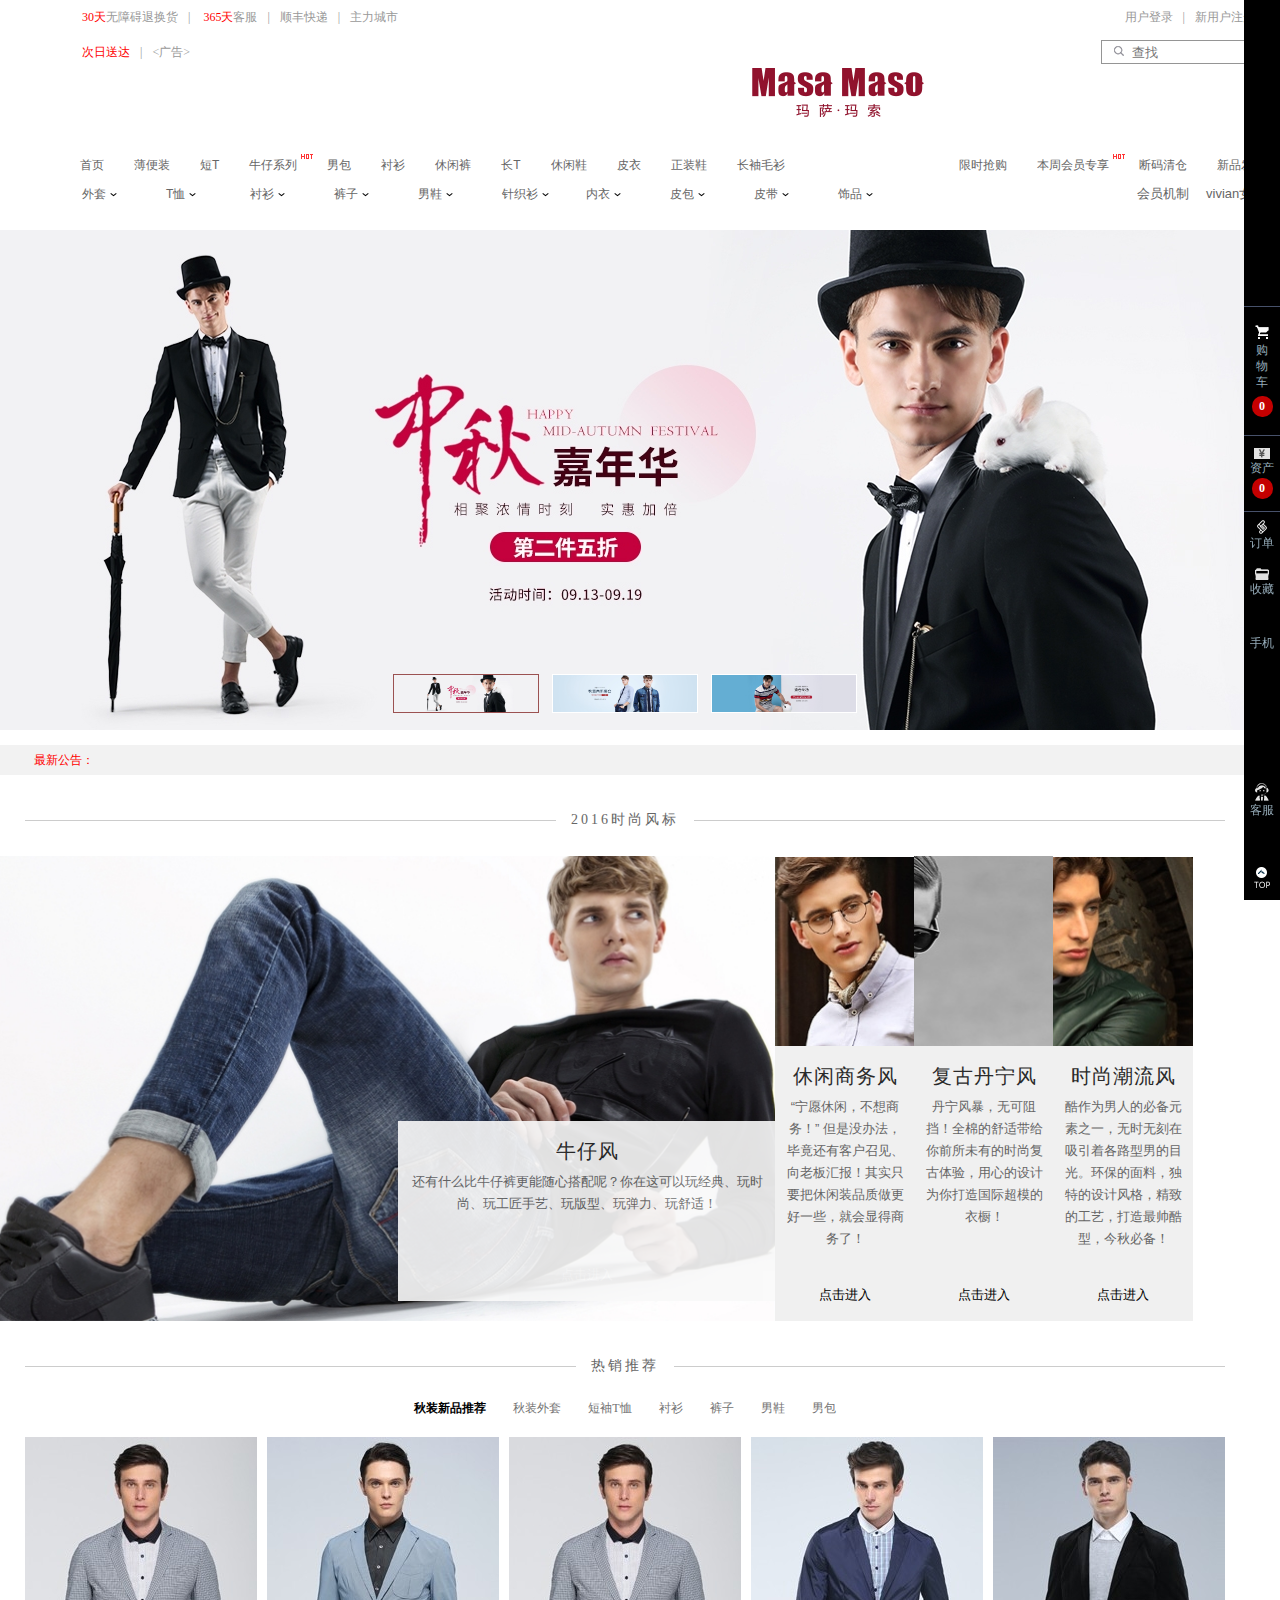
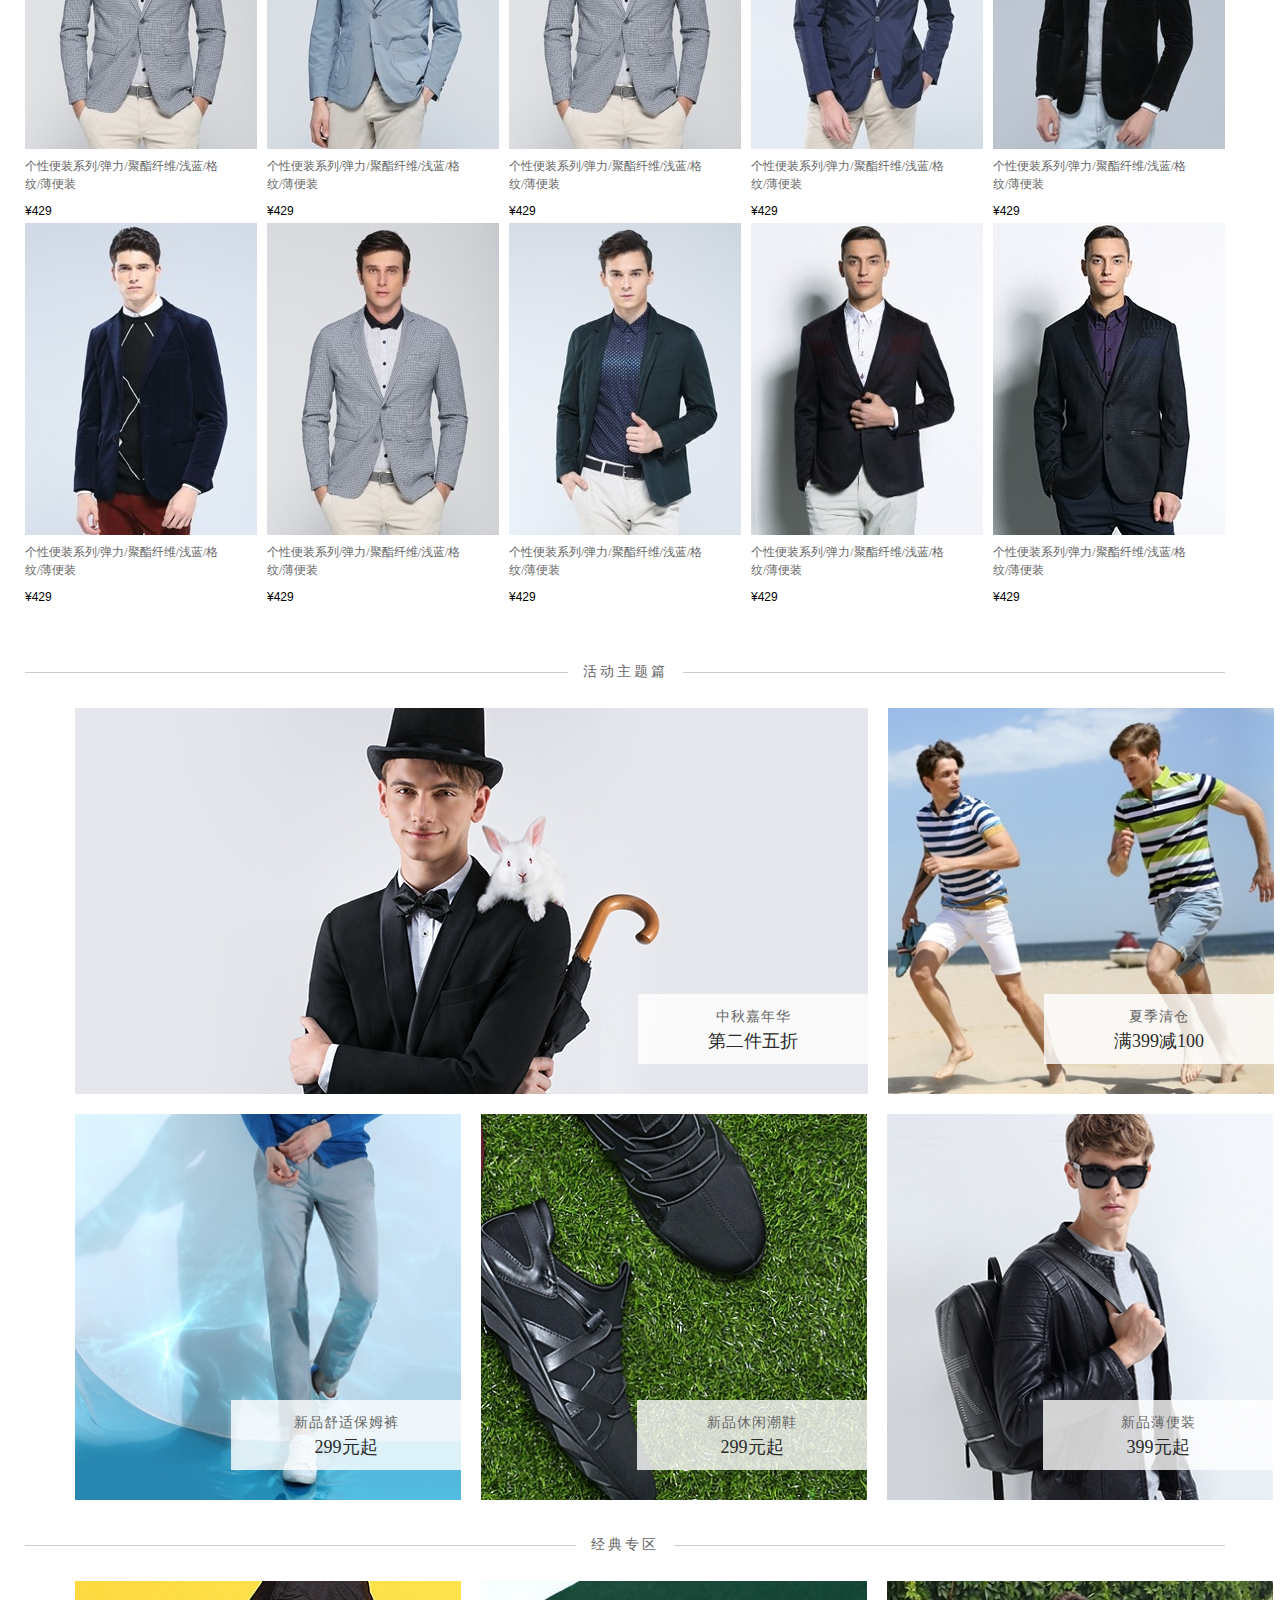
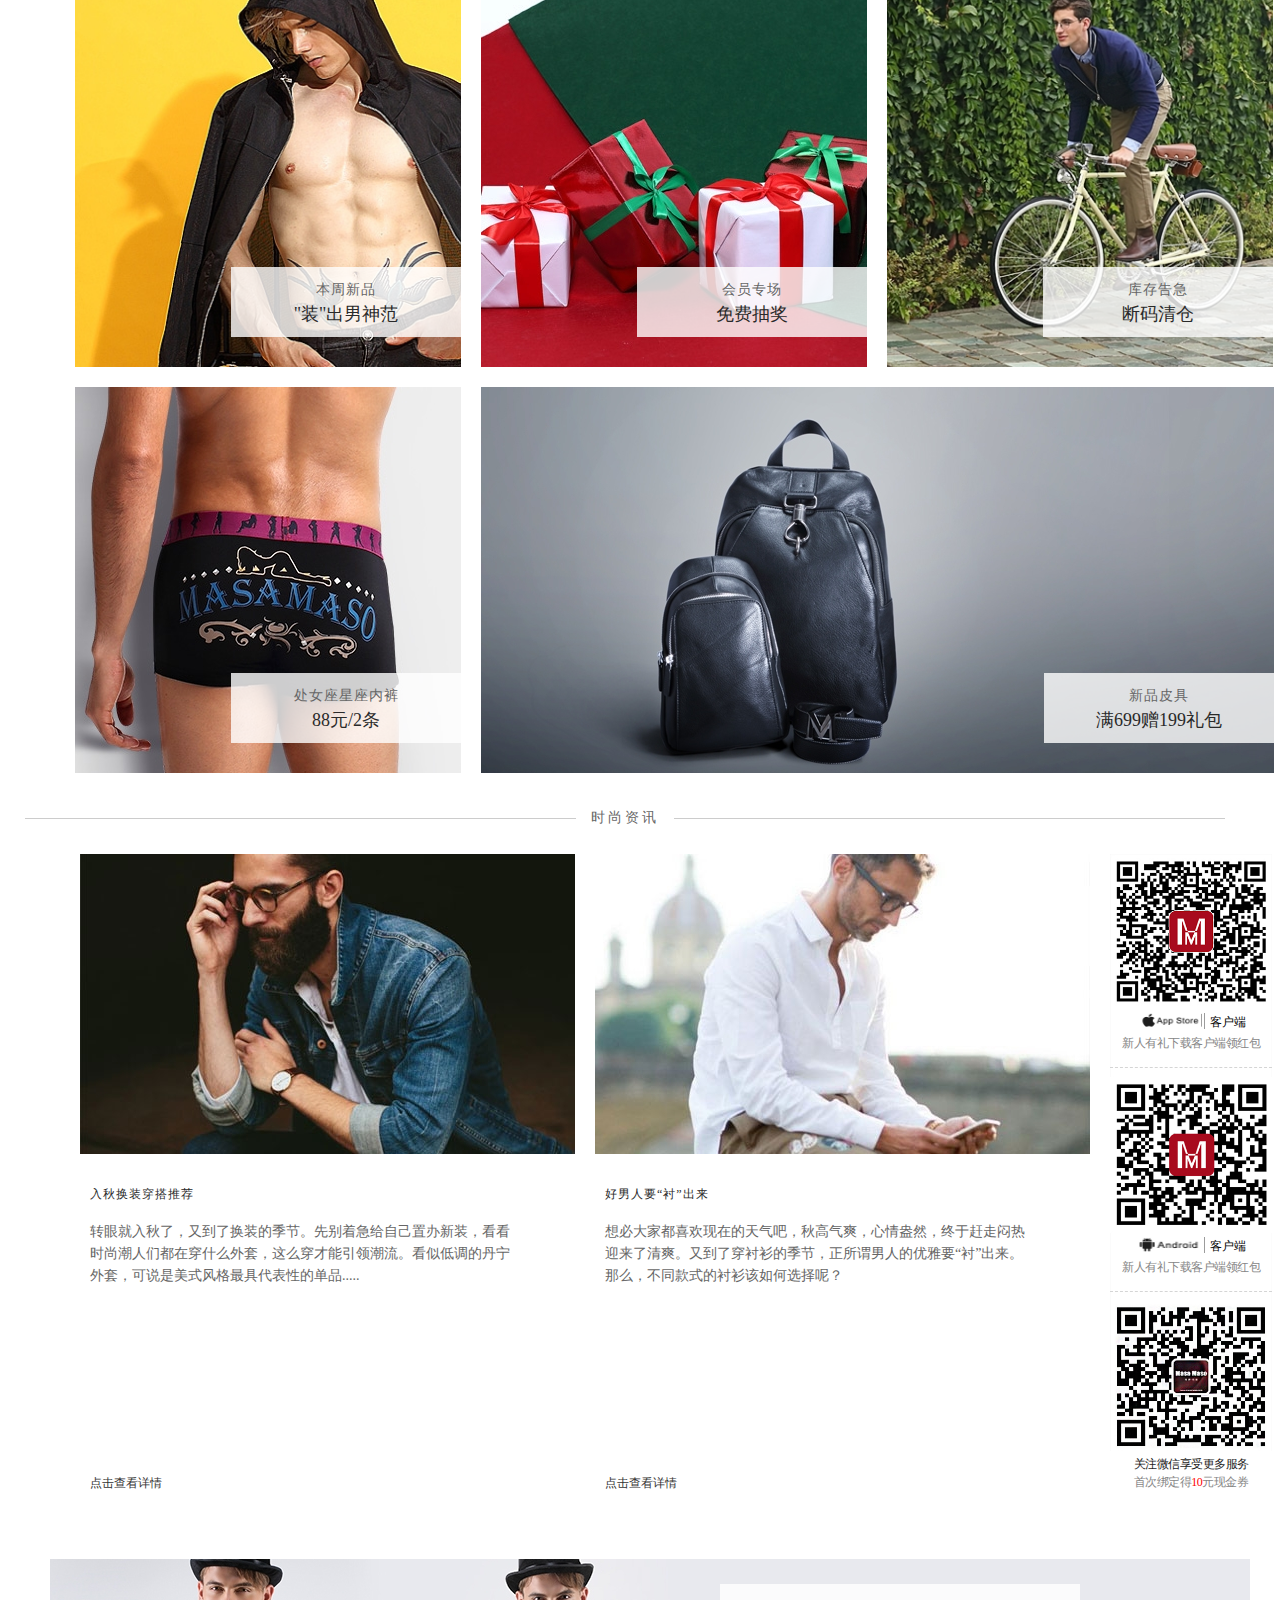
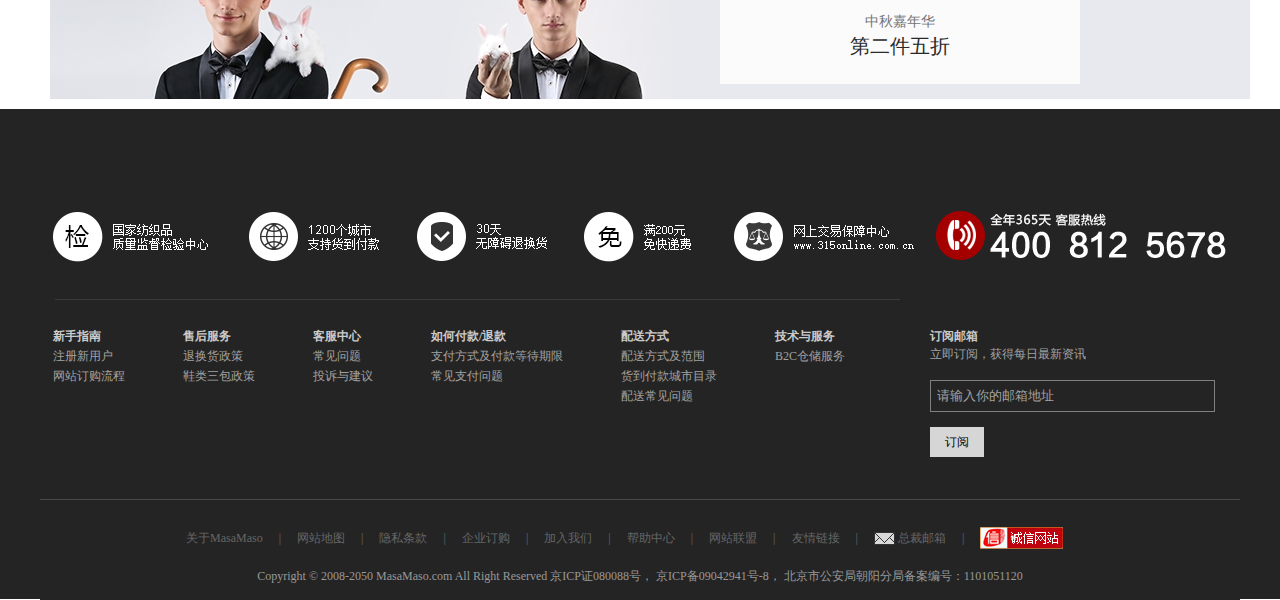
==== src/html/index.html @ 9f65f4f8 "““商品列表页的json文件完成”" ====
<!DOCTYPE html>
<html>
	<head>
		<meta charset="UTF-8">
		<title>首页</title>
		<link rel="stylesheet" href="../css/reset.css" />
		<link rel="stylesheet" href="../css/index.css" />
		<link rel="stylesheet" href="../css/common.css" />
		<link rel="stylesheet" href="../css/right.css" />

		<script src="../assets/jquery-1.12.0.js"></script>
		<script src="../js/index.js"></script>
		<script src="../js/common.js"></script>
	<script>
		
	</script>
	</head>
	<body>
	<div class="container">
		<!--首页顶部固定导航栏-->
		<div id="btns_bar1">
           <div class="header-nav"> 
              <div class="fl">                 
			   <a href="" title="首页" class="act">首页</a> 			 
			   <a href="" title="薄便装" class="act">薄便装</a> 			 
			   <a href="" title="短T" class="act">短T</a> 		 
			   <a href="" title="牛仔系列" class="act">牛仔系列
					<i class="new-nav"><img src="../css/img/hot.gif"></i>
				</a> 			 
			   <a href="" title="男包" class="act">男包</a> 			 
			   <a href="" title="衬衫" class="act">衬衫</a> 			 
			   <a href="" title="休闲裤" class="act">休闲裤</a> 			 
			   <a href="" title="长T" class="act">长T</a> 			 
			   <a href="" title="休闲鞋" class="act">休闲鞋</a> 			 
			   <a href="" title="皮衣" class="act">皮衣</a> 			 
			   <a href="" title="正装鞋" class="act">正装鞋</a> 		 
			   <a href="" title="长袖毛衫" class="act">长袖毛衫</a> 			 
              </div>
              <div class="fr">              	  
				<a href="" title="本周会员专享" class="act">本周会员专享
					<i class="hot-nav"><img src="../css/img/hot.gif"></i>
				</a>   		      
				<a href="" title="断码清仓" class="act">断码清仓</a>   		      
				<a href="" title="新品发布" class="act">新品发布</a>   		     
              </div>
              <p class="cl"></p>
          </div>
      </div>
		<!--首页顶部固定导航栏end-->
		
		<!--banner轮播图-->	   
      	<div class="index_wrap">
          <div class="index_banner">
              <div class="fullSlide">
                  <div class="bd">
                      <ul style="position: relative; width: 1349px; height: 500px;">
                          <li style="position: absolute; width: 1349px; height: 500px; left: 0px; top: 0px; display: block; background: url(../img/banner1.png) 50% 0px no-repeat;">
                              <ahref=""></a>
                          </li>
                          <li style="position: absolute; width: 1349px; height: 500px; left: 0px; top: 0px; display: none; background: url(../img/banner2.png) 50% 0px no-repeat;">
                              <a href=""></a>
                          </li>
                          <li style="position: absolute; width: 1349px; height: 500px; left: 0px; top: 0px; display: none; background: url(../img/banner3.png) 50% 0px no-repeat;">
                              <a href=""></a>
                          </li>                        		
                      </ul>
                  </div>
                  <div class="hd">
                    <span class="on"><img src="../css/img/banner1.jpg" width="144"></span>
                    <span class=""><img src="../css/img/banner2.jpg" width="144"></span>
                    <span class=""><img src="../css/img/banner3.jpg" width="144"></span>                     	 
                  </div>
              </div>             
          </div>
      </div>
	<!--banner轮播图 end-->
	
	<!--公告-->
	    <div class="new-notice">
	    	<i class="red fl">最新公告： </i>
		    <div class="notice-wr">		    	
		        <div class="notice-poab" style="width: 4124px; left: -819px;">
		        	<marquee behavior="scroll" direction="left" contenteditable="true" scrollamount="3"
					onstart="this.firstChild.innerHTML+=this.firstChild.innerHTML;" width="2500">
		        	<a href=""></a>
		            <a href="" class="red">中秋嘉年华第2件5折   </a> 
		            <a href=""   >新品长T169元起   </a> 
		            <a href="" class="red">会员免费抽奖   </a> 
		            <a href=""   >新品满399送围巾   </a> 
		            <a href="" class="red">超柔纱商务牛仔裤299元   </a> 
		            <a href=""   >夏季清仓满399减100   </a> 
		            <a href="" class="red">新品潮鞋329元起   </a> 
		            <a href=""   >亚麻牛津纺衬衫专题   </a> 
		            <a href="" class="red">新品薄便装399元起   </a> 
		            <a href=""   >新品皮具预售满699赠礼包   </a> 
		            <a href="" class="red">处女座内裤2条88元   </a> 
		            <a href=""   >中秋嘉年华第2件5折   </a>
		            <a href="" class="red">新品长T169元起   </a>
		            <a href=""   >会员免费抽奖   </a>
		            <a href="" class="red">新品满399送围巾   </a>
		            <a href=""   >超柔纱商务牛仔裤299元   </a>
		            <a href="" class="red">夏季清仓满399减100   </a>
		            <a href=""   >新品潮鞋329元起   </a>
		            <a href="" class="red">亚麻牛津纺衬衫专题   </a>
		            <a href=""   >新品薄便装399元起   </a>
		            <a href="" class="red">新品皮具预售满699赠礼包   </a>
		            <a href=""   >处女座内裤2条88元   </a>
		            </marquee>
		        </div>
		    </div>
	</div>
   	<!-- 公告end  -->                
	<!--时尚风标--手风琴效果-->
	<div class="line-title">
		<span>2016时尚风标</span>
	</div>
	<div class="masapic">
      <div class="masapic_item_index" href="" index="0" 
      	style="cursor: pointer; width: 780px; overflow: hidden; background: url(../css/img/f1.png) 50% 50% no-repeat;">        
        <div class="text active">
            <div class="title">牛仔风</div>
            <div class="content"> 
             	  还有什么比牛仔裤更能随心搭配呢？你在这可以玩经典、玩时尚、玩工匠手艺、玩版型、玩弹力、玩舒适！
            </div>
            <div class="link">点击进入 </div>
        </div>
    	</div> 
      	<div class="masapic_item_index" href="" index="1" on="1" 
      		style="cursor: pointer; width: 140px; overflow: hidden; background: url(../css/img/f2.png) 50% 50% no-repeat;">        
        <div class="text text-moren">
            <div class="title">休闲商务风</div>
            <div class="content"> 
               “宁愿休闲，不想商务！”  但是没办法，毕竟还有客户召见、向老板汇报！其实只要把休闲装品质做更好一些，就会显得商务了！
            </div>
            <div class="link">点击进入 </div>
        </div>
    	</div> 
      	<div class="masapic_item_index" href="" index="2" on="0" 
      		style="cursor: pointer; width: 140px; overflow: hidden; background: url(../css/img/f3.png) 50% 50% no-repeat;"> 
        <div class="text text-moren">
            <div class="title">复古丹宁风</div>
            <div class="content"> 
              	 丹宁风暴，无可阻挡！全棉的舒适带给你前所未有的时尚复古体验，用心的设计为你打造国际超模的衣橱！
            </div>
            <div class="link">点击进入 </div>
        </div>
    	</div> 
     	<div class="masapic_item_index" href="" index="3" on="0" 
     		style="cursor: pointer; width: 140px; overflow: hidden; background: url(../css/img/f4.png) 50% 50% no-repeat;"> 
        <div class="text text-moren">
            <div class="title">时尚潮流风</div>
            <div class="content"> 
              	 酷作为男人的必备元素之一，无时无刻在吸引着各路型男的目光。环保的面料，独特的设计风格，精致的工艺，打造最帅酷型，今秋必备！
            </div>
            <div class="link">点击进入 </div>
        </div>
    	</div>     
	</div>
	<!--时尚风标end--> 
	
	<!--热销推荐-->
	<div class="line-title">
		<span>热销推荐</span>
	</div>
	<div class="recomment-wr slideTxtBox">
        <div class="recomment hd">
	        <li class="on"> 秋装新品推荐  </li> 
	        <li class=""> 秋装外套  </li> 
	        <li class=""> 短袖T恤  </li> 
	        <li class=""> 衬衫  </li> 
	        <li class=""> 裤子  </li> 
	        <li class=""> 男鞋  </li> 
	        <li class=""> 男包  </li> 
	    </div>
		<!--商品列表-->							
		<div class="tab-bd clearfix" >
			<div class="in_masa">
			<ul>
				<li>
					<div class="in_masa_up"> 									 				  
						<a class="in_pic" href=""><img class="lazyload_bk" src="../css/img/1.jpg"></a> 
					</div>
					<div class="in_masa_info">					
						<a class="gray" href="">个性便装系列/弹力/聚酯纤维/浅蓝/格纹/薄便装</a>
						
						<div class="in_price">							
							<em><span class="yuan">¥</span><span>429</span></em> 
						</div>
					</div>
				</li>   
				<li>
					<div class="in_masa_up"> 									 				  
						<a class="in_pic" href=""><img class="lazyload_bk" src="../css/img/2.jpg"></a> 
					</div>
					<div class="in_masa_info">					
						<a class="gray" href="">个性便装系列/弹力/聚酯纤维/浅蓝/格纹/薄便装</a>
						 
						<div class="in_price">							
							<em><span class="yuan">¥</span><span>429</span></em> 
						</div>
					</div>
				</li>
				<li>
					<div class="in_masa_up"> 									 				  
						<a class="in_pic" href=""><img class="lazyload_bk" src="../css/img/1.jpg"></a> 
					</div>
					<div class="in_masa_info">					
						<a class="gray" href="">个性便装系列/弹力/聚酯纤维/浅蓝/格纹/薄便装</a>
						
						<div class="in_price">							
							<em><span class="yuan">¥</span><span>429</span></em> 
						</div>
					</div>
				</li>   
				<li>
					<div class="in_masa_up"> 									 				  
						<a class="in_pic" href=""><img class="lazyload_bk" src="../css/img/3.jpg"></a> 
					</div>
					<div class="in_masa_info">					
						<a class="gray" href="">个性便装系列/弹力/聚酯纤维/浅蓝/格纹/薄便装</a>
						 
						<div class="in_price">							
							<em><span class="yuan">¥</span><span>429</span></em> 
						</div>
					</div>
				</li>   
				<li class="no-right">
					<div class="in_masa_up"> 								 				  
						<a class="in_pic" href=""><img class="lazyload_bk" src="../css/img/4.jpg"></a> 
					</div>
					<div class="in_masa_info">					
						<a class="gray" href="">个性便装系列/弹力/聚酯纤维/浅蓝/格纹/薄便装</a>
						 
						<div class="in_price">							
							<em><span class="yuan">¥</span><span>429</span></em> 
						</div>
					</div>
				</li>   
				<li>
					<div class="in_masa_up"> 									 				  
						<a class="in_pic" href=""><img class="lazyload_bk" src="../css/img/5.jpg"></a> 
					</div>
					<div class="in_masa_info">					
						<a class="gray" href="">个性便装系列/弹力/聚酯纤维/浅蓝/格纹/薄便装</a>
						 
						<div class="in_price">							
							<em><span class="yuan">¥</span><span>429</span></em> 
						</div>
					</div>
				</li> 
				<li>
					<div class="in_masa_up"> 									 				  
						<a class="in_pic" href=""><img class="lazyload_bk" src="../css/img/1.jpg"></a> 
					</div>
					<div class="in_masa_info">					
						<a class="gray" href="">个性便装系列/弹力/聚酯纤维/浅蓝/格纹/薄便装</a>
						
						<div class="in_price">							
							<em><span class="yuan">¥</span><span>429</span></em> 
						</div>
					</div>
				</li>   
				<li>
					<div class="in_masa_up"> 									 				  
						<a class="in_pic" href=""><img class="lazyload_bk" src="../css/img/6.jpg"></a> 
					</div>
					<div class="in_masa_info">					
						<a class="gray" href="">个性便装系列/弹力/聚酯纤维/浅蓝/格纹/薄便装</a>
						 
						<div class="in_price">							
							<em><span class="yuan">¥</span><span>429</span></em> 
						</div>
					</div>
				</li>   
				<li>
					<div class="in_masa_up"> 									 				  
						<a class="in_pic" href=""><img class="lazyload_bk" src="../css/img/7.jpg"></a> 
					</div>
					<div class="in_masa_info">					
						<a class="gray" href="">个性便装系列/弹力/聚酯纤维/浅蓝/格纹/薄便装</a>
						 
						<div class="in_price">							
							<em><span class="yuan">¥</span><span>429</span></em> 
						</div>
					</div>
				</li>   
				<li class="no-right">
					<div class="in_masa_up"> 									 				  
						<a class="in_pic" href=""><img class="lazyload_bk" src="../css/img/8.jpg"></a> 
					</div>
					<div class="in_masa_info">					
						<a class="gray" href="">个性便装系列/弹力/聚酯纤维/浅蓝/格纹/薄便装</a>
						 
						<div class="in_price">							
							<em><span class="yuan">¥</span><span>429</span></em> 
						</div>
					</div>
				</li>
				<p class="clearfix"></p>
			</ul>
		</div> 
	</div>			
	<!--热销推荐end-->
	
	<!--活动主题篇-->
	<div class="line-title mt"> 
		<span>活动主题篇</span>
	</div>
	<div class="hot-active hot">
	    <ul> 
	        <li class="act-big">
	            <a href=""  >
	            	<img src="../css/img/a1.jpg" >
	                <div class="text">
	                    <p class="hottexttitle"  >中秋嘉年华</p>
	                    <p class="hottextcontent"  >第二件五折</p>
	                </div>
	            </a>
	        </li>
	        <li class=" maso_transclass">
	            <a href=""  >
	            	<img src="../css/img/a6.jpg" >
	                <div class="text" >
	                    <p class="hottexttitle"  >夏季清仓</p>
	                    <p class="hottextcontent"   >满399减100</p>
	                </div>
	            </a>
	        </li>
	        <li class=" maso_transclass">
	            <a href=""  >
	            	<img src="../css/img/a2.jpg" >
	                <div class="text" >
	                    <p class="hottexttitle"  >新品舒适保姆裤</p>
	                    <p class="hottextcontent"   >299元起</p>
	                </div>
	            </a>
	        </li>
	        <li class=" maso_transclass">
	            <a href=""  >
	            	<img src="../css/img/a3.jpg" >
	                <div class="text" >
	                    <p class="hottexttitle"  >新品休闲潮鞋</p>
	                    <p class="hottextcontent"    >299元起</p>
	                </div>
	            </a>
	        </li>
	        <li class=" maso_transclass">
	            <a href=""  >
	            	<img src="../css/img/a5.jpg"  >
	                <div class="text" >
	                    <p class="hottexttitle"   >新品薄便装</p>
	                    <p class="hottextcontent"   >399元起</p>
	                </div>
	            </a>
	        </li>
	       	<!-- 清除浮动-->
	        <p class="clearfix"></p>
	    </ul>  
	</div>
	<!--活动主题篇end-->
	
	<!--经典专区-->
	<div class="line-title mt"> 
		<span>经典专区</span>
	</div>
	<div class="hot-active hot">
	    <ul> 
	        <li class=" maso_transclass">
	            <a href="">
	            	<img src="../css/img/c1.jpg">
	                <div class="text hottext" >
	                    <p class="hottexttitle"  >本周新品</p>
	                    <p class="hottextcontent"  >"装"出男神范</p>
	                </div>
	            </a>
	        </li>
	        <li class=" maso_transclass">
	            <a href="">
	            	<img src="../css/img/c2.jpg">
	                <div class="text hottext">
	                    <p class="hottexttitle"  >会员专场</p>
	                    <p class="hottextcontent"  >免费抽奖</p>
	                </div>
	            </a>
	        </li>
	        <li class=" maso_transclass">
	            <a href="">
	            	<img src="../css/img/c3.jpg">
	                <div class="text hottext">
	                    <p class="hottexttitle"  >库存告急</p>
	                    <p class="hottextcontent"  >断码清仓</p>
	                </div>
	            </a>
	        </li>
	        <li class=" maso_transclass">
	            <a href="">
	            	<img src="../css/img/c4.jpg">
	                <div class="text hottext">
	                    <p class="hottexttitle"  >处女座星座内裤</p>
	                    <p class="hottextcontent"  >88元/2条</p>
	                </div>
	            </a>
	        </li>
	        <li class="act-big maso_transclass">
	            <a href="">
	            	<img src="../css/img/c5.jpg">
	                <div class="text hottext">
	                    <p class="hottexttitle"  >新品皮具</p>
	                    <p class="hottextcontent"  >满699赠199礼包</p>
	                </div>
	            </a>
	        </li>
	        <p class="clearfix"></p>
	    </ul>  
	</div>
	<!--经典专区end-->
	
	<!--时尚资讯-->
	<div class="line-title">
    	<span>时尚资讯</span>
	</div>
	<div class="new-info">
	    <ul>
	        <li>
	            <a href=""><img src="../css/img/ff1.jpg"></a>
	            <p class="p1"><a href="">入秋换装穿搭推荐</a></p>
	            <p class="p2">转眼就入秋了，又到了换装的季节。先别着急给自己置办新装，看看时尚潮人们都在穿什么外套，这么穿才能引领潮流。看似低调的丹宁外套，可说是美式风格最具代表性的单品.....</p>
	            <p class="p3"><a href="">点击查看详情</a></p>
	        </li>
	        <li>
	            <a href=""><img src="../css/img/ff2.jpg"></a>
	            <p class="p1"><a href="">好男人要“衬”出来</a></p>
	            <p class="p2">想必大家都喜欢现在的天气吧，秋高气爽，心情盎然，终于赶走闷热迎来了清爽。又到了穿衬衫的季节，正所谓男人的优雅要“衬”出来。那么，不同款式的衬衫该如何选择呢？</p>
	            <p class="p3"><a href="">点击查看详情</a></p>
	        </li>
	               
	        <li class="info-little">
	            <img src="../css/img/m.png"> 
	            <div class="info-ltext">
	                <p class="pimg pimg1"><img src="../css/img/apple.png"><span>客户端</span></p>
	                <p class="p4">新人有礼下载客户端领红包</p>
	                <p class="pimg pimg2"><img src="../css/img/andriod.png"><span>客户端</span></p>
	                <p class="p5">新人有礼下载客户端领红包</p>
	                <p class="p6">关注微信享受更多服务</p>
	                <p class="p7">首次绑定得<font color="red">10</font>元现金券</p>
	            </div>
	        </li>
	    </ul>
	</div>
	<!--时尚资讯end-->
	<!--中秋嘉年华-->	
	<div class="foot_add maso_transclass" >
		<ul>
			<li>
		    	<a class="add_03" href=""><img src="../css/img/bottom.jpg">
				    <div class="text">
				       <p class="hottexttitle">中秋嘉年华</p>
				       <p class="hottextcontent">第二件五折</p>
				    </div>
		    	</a>
			   <p class="clearfix"></p>
		   </li>
	  </ul>
	</div>
	<!--中秋嘉年华end-->
    </div>
	</body>
</html>
---- src/css/index.css ----
.container{width:1250px;}
/*首页顶部固定导航栏*/
#btns_bar1{width: 100%; position: fixed; top: 0px; z-index: 1300; background-color:#1e1e1e; display: none;}
#btns_bar1 .header-nav{
    width:1200px;margin:0 auto;height:30px;line-height: 30px;font-size:14px;position: relative;
    font-family: "Helvetica Neue",Helvetica,Arial,"Microsoft Yahei","Hiragino Sans GB","Heiti SC","WenQuanYi Micro Hei",sans-serif;
}
.header-nav a{display: inline-block;float:left;position: relative;margin:0 15px;color:#666;}
.header-nav a:hover{text-decoration: none;color:#000;}
.header-nav a.act{color:#fff;margin:0;padding:0 15px;}
.header-nav a.act:hover{color:#fff;background-color: #900;}
.header-nav .fr a{text-align: center;}
.new-nav,.hot-nav{display: inline-block;width:15px;height:5px;position: absolute;right:-18px;top:5px;text-align: left;}
.header-nav a.act .new-nav,.header-nav a.act .hot-nav{right:-4px;}
.nav-meau{position: relative;margin-top:-3px;z-index: 2000;}
.index_nav_title a { color:#363636; font-weight:bold; text-decoration:none;}
.index_nav_title a:hover { color:#FFF; text-decoration:none;}


/*APP红包扫描*/
.eleven_l {display: none;position: fixed;left: 10px; top: 50%; z-index: 999;
    margin: -142px 0 0 0; width: 96px;height: 285px;/*background: url("../css/img/app.png") no-repeat 0 0;*/}
.get_buy {width: 52px;position: fixed;bottom: 50px;right: 14px;z-index: 999;_position: absolute;
	_bottom: auto;display: none;
	_top: expression(eval(document.documentElement.scrollTop+document.documentElement.clientHeight-this.offsetHeight-(parseInt(this.currentStyle.marginTop,10)||0)-(parseInt(this.currentStyle.marginBottom,100)||100)));}

/*轮播图*/
/*-- banner --*/
.index_wrap { position:relative; height:500px;}
.index_banner { position:absolute; left:0; top:0; width:100%; height:500px; overflow:hidden;}
.fullSlide{ min-width:1000px; position:relative;  height:500px; overflow:hidden;  }
.fullSlide .bd{ position:relative; z-index:0;  }
.fullSlide .bd ul{ width:100% !important;  }
.fullSlide .bd li{ width:100% !important;  height:500px; overflow:hidden; text-align:center;  }
.fullSlide .bd li a{ display:block; height:500px; }
 
 
.fullSlide .hd{ width:100%; bottom:15px; position:absolute; z-index:1; overflow:hidden; text-align:center  }
.fullSlide .hd span{ display:inline-block; margin:0 5px;  cursor:pointer; }
.fullSlide .hd img{ width:144px; line-height:41px; display:inline-block; border:1px solid #fff;  }
.fullSlide .hd span.on img{ border-color:#9b5251;  }
.fullSlide .hd span.banner-qua{display: inline-block; width:75px;height:20px;background-color: #a1a1a0;margin:0 10px;}
.fullSlide .hd span.banner-qua.on{background-color: #333;}
.fullSlide .hd span.bannersnow .hd{width:100%;position: absolute;bottom:10px;left:0;text-align: center;} 
/*焦点图2*/
.hot_banner { width:392px;}  
.hot_banner .fullSlide2{ width:392px;  position:relative;  overflow:hidden;}
.hot_banner .fullSlide2 .bd{ margin:0 auto;  z-index:0; overflow:hidden;  }
.hot_banner .fullSlide2 .bd li{  overflow:hidden; text-align:center; }
.hot_banner .fullSlide2 .bd li a{ display:block; height:600px; }


.hot_banner .fullSlide2 .next{  display:block;  position:absolute; z-index:1; top:50%; margin-top:24px; left:15%;  z-index:1; width:54px; height:32px; background:url(http://image.masamaso.com/2015/shoe/elater_l1.png) no-repeat;  cursor:pointer;   }
.hot_banner .fullSlide2 .next{ left:auto; right:78px; background:url(http://image.masamaso.com/2015/home/maso_arrows_r820.png) no-repeat;}

/*最新公告*/
.new-notice{width:100%;margin:0 auto;height:30px;line-height: 30px; background-color: #f2f2f2;
	font-size: 13px; margin:15px 0; position:relative;}
.new-notice *{display: inline-block;}
.new-notice i{padding-left: 34px;color:#f00; position:absolute; top:0px; left:0px;}
.new-notice a{margin-left:0;padding:0; margin-right:65px;float: left;color:#666;cursor: pointer;}
.notice-wr{width:1050px;overflow: hidden;  margin-left: 120px;height:35px;position: relative;
  *display: inline;*zoom:1;}
.notice-poab{width:auto;position: absolute;top:0;left:0;height:35px;}
.notice-poab .red{color:#f00;}

/*时尚风标标题*/
.line-title{margin:30px auto 35px;height:15px;width:1200px;border-bottom: 1px solid #ccc;
	position: relative;text-align: center;}
.line-title span{ display: inline-block;height:30px;line-height: 30px;padding:0 15px;background-color: #fff;
	font-size: 14px;color:#666;letter-spacing: 3px;}
.line-title.mt{ margin-top:10px;margin-bottom: 15px;}

/*时尚风标内容*/
.masapic_item_index{ display: inline-block !important;*display: inline !important; *zoom:1 !important;
   text-align: left;height: 100%;overflow: hidden;background-size: cover !important;
   background-position: center center; position: relative;text-decoration:none;margin-left:-4px;}
 .masapic_item{ display: inline-block !important; float: none !important;text-align: left;
   height: 100%;padding-top: 1rem;padding-bottom: 1rem; overflow: hidden;background-size: cover !important;
   background-position: center center;position: relative;text-decoration:none;}
.masapic_item div{text-overflow: ellipsis; text-align:center;}
.masapic_item:hover{text-decoration:none;}

.masapic{ width:1250px;overflow:hidden;height:465px;margin:0 auto;}
.masapic_item_index .text {padding-top:20px;position:absolute;bottom:0px;width:140px; height:255px;background:#f9f9f9;white-space:none;right:0px;font-family:"Helvetica Neue",Helvetica,Arial,"Microsoft Yahei","Hiragino Sans GB","Heiti SC","WenQuanYi Micro Hei",sans-serif;}
.masapic_item_index .text .title {font-size:20px;color:#2a2a2a;text-align:center;width:100%; letter-spacing: 1px; }
.masapic_item_index .text .content {color:#666;text-align:center;width:auto;font-size:13px;font-family:"Helvetica Neue",Helvetica,Arial,"Microsoft Yahei","Hiragino Sans GB","Heiti SC","WenQuanYi Micro Hei",sans-serif;line-height:22px; padding:10px;}
.masapic_item_index .text .link {width:100%;text-align:center;padding-top:10px;font-size:13px;position:absolute;bottom:20px}
.masapic_item_index .text .link a {color:#2a2a2a;}
.masapic_item_index .pic {position:absolute}
.masapic_item_index .pic img{width:140px;height:190px;}

.bannersnow {position:relative;}
.bannersnow canvas{position:absolute;top:0;left:0;width:100%;display:block;}
.masapic_item_index .text-moren {overflow: hidden; opacity: 1; width: 140px; height: 255px; bottom: 0px; right: 0px; background:#f0f0f0;}
/*鼠标滑过时添加*/
.masapic_item_index .active {opacity: 0.9; width: 378px; height: 160px; bottom: 20px;}

/*热标题销推荐*/
.recomment{color:#737373;line-height:18px;margin-top:-3px;text-align: center; padding-bottom:20px;}
.recomment li{ display: inline-block;padding:0 12px;font-size: 12px;cursor: pointer;
    *display: inline;*zoom: 1;transition: all 100ms;}
.recomment li:hover,.recomment li.on{color:#000;font-weight: bold;text-decoration: none;}
.recomment li.red:hover,.recomment li .red{color:red;}

/*商品列表*/
.tab-bd {height: 810px;overflow: hidden; position: relative; width:1200px; margin:0 auto;}
.in_masa{position: absolute; width: 1250px;  display:inline-block;}
.in_masa li{width:232px; float: left; margin-right: 10px;}
.in_masa .no-right{margin-right:0;}
.in_masa_up {position: relative; height: 320px;z-index: 5;overflow: hidden;zoom: 1;}
.in_masa_info .gray {color: #666666;height: 40px;overflow: hidden;zoom: 1;display: block; width: 202px; line-height: 18px;}
.in_price em {font: 18px/24px Verdana, Geneva, sans-serif; color:#000;}
.seven_btn { width: 482px;height: 40px;font: 18px/40px Microsoft Yahei;color: #fc2a2a;text-align: center;
margin: 0 auto;display: block; text-decoration: none;background: url("../css/img/more.png") no-repeat center;}

/*活动主题篇，经典专区*/
.line-title.mt {margin-top: 10px;margin-bottom: 15px;}
.hot-active{width:1220px;font-size: 14px; margin-left:75px;}
.hot-active li{float: left;height:386px;width:386px;margin-right: 20px;margin-top: 20px;
    position: relative;cursor: default;overflow: hidden;}
.hot-active li a{display: block;height:386px;width:386px;position:absolute;top: 0; left: 0;}
.hot-active li img{height:386px;width:386px;}
.hot-active li.act-big{width:793px;height: 386px;}
.hot-active li.act-big img{width:793px;height: 386px;}
.hot-active li.act-big a{display: block;height:386px;width:793px;position:absolute;top: 0; left: 0;}
.hot-active li .text{min-width:210px;height:50px;background-color: #fff\9;background-color: rgba(255,255,255,0.8);padding:5px 0;
    bottom:30px;right:0;position: absolute;color:#737373; text-align: center;line-height: 25px; padding:10px;}
.hot-active li .text .hottexttitle{ font-size: 14px;letter-spacing: 1px;color:  #666666;}
.hot-active li .text .hottextcontent{color:#2a2a2a;font-size:18px;font-weight: normal;}
.hot-active li:hover .text p{color:#fff;}
.hot-active li:hover div{background:#990000;color:#fff;}
.hot-active+.line-title.mt{ margin-top:30px;}

/*时尚资讯*/
.new-info{height:645px;margin-bottom: 30px; margin-left:80px;width:1200px;}
.new-info li{position: relative;float: left;width:495px;height:645px;}
.new-info li img{ width:495px;height:300px;}
.new-info li.info-little{width:162px;position: relative;}
.new-info li.info-little img{ width:162px;height:641px;}
.new-info li.info-little .info-ltext{position: absolute;width:100%;height:100%;top:0;left:0;}
.new-info .info-ltext p{color:#868686;letter-spacing: -0.5px;text-align: center;line-height: 18px;padding:0;padding:0 6px;}
.new-info .info-ltext .p6{ color:#1e1e1e;margin-top:163px;}
.new-info .info-ltext .p4{padding:5px 6px 15px;border-bottom: 1px dashed #d5d5d5;}
.new-info .info-ltext .p5{padding:5px 6px 15px;border-bottom: 1px dashed #d5d5d5;}
.new-info .info-ltext .pimg{height:16px;padding-top:5px;letter-spacing: 0;}
.new-info .info-ltext .pimg1{margin-top:154px;}
.new-info .info-ltext .pimg2{margin-top:164px;}
.new-info .info-ltext .pimg img{width:65px;height:16px;margin-right:2px;    vertical-align: text-bottom;}
.new-info .info-ltext .pimg span{color:#030303;display: inline-block;height:16px;padding-left: 5px;border-left: 1px solid #9c9c9c;}
.new-info li+li{ margin-left:20px;}
.new-info li p{ padding:10px;}
.new-info li .p1{font-size:20px;color:#2a2a2a;padding-top:25px;letter-spacing: 1px;}
.new-info li .p1 a{color:#2a2a2a;}
.new-info li .p2{font-size:14px;color:#666;line-height: 22px;padding-right:60px;}
.new-info li .p3{font-size:12px;position: absolute;bottom:0;left:0;}
.new-info li .p3 a{color:#333;}

/*中秋嘉年华*/
.foot_add {position:relative;padding-bottom:30px;width:100%;height:150px;}
.foot_add a.add_01 { float:left; width:898px;}
.foot_add a.add_02 { float:right; width:293px;}
.foot_add a.add_03 { float:left; margin-top:10px;}
.foot_add ul{width:1200px;height:150px; float:right;}
.foot_add li{float: left;width:1200px;height:150px;margin-right: 20px;margin-top: 20px;
    position: relative;cursor: default;overflow: hidden;}
.foot_add li img{width:1200px;height:150px;}
.foot_add li a{position: absolute;top:0;left:0;width:1200px;height:150px;}
.foot_add .text{width:360px;height:50px;background-color: #fff\9; background-color: rgba(255,255,255,0.8);padding:25px 0;
   right:170px;position: absolute; top:25px;color:#737373; text-align: center;line-height: 25px;}
.foot_add .text *{font-size: 14px;}
.foot_add .text .hottextcontent{color:#2a2a2a;font-size: 20px;font-weight: normal;}
.foot_add .text:hover p{color:#fff;}
.foot_add .text:hover{background:#990000;}
.hot-active li:hover .text p{color:#fff;}
.hot-active li:hover div{background:#990000;color:#fff;}
---- src/css/common.css ----
.head-top{ width:1200px; height:230px; margin:0 auto;}
/*头部*/
.head {min-width: 1250px;  height:180px;background-color: #fff;}
.header_top { height:35px; line-height:35px;background-color: #fff}
.header_top .top_box {  width:1200px; margin:0 auto;font-size: 12px;color:#999;}
.header_top .top_box a{color:#999;}
.header_box {  width:100%;}
.header .logo_box { float:right; }
.menu_box { background:#000; border-top:1px solid #333;}
i,u{font-style: normal;}

/*logo*/
.top_box i{ display: inline-block;margin:0 10px;}
.top_left_box{margin-left: 17px;}
.top_right_box {text-align: right;}
.top_right_box a{display: inline-block;padding-left:10px;color:#999;}
.top_right_box a:hover{color:#444;text-decoration: none;}
.top_box i+a{padding-left:0;}
.top_box i+a.marker-bag{display: inline-block;height: 35px;padding-left:22px;
	background: url() no-repeat left 8px;
	*background-position-y: 9px;}
span.icon-basket.mark {color: #c73333;}
/*用户登录*/
.top_left_box { width:320px; float:left; font-family:}
.top_right_box { float:right; font-family:"SimSun"; line-height:44px; margin-right:4px;}
.top_right_box a{ color:#fff; height:44px; line-height:44px; display:block;}
.top_right_box a:hover { color:#f0f0f0; text-decoration:none}
.top_right_box .index_login { float:left;}
.top_right_box .cart strong{ font-weight:300;}
.top_right_box .cart_btn { float:left; padding-left: 15px;}
.index_login li{ float:left; padding:0 5px; color:#959595}
.web_title .title_hzhb { background-color:#fff; width:210px; height:35px; padding-left:10px; font-weight:bold; color:#0d3655; font-size:14px; font-family:Microsoft YaHei; }
.web_title .title_hzhb { background-color:#fff; width:210px; height:35px; padding-left:10px; font-weight:bold; color:#0d3655; font-size:14px; font-family:Microsoft YaHei; }
.top_right_ctl {padding-right: 10px;}

/*查找框*/
.header{height:115px; width:1200px;margin:0 auto;text-align: center; position: relative;color:#333333;}
.header .logo-img{ width:192px;height:49px;display: inline-block;margin:33px auto 0;}
.header-seach{padding:5px 10px 0 0;text-align: right; position: absolute;top:0;right:0;width:500px;}
.header-seach input[type=text]{ display: inline-block;width:120px;height:20px;border:1px solid #959595;
    padding-left: 30px;text-align: left;line-height: normal;line-height: 20px\9;}
.header-seach input[type=submit]{ display: block;width: 30px;height: 22px;
	background: url(../css/img/seach.png) no-repeat 10px center;
	position: absolute;top:5px;right: 131px;border: none; cursor: pointer;outline:none;}
.hot-seach{ padding:10px 0 0 0;color:#b4b4b4;}
.hot-seach i{display: inline-block;padding:0 5px;}
.hot-seach a{ color:#b4b4b4;padding-left: 12px;}

/*上部导航菜单*/
.header-nav{ width:1200px;margin:0 auto;height:30px;line-height: 30px;font-size:14px;position: relative;
    font-family: "Helvetica Neue",Helvetica,Arial,"Microsoft Yahei","Hiragino Sans GB","Heiti SC","WenQuanYi Micro Hei",sans-serif;}
.header-nav .fl{float:left;}
.header-nav a{ display: inline-block;float:left;position: relative;margin:0 15px;color:#666;}
.header-nav a:hover{text-decoration: none;color:#000;}
.header-nav a.act{color:#fff;margin:0;padding:0 15px;}
.header-nav a.act:hover{color:#fff;background-color: #900;}
.fr {float: right;}
.fr a{text-align: right;}
.fr .no-mr{margin-right:0;}
.new-nav,.hot-nav{display: inline-block;width:15px;height:5px;position: absolute;right:-18px;top:-10px;text-align: left;}
.header-nav a.act .new-nav,.header-nav a.act .hot-nav{right:-4px;}
.nav-meau{position: relative;margin-top:-3px;z-index: 2000;}

/*menu2*/
.menu2 { position:absolute; z-index:2;  width:1200px; height:29px;}
.menu2 li{float:left; position:relative; z-index:1;}
.menu2 ul.second_menu{float:right; height:29px;width:160px;}
.menu2 ul li a {display:block; float:left; color:#fff; text-decoration: none;z-index: 5;}
.menu2 ul li a{color:#666; font:13px/28px "Helvetica Neue",Helvetica,Arial,"Microsoft Yahei","Hiragino Sans GB","Heiti SC","WenQuanYi Micro Hei",sans-serif; padding-left:17px;}
.menu2 ul li a.act{ color:#fff;}
.menu2 ul li a.c_red { color:#91152e}

/*下部导航菜单*/
.menu_box_nav{width:100%; position: absolute; margin:0 auto;}
.menu2{ height:30px;  width:1200px; position: relative; margin:0 auto;}
.menu2 .menu_box_list{ float:left; height:28px;}
.menu2 .menu_box_list li{ padding-right:30px; width:69px; margin-left:-15px;}
.menu2 .menu_box_list li a {color:#666666; width:66px; text-align:left;}
.menu2 .menu_box_list li a.act{color:#fff}
.menu2 .menu_box_list li a.act:hover{background-color: #333333;}
.menu2 .menu_box_list li i.arr{display: inline-block;width:10px;height:9px;vertical-align: top;margin-top:10px;*margin-top:3px;
    background: url(../css/img/meau-arr.png) no-repeat center 0;margin-left: -2px;}

.active{width:100%;color:#fff;background-color: #000;}
.menu2 .menu_box_list li:hover{background-color: #333333;}
.menu2 .menu_box_list li i.art{display: inline-block;width:10px;height:9px;vertical-align: top;margin-top:10px;*margin-top:3px;
    background: url(../css/img/meau-arr.png) no-repeat center -12px;margin-left: -2px;}

.menu_box .menu_box_hot li a{ color:#e4e4e4; font-family:"Microsoft YaHei"; position:relative;}
.menu_bg {background:#fff;height:28px;line-height: 28px; }
.menu_box_nav_bg { background-color:#fff;position:absolute; left:0; top:22px; z-index:1;  height:254px;  width:1200px;opacity: 0;}

/*弹出菜单*/
.maso_nav {  width:1200px; height:254px; margin:0 auto;display: none;}
.maso_nav .masa_nav_ali{float:right;}
/*.maso_nav { position:absolute; left:0; top:0;  width:1200px; height:254px; z-index:2;background-color: #fff;display: none;}*/
.maso_nav ul { float:left; width:66px; padding-left:17px; margin-top:20px; height:212px;
	 border-right:1px solid #f7f7f7; border-left:1px solid #f7f7f7;; margin-left:-1px;}
 :root .maso_nav ul{filter:none;}
.maso_nav .dlhover { background:#e4e4e7; margin-top:0; padding:20px 0 22px 10px; border-right:1px solid #e2e2e2; border-left:1px solid #dddddf;}
.maso_nav ul li a { font:12px/24px "Helvetica Neue",Helvetica,Arial,"Microsoft Yahei","Hiragino Sans GB","Heiti SC","WenQuanYi Micro Hei",sans-serif; color:#666666;} 
.maso_nav ul li a:hover{ color:#000;text-decoration: underline;}
.maso_nav_bg { color:red;background:#f7f7f9; position:absolute; left:0; top:0;  width:1200px; height:254px; z-index:1;}
.masa_nav_add { float:right;}
.meau-red{color:#91152e;}

.maso_nav ul li a:hover,.maso_nav dl a:hover { color:#666}
.maso_nav ul:hover{background:#ebebec; margin-top:0; padding:20px 0 22px 16px; border-right:1px solid #e4e4e5; border-left:1px solid #e4e4e5;}


/*底部*/
.footer { background:#242424; text-align: center; font-weight:normal; width:100%; height:490px;}
.wechat { overflow:hidden; position:relative; margin-top:56px;}
.wechat .wechat_img img { position:relative; left:50%; margin-left:-960px; float:left; display:block;}
.wechat_wrap {  width:1200px; margin:auto; position:relative;}
.wechat_wrap .wechat_info { position:absolute; left:220px; top:115px; *top:-455px; text-align:center; z-index:99}
.wechat_wrap .wechat_info .wechat_txt_tit { font:35px/36px 'LeituraNews-Roman'; color:#fff}
.wechat_wrap .wechat_info .wechat_txt { font:14px/48px Tahoma, Geneva, sans-serif; color:#fff;}

.ft_nav { background:#000;}
.ft_nav ul {  width:1200px; margin:auto; height:150px; overflow:hidden; zoom:1;}
.ft_nav ul li { float:left; width:108px; text-align:center; margin-top:56px;}
.ft_nav ul li a { color:#fff; font:18px/24px "Microsoft YaHei",Arial; display:block;}
.ft_nav ul li a:hover { text-decoration:none;}
.ft_nav ul li a span { font-size:8px;}
.footer_logo { background: #fff; text-align: center; clear:both; border-top:1px solid #ccc;}
.footer_box { padding-top:90px;}
footer_promise{ width: 1250px; margin: 0 auto;}
.help_link_list{  width:1200px; margin:0 auto; padding-top:12px; overflow:hidden;text-align:left; height:185px;}
ul.help_link {float:left;display:block; overflow:hidden;padding:12px 45px 0 13px;text-align:left;}
ul.help_link p{ color:#cbcbcb;font-weight:bold;line-height:20px;}
ul.help_link li{clear:both;line-height:20px; color:#ccc;}
ul.help_link li a {color:#a2a2a2; text-decoration:none;}
ul.help_link li a:hover{color:#ccc; text-decoration:underline;}
.footer_nav_box{ background:#242424; height:100px;  width:1200px; margin:auto; border-top:1px solid #494949}
.footer_nav_box .footer_nav { height:26px; line-height:26px; overflow:hidden; padding-top:25px;}
.footer_nav ul { width:908px; margin:auto;}
.footer_nav ul li { float:left; padding:0px 0 10px}
.footer_nav ul li.pe{ background:url(../css/img/em_icon.jpg) 16px 31% no-repeat; padding-left:40px; margin-left:-16px;}
.footer_nav ul li.integrity{ padding-top:2px;}
.footer_nav ul li.integrity img{width:83px; height:22px;}
.footer_nav ul li a{color:#666; text-decoration:none; float:left;}
.footer_nav ul li a:hover{color:#fff; text-decoration:underline;}
.footer_nav ul li span { float:left; margin:0 16px; color:#666;}
.copyright{clear:both;padding:0px 0; margin:0 auto;line-height:20px;text-align:center; margin-top:15px; color:#999;}

/*底部邮箱订阅*/
.maso_email { float:left; width:300px; color:#a2a2a2; margin:10px 0 0 40px;}
.maso_email_top h3 { font:12px/24px Tahoma, Geneva, sans-serif; color:#cbcbcb; font-weight:700;}
.maso_email_int { margin:20px 0 15px;}
.maso_email_int input { border:1px solid #808080; background:#242424; color:#a2a2a2; width:275px; height:28px; line-height:28px; padding-left:6px;}
.maso_email_btn { background:#d6d6d6; width:54px; height:30px; line-height:30px; text-align:center; color:#000; display:inline-block;}
---- src/css/right.css ----
/*右侧导航栏*/
.tabs li { position:relative;}
.top { position:absolute; top:200px; width:36px;padding-top:300px;}
.mui_outer { background:#000; position:fixed; top:0; right:0; bottom:0; width:36px; z-index:9999;}
.tabs a { color:#95abb8; text-decoration:none;}

.tabs a:hover { color:#fff}
.tab_cart { text-align:center; border:1px solid #47516a; border-width:1px 0; padding:18px 0; overflow:hidden; zoom:1;}

.tab_logo_cart { background:url(../css/img/nav_icon.png) no-repeat 0 0; width:14px; height:14px; margin:0 0 3px 11px; float:left;}
.tab_txt { width:20px; height:50px; line-height:16px; padding:0; margin:0 auto; clear:both;}
.tab_sup_bd { font:700 12px/21px Microsoft YaHei; border-radius:10px; background:#c40000; color:#fff; width:21px; height:21px; text-align:center; margin:4px auto 0;}

.tab_asset { text-align:center;  border-bottom:1px solid #47516a; padding:12px 0}
.tab_logo_asset { background:url(../css/img/nav_icon.png) no-repeat -1px -42px; width:16px; height:11px; margin:0 auto 3px;}
.tab_ord,.tab_favor,.tab_weixin,.tab_top,.tab_ques { height:32px; text-align:center; padding:8px 0}
.tab_logo_ord { background:url(../css/img/nav_icon.png) no-repeat 0 -83px; width:10px; height:14px; margin:0 auto 3px;}
.tab_favor,.tab_weixin,.tab_top { height:30px;}
.tab_logo_favor { background:url(../css/img/nav_icon.png) no-repeat -1px -118px; width:14px; height:12px; margin:0 auto 3px;}
.tab_logo_weixin { background:url(../css/img/nav_icon.png) no-repeat -1px -161px; width:18px; height:14px; margin:0 auto 3px;}
.tab_logo_weixin { background:url(../css/img/weixin2_icon.png) no-repeat 0 0; width:11px; height:20px; margin:0 auto 3px;}

.bottom { bottom:20px; position:absolute; width:36px; padding-top:120px;}
.tab_serv { height:48px; padding:8px 0; text-align:center;}
.tab_logo_serv { background:url(../css/img/nav_icon.png) no-repeat -1px -210px; width:14px; height:18px; margin:0 auto 3px;}
.tab_logo_top { background:url(../css/img/nav_icon.png) no-repeat 0px -265px; width:16px; height:21px; margin:auto}

.tabs li .tab_cart:hover,
.tabs li .tab_asset:hover,
.tabs li .tab_ord:hover,
.tabs li .tab_favor:hover,
.tabs li .tab_weixin:hover,
.tabs li .tab_ques:hover,
.tabs li .tab_serv:hover,
.tabs li .tab_top:hover { background:#900}
.tabs li .tab_cart:hover .tab_sup_bd,.tabs li .tab_asset:hover .tab_sup_bd { background:#fff; color:#002841}

/*三角形*/
.tip { display:none; z-index:1000; position:absolute; top:8px; left:-130px;width:123px; height:33px; 
color:#fff; font-size:14px; line-height:33px;text-align:center; background:#900; *top:22px;
font-family:tahoma,arial,'Hiragino Sans GB',simsun,sans-serif; }
.arrow {position:absolute; right:-4px; top:0; color:#900;}
.arrow2 { right:-4px;} 

.bg { position:fixed; top:0; left:0; right:36px; height:100%; width:100%; background:#000; filter:alpha(opacity=40); opacity:0.4; z-index:9998; display:none;}

/*-- 我的购物车 --*/
.close,.close2 { background:url(../css/img/nav_icon.png) no-repeat 0 -318px; width:13px; height:13px; display:block; position:absolute; top:10px; right:13px;}
.plugin_cart,.plugin_assets,.plugin_favor { width:296px; position:fixed; top:0; bottom:0;z-index:99999; background:#fff;
-webkit-box-shadow:-10px 0 50px #333 ; -moz-box-shadow:-10px 0 50px #333; box-shadow:-10px 0 50px #333; }
.plugin_top,.assets_top,.favor_top  { background:url(../css/img/nav_icon.png) no-repeat; width:267px; height:37px; margin:45px auto 0;}
.mcList { width:267px; margin:21px auto 0;}
.mcBundleList { border:1px solid #dbdbdb; margin-top:-1px; overflow:hidden; display:none;}
.list_mcPic { float:left;}
.list_txt { float:left; margin:10px 0 0 8px; color:#666; width:105px; overflow:hidden;}
.txt_mcSku { height:30px; overflow:hidden;}
.txt_numb { margin-top:18px; color:#000;}
.mcPrice { float:left; margin:10px 0 0 20px; width:70px; overflow:hidden;}
.price_txt { color:#ff3333; font:12px/22px Microsoft YaHei; text-align:right;} 
.mcPrice a { margin-top:26px; color:#999; float:right; text-decoration:none}
.shop_btn { float:right; margin-top:15px; background:url(../css/img/nav_icon.png) repeat-x; height:42px; line-height:42px; text-align:center; width:152px; color:#fff; text-decoration:none; font-size:14px;}
a.shop_btn:hover { color:#fff;}
.plugin_cart .toolbar_item_arrow { color:#fff; top:115px;}

/*-- 我的收藏 --*/
.favor_top { background:url(../css/img/nav_icon.png) no-repeat;}
.plugin_favor .toolbar_item_arrow { color:#fff; top:334px;}
.mbarp_favor_item_list { width:240px; margin:auto;}
.mbarp_favor_item_list ul { overflow:hidden;}
.mbarp_favor_item_list ul li { float:left; margin-left:7px; border:1px solid #d6d4d5; margin-bottom:18px;}
.mui_price_font { height:30px; font:18px/30px "黑体",  Arial, Helvetica, sans-serif; color:#e1002e; padding-left:10px;}
.mui_price_font span { font:14px/30px Microsoft YaHei;}

/*-- 微信 --*/
.maso_weixin { position:fixed;  right:36px; top:40%; z-index:99999; display:none;}
.maso_weixin .toolbar_item_arrow { color:#fff; top:10px;}
.mcproducts,.asset_coupon_item,.mbarp_favor_item_list{overflow:hidden;}
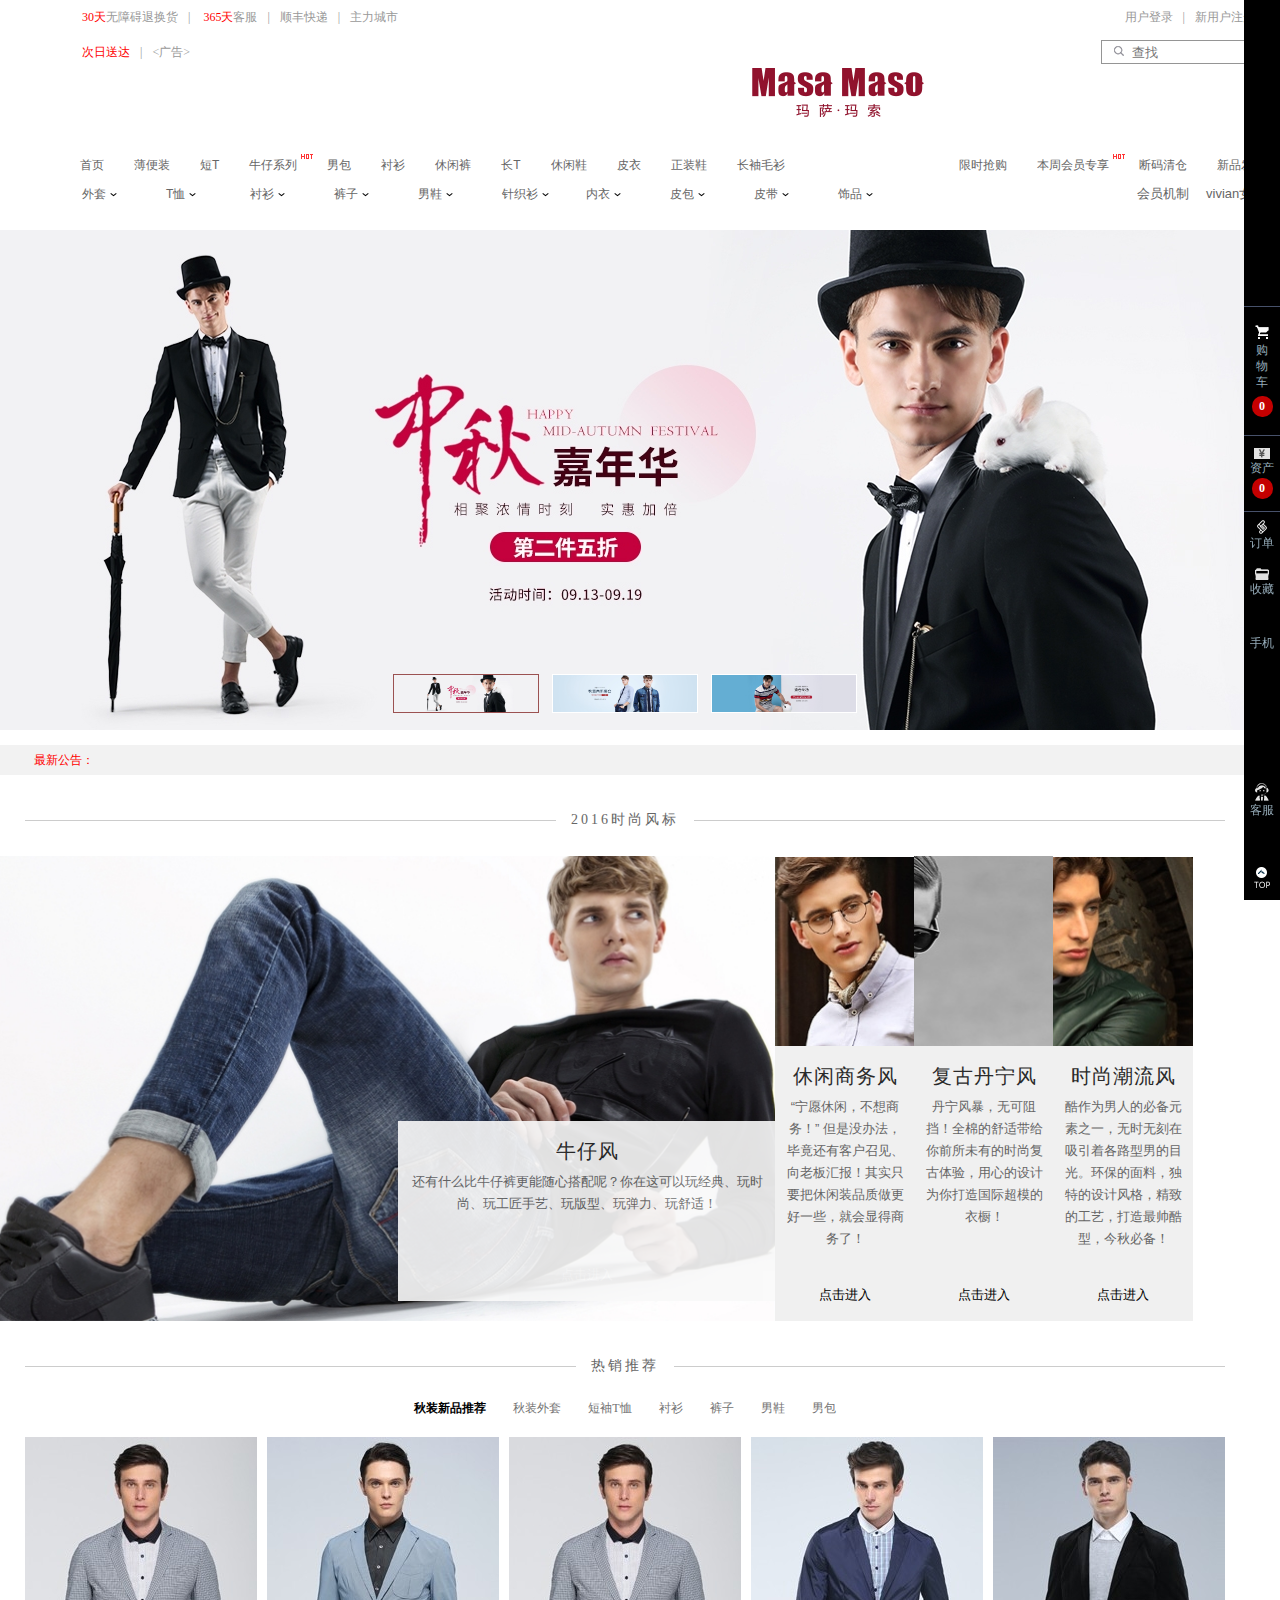
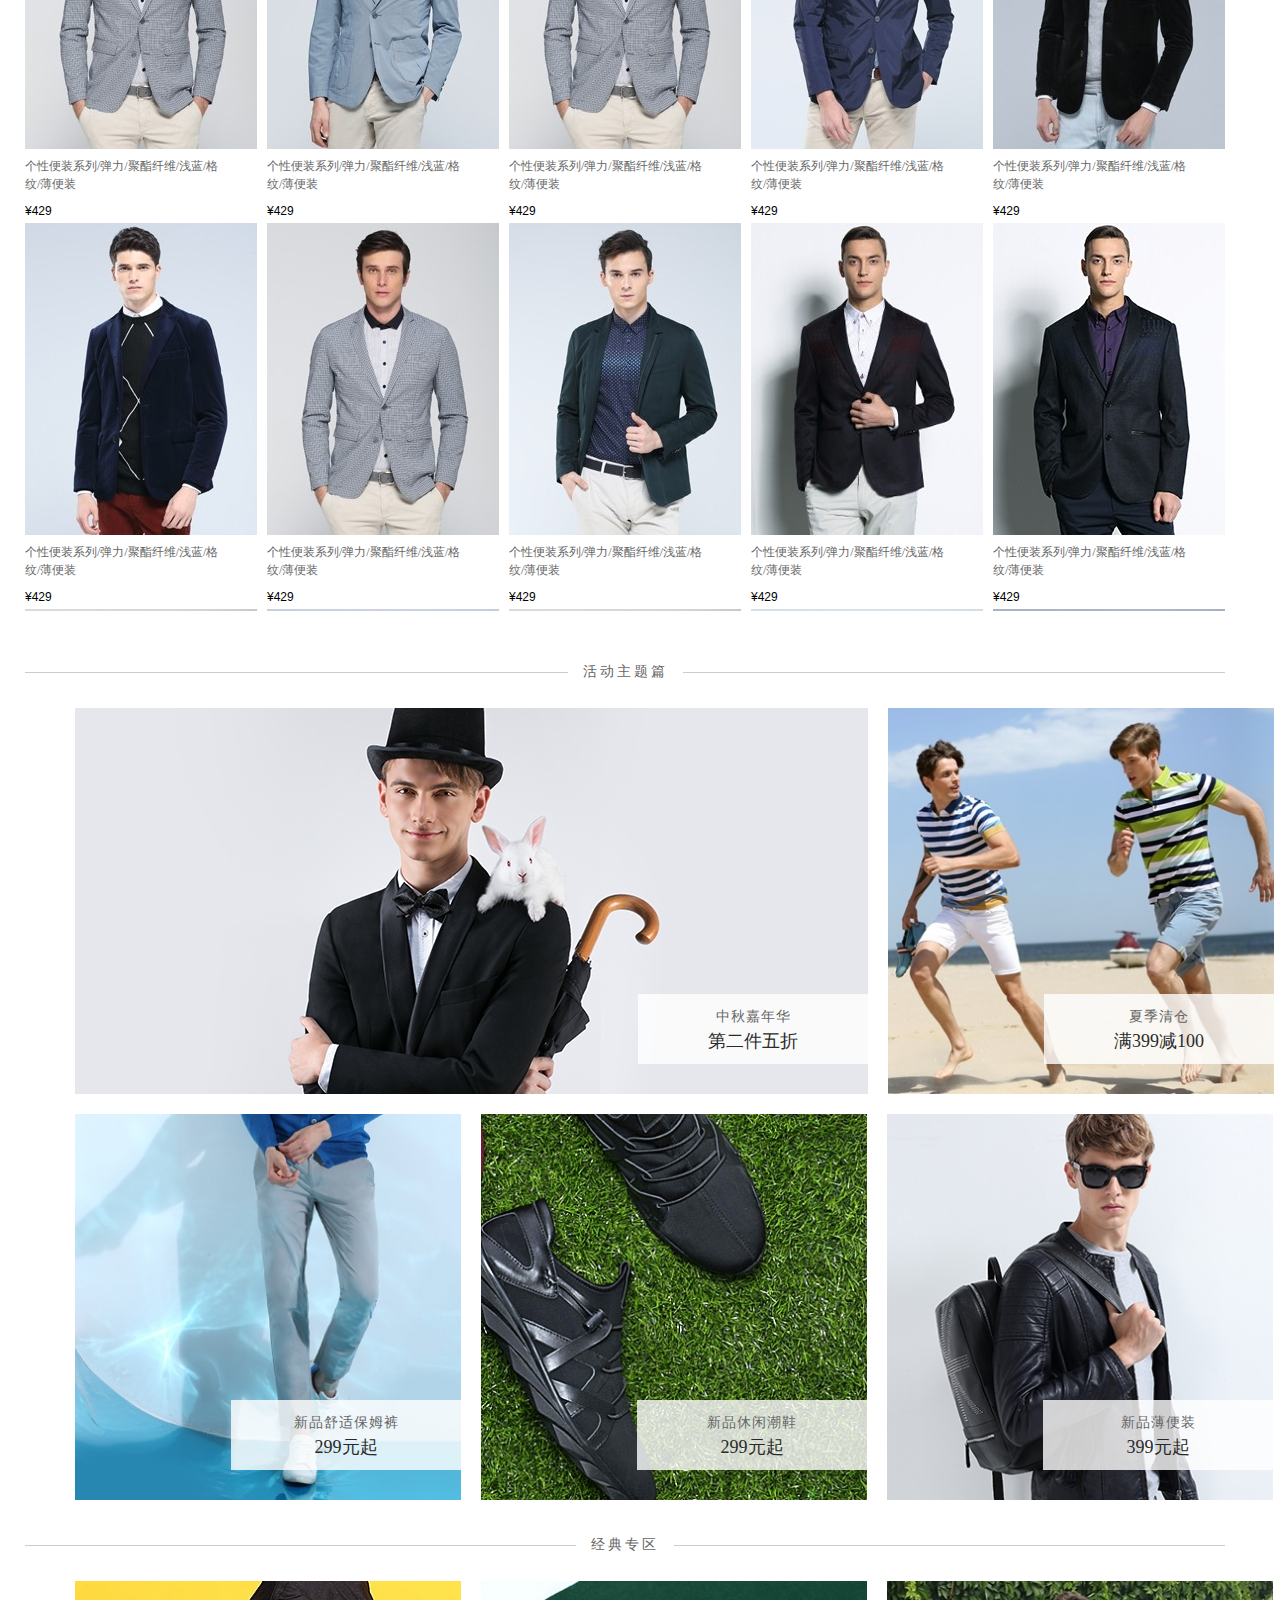
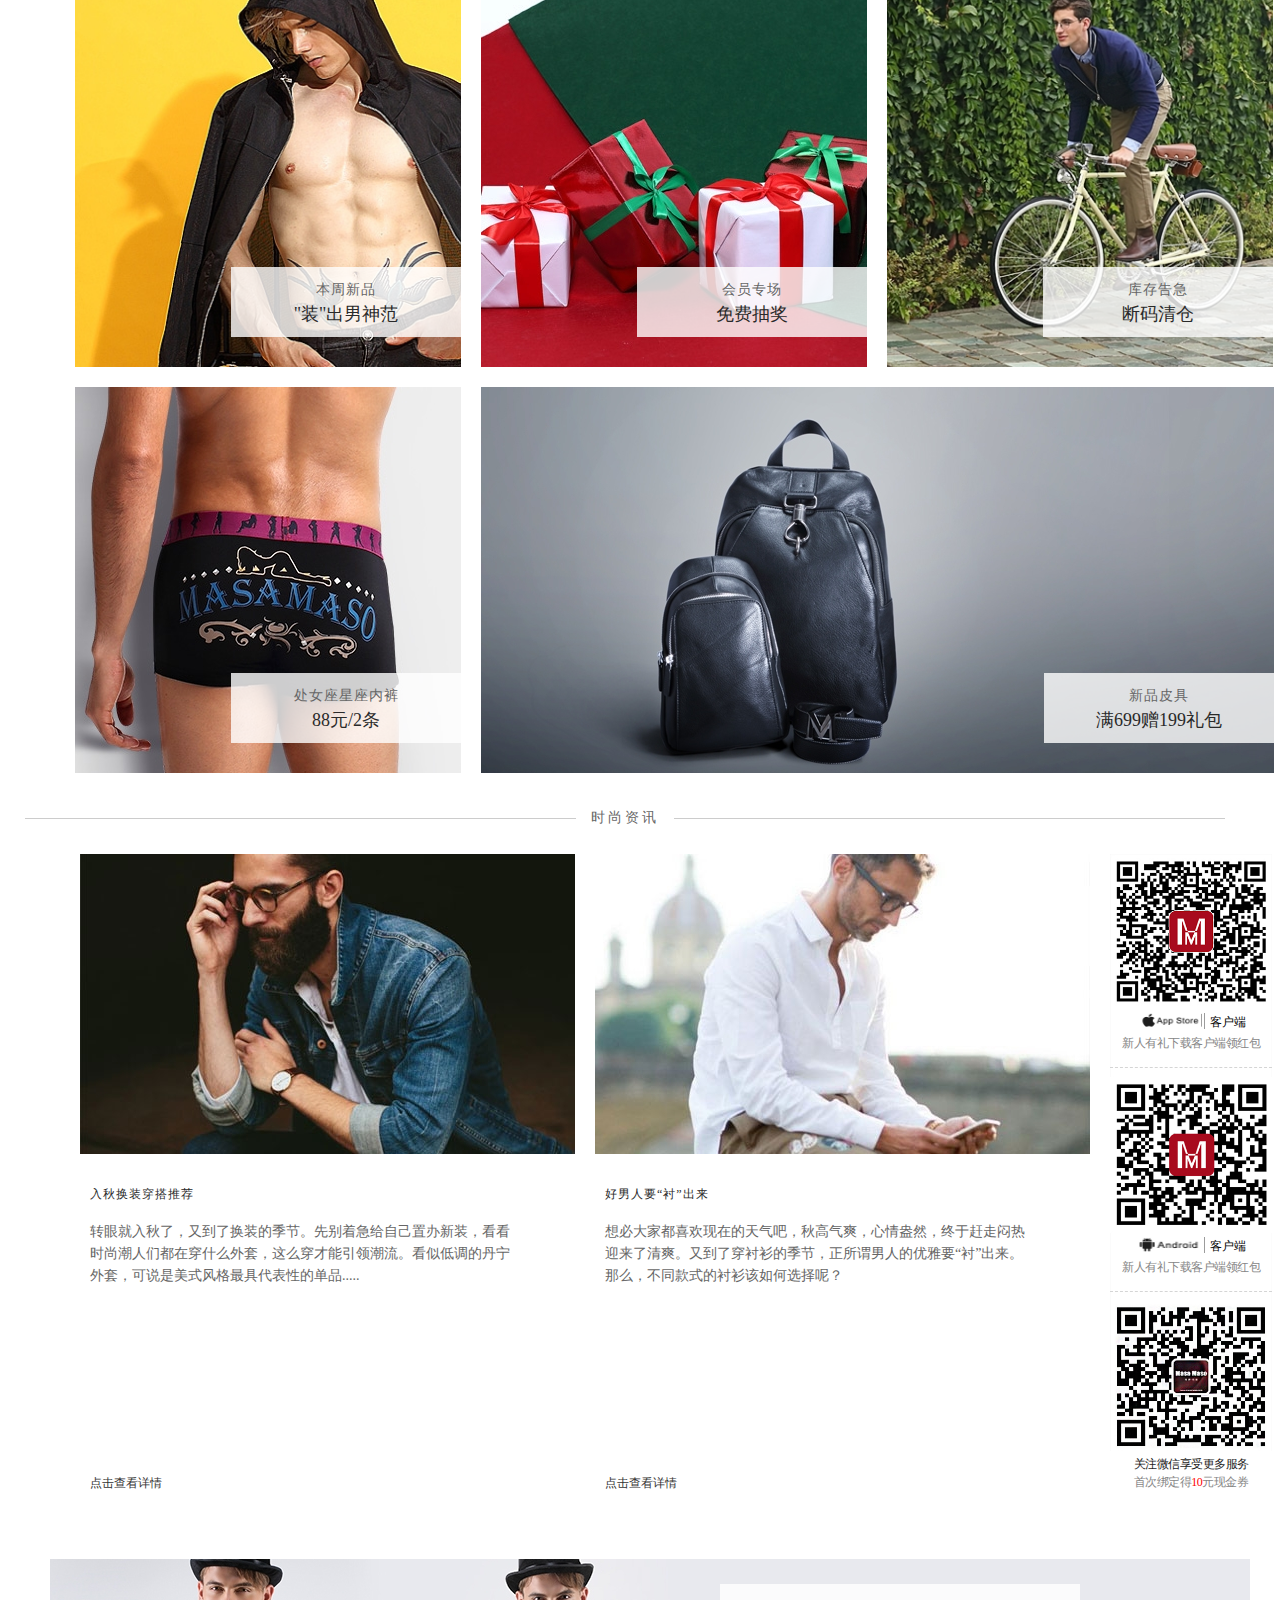
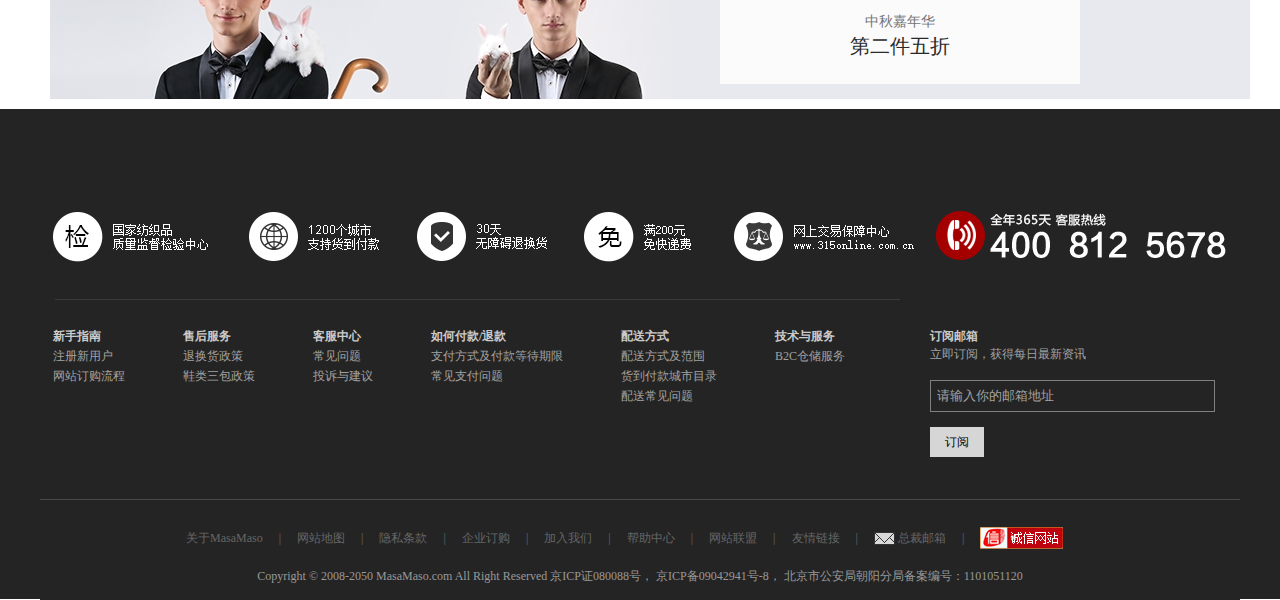
==== commit 5c5a5bc0: "“完成页面跳转”" ====
--- a/src/html/index.html
+++ b/src/html/index.html
@@ -67,8 +67,8 @@
                   </div>
                   <div class="hd">
                     <span class="on"><img src="../css/img/banner1.jpg" width="144"></span>
-                    <span class=""><img src="../css/img/banner2.jpg" width="144"></span>
-                    <span class=""><img src="../css/img/banner3.jpg" width="144"></span>                     	 
+                    <span ><img src="../css/img/banner2.jpg" width="144"></span>
+                    <span ><img src="../css/img/banner3.jpg" width="144"></span>                     	 
                   </div>
               </div>             
           </div>
@@ -165,141 +165,510 @@
 	<div class="recomment-wr slideTxtBox">
         <div class="recomment hd">
 	        <li class="on"> 秋装新品推荐  </li> 
-	        <li class=""> 秋装外套  </li> 
-	        <li class=""> 短袖T恤  </li> 
-	        <li class=""> 衬衫  </li> 
-	        <li class=""> 裤子  </li> 
-	        <li class=""> 男鞋  </li> 
-	        <li class=""> 男包  </li> 
+	        <li > 秋装外套  </li> 
+	        <li > 短袖T恤  </li> 
+	        <li > 衬衫  </li> 
+	        <li > 裤子  </li> 
+	        <li > 男鞋  </li> 
+	        <li > 男包  </li> 
 	    </div>
 		<!--商品列表-->							
 		<div class="tab-bd clearfix" >
-			<div class="in_masa">
-			<ul>
-				<li>
-					<div class="in_masa_up"> 									 				  
-						<a class="in_pic" href=""><img class="lazyload_bk" src="../css/img/1.jpg"></a> 
-					</div>
-					<div class="in_masa_info">					
-						<a class="gray" href="">个性便装系列/弹力/聚酯纤维/浅蓝/格纹/薄便装</a>
-						
-						<div class="in_price">							
-							<em><span class="yuan">¥</span><span>429</span></em> 
-						</div>
-					</div>
-				</li>   
-				<li>
-					<div class="in_masa_up"> 									 				  
-						<a class="in_pic" href=""><img class="lazyload_bk" src="../css/img/2.jpg"></a> 
-					</div>
-					<div class="in_masa_info">					
-						<a class="gray" href="">个性便装系列/弹力/聚酯纤维/浅蓝/格纹/薄便装</a>
-						 
-						<div class="in_price">							
-							<em><span class="yuan">¥</span><span>429</span></em> 
-						</div>
-					</div>
-				</li>
-				<li>
-					<div class="in_masa_up"> 									 				  
-						<a class="in_pic" href=""><img class="lazyload_bk" src="../css/img/1.jpg"></a> 
-					</div>
-					<div class="in_masa_info">					
-						<a class="gray" href="">个性便装系列/弹力/聚酯纤维/浅蓝/格纹/薄便装</a>
-						
-						<div class="in_price">							
-							<em><span class="yuan">¥</span><span>429</span></em> 
-						</div>
-					</div>
-				</li>   
-				<li>
-					<div class="in_masa_up"> 									 				  
-						<a class="in_pic" href=""><img class="lazyload_bk" src="../css/img/3.jpg"></a> 
-					</div>
-					<div class="in_masa_info">					
-						<a class="gray" href="">个性便装系列/弹力/聚酯纤维/浅蓝/格纹/薄便装</a>
-						 
-						<div class="in_price">							
-							<em><span class="yuan">¥</span><span>429</span></em> 
-						</div>
-					</div>
-				</li>   
-				<li class="no-right">
-					<div class="in_masa_up"> 								 				  
-						<a class="in_pic" href=""><img class="lazyload_bk" src="../css/img/4.jpg"></a> 
-					</div>
-					<div class="in_masa_info">					
-						<a class="gray" href="">个性便装系列/弹力/聚酯纤维/浅蓝/格纹/薄便装</a>
-						 
-						<div class="in_price">							
-							<em><span class="yuan">¥</span><span>429</span></em> 
-						</div>
-					</div>
-				</li>   
-				<li>
-					<div class="in_masa_up"> 									 				  
-						<a class="in_pic" href=""><img class="lazyload_bk" src="../css/img/5.jpg"></a> 
-					</div>
-					<div class="in_masa_info">					
-						<a class="gray" href="">个性便装系列/弹力/聚酯纤维/浅蓝/格纹/薄便装</a>
-						 
-						<div class="in_price">							
-							<em><span class="yuan">¥</span><span>429</span></em> 
-						</div>
-					</div>
-				</li> 
-				<li>
-					<div class="in_masa_up"> 									 				  
-						<a class="in_pic" href=""><img class="lazyload_bk" src="../css/img/1.jpg"></a> 
-					</div>
-					<div class="in_masa_info">					
-						<a class="gray" href="">个性便装系列/弹力/聚酯纤维/浅蓝/格纹/薄便装</a>
-						
-						<div class="in_price">							
-							<em><span class="yuan">¥</span><span>429</span></em> 
-						</div>
-					</div>
-				</li>   
-				<li>
-					<div class="in_masa_up"> 									 				  
-						<a class="in_pic" href=""><img class="lazyload_bk" src="../css/img/6.jpg"></a> 
-					</div>
-					<div class="in_masa_info">					
-						<a class="gray" href="">个性便装系列/弹力/聚酯纤维/浅蓝/格纹/薄便装</a>
-						 
-						<div class="in_price">							
-							<em><span class="yuan">¥</span><span>429</span></em> 
-						</div>
-					</div>
-				</li>   
-				<li>
-					<div class="in_masa_up"> 									 				  
-						<a class="in_pic" href=""><img class="lazyload_bk" src="../css/img/7.jpg"></a> 
-					</div>
-					<div class="in_masa_info">					
-						<a class="gray" href="">个性便装系列/弹力/聚酯纤维/浅蓝/格纹/薄便装</a>
-						 
-						<div class="in_price">							
-							<em><span class="yuan">¥</span><span>429</span></em> 
-						</div>
-					</div>
-				</li>   
-				<li class="no-right">
-					<div class="in_masa_up"> 									 				  
-						<a class="in_pic" href=""><img class="lazyload_bk" src="../css/img/8.jpg"></a> 
-					</div>
-					<div class="in_masa_info">					
-						<a class="gray" href="">个性便装系列/弹力/聚酯纤维/浅蓝/格纹/薄便装</a>
-						 
-						<div class="in_price">							
-							<em><span class="yuan">¥</span><span>429</span></em> 
-						</div>
-					</div>
-				</li>
-				<p class="clearfix"></p>
-			</ul>
-		</div> 
-	</div>			
+			<div class="in_masa" style="overflow: hidden;width:1250px;height:774px;">
+				<ul>
+					<li>
+						<div class="in_masa_up"> 									 				  
+							<a class="in_pic" href=""><img  src="../css/img/1.jpg"></a> 
+						</div>
+						<div class="in_masa_info">					
+							<a class="gray" href="">个性便装系列/弹力/聚酯纤维/浅蓝/格纹/薄便装</a>
+							
+							<div class="in_price">							
+								<em><span class="yuan">¥</span><span>429</span></em> 
+							</div>
+						</div>
+					</li>   
+					<li>
+						<div class="in_masa_up"> 									 				  
+							<a class="in_pic" href=""><img  src="../css/img/2.jpg"></a> 
+						</div>
+						<div class="in_masa_info">					
+							<a class="gray" href="">个性便装系列/弹力/聚酯纤维/浅蓝/格纹/薄便装</a>
+							 
+							<div class="in_price">							
+								<em><span class="yuan">¥</span><span>429</span></em> 
+							</div>
+						</div>
+					</li>
+					<li>
+						<div class="in_masa_up"> 									 				  
+							<a class="in_pic" href=""><img  src="../css/img/1.jpg"></a> 
+						</div>
+						<div class="in_masa_info">					
+							<a class="gray" href="">个性便装系列/弹力/聚酯纤维/浅蓝/格纹/薄便装</a>
+							
+							<div class="in_price">							
+								<em><span class="yuan">¥</span><span>429</span></em> 
+							</div>
+						</div>
+					</li>   
+					<li>
+						<div class="in_masa_up"> 									 				  
+							<a class="in_pic" href=""><img  src="../css/img/3.jpg"></a> 
+						</div>
+						<div class="in_masa_info">					
+							<a class="gray" href="">个性便装系列/弹力/聚酯纤维/浅蓝/格纹/薄便装</a>
+							 
+							<div class="in_price">							
+								<em><span class="yuan">¥</span><span>429</span></em> 
+							</div>
+						</div>
+					</li>   
+					<li class="no-right">
+						<div class="in_masa_up"> 								 				  
+							<a class="in_pic" href=""><img  src="../css/img/4.jpg"></a> 
+						</div>
+						<div class="in_masa_info">					
+							<a class="gray" href="">个性便装系列/弹力/聚酯纤维/浅蓝/格纹/薄便装</a>
+							 
+							<div class="in_price">							
+								<em><span class="yuan">¥</span><span>429</span></em> 
+							</div>
+						</div>
+					</li>   
+					<li>
+						<div class="in_masa_up"> 									 				  
+							<a class="in_pic" href=""><img  src="../css/img/5.jpg"></a> 
+						</div>
+						<div class="in_masa_info">					
+							<a class="gray" href="">个性便装系列/弹力/聚酯纤维/浅蓝/格纹/薄便装</a>
+							 
+							<div class="in_price">							
+								<em><span class="yuan">¥</span><span>429</span></em> 
+							</div>
+						</div>
+					</li> 
+					<li>
+						<div class="in_masa_up"> 									 				  
+							<a class="in_pic" href=""><img  src="../css/img/1.jpg"></a> 
+						</div>
+						<div class="in_masa_info">					
+							<a class="gray" href="">个性便装系列/弹力/聚酯纤维/浅蓝/格纹/薄便装</a>
+							
+							<div class="in_price">							
+								<em><span class="yuan">¥</span><span>429</span></em> 
+							</div>
+						</div>
+					</li>   
+					<li>
+						<div class="in_masa_up"> 									 				  
+							<a class="in_pic" href=""><img  src="../css/img/6.jpg"></a> 
+						</div>
+						<div class="in_masa_info">					
+							<a class="gray" href="">个性便装系列/弹力/聚酯纤维/浅蓝/格纹/薄便装</a>
+							 
+							<div class="in_price">							
+								<em><span class="yuan">¥</span><span>429</span></em> 
+							</div>
+						</div>
+					</li>   
+					<li>
+						<div class="in_masa_up"> 									 				  
+							<a class="in_pic" href=""><img  src="../css/img/7.jpg"></a> 
+						</div>
+						<div class="in_masa_info">					
+							<a class="gray" href="">个性便装系列/弹力/聚酯纤维/浅蓝/格纹/薄便装</a>
+							 
+							<div class="in_price">							
+								<em><span class="yuan">¥</span><span>429</span></em> 
+							</div>
+						</div>
+					</li>   
+					<li class="no-right">
+						<div class="in_masa_up"> 									 				  
+							<a class="in_pic" href=""><img  src="../css/img/8.jpg"></a> 
+						</div>
+						<div class="in_masa_info">					
+							<a class="gray" href="">个性便装系列/弹力/聚酯纤维/浅蓝/格纹/薄便装</a>
+							 
+							<div class="in_price">							
+								<em><span class="yuan">¥</span><span>429</span></em> 
+							</div>
+						</div>
+					</li>
+					<p class="clearfix"></p>
+				</ul>
+				<ul>
+					<li>
+						<div class="in_masa_up"> 									 				  
+							<a class="in_pic" href=""><img  src="../css/img/1.jpg"></a> 
+						</div>
+						<div class="in_masa_info">					
+							<a class="gray" href="">个性便装系列/弹力/聚酯纤维/浅蓝/格纹/薄便装</a>
+							
+							<div class="in_price">							
+								<em><span class="yuan">¥</span><span>429</span></em> 
+							</div>
+						</div>
+					</li>   
+					<li>
+						<div class="in_masa_up"> 									 				  
+							<a class="in_pic" href=""><img  src="../css/img/2.jpg"></a> 
+						</div>
+						<div class="in_masa_info">					
+							<a class="gray" href="">个性便装系列/弹力/聚酯纤维/浅蓝/格纹/薄便装</a>
+							 
+							<div class="in_price">							
+								<em><span class="yuan">¥</span><span>429</span></em> 
+							</div>
+						</div>
+					</li>
+					<li>
+						<div class="in_masa_up"> 									 				  
+							<a class="in_pic" href=""><img  src="../css/img/1.jpg"></a> 
+						</div>
+						<div class="in_masa_info">					
+							<a class="gray" href="">个性便装系列/弹力/聚酯纤维/浅蓝/格纹/薄便装</a>
+							
+							<div class="in_price">							
+								<em><span class="yuan">¥</span><span>429</span></em> 
+							</div>
+						</div>
+					</li>   
+					<li>
+						<div class="in_masa_up"> 									 				  
+							<a class="in_pic" href=""><img  src="../css/img/3.jpg"></a> 
+						</div>
+						<div class="in_masa_info">					
+							<a class="gray" href="">个性便装系列/弹力/聚酯纤维/浅蓝/格纹/薄便装</a>
+							 
+							<div class="in_price">							
+								<em><span class="yuan">¥</span><span>429</span></em> 
+							</div>
+						</div>
+					</li>   
+					<li class="no-right">
+						<div class="in_masa_up"> 								 				  
+							<a class="in_pic" href=""><img  src="../css/img/4.jpg"></a> 
+						</div>
+						<div class="in_masa_info">					
+							<a class="gray" href="">个性便装系列/弹力/聚酯纤维/浅蓝/格纹/薄便装</a>
+							 
+							<div class="in_price">							
+								<em><span class="yuan">¥</span><span>429</span></em> 
+							</div>
+						</div>
+					</li>   
+					<li>
+						<div class="in_masa_up"> 									 				  
+							<a class="in_pic" href=""><img  src="../css/img/5.jpg"></a> 
+						</div>
+						<div class="in_masa_info">					
+							<a class="gray" href="">个性便装系列/弹力/聚酯纤维/浅蓝/格纹/薄便装</a>
+							 
+							<div class="in_price">							
+								<em><span class="yuan">¥</span><span>429</span></em> 
+							</div>
+						</div>
+					</li> 
+					<li>
+						<div class="in_masa_up"> 									 				  
+							<a class="in_pic" href=""><img  src="../css/img/1.jpg"></a> 
+						</div>
+						<div class="in_masa_info">					
+							<a class="gray" href="">个性便装系列/弹力/聚酯纤维/浅蓝/格纹/薄便装</a>
+							
+							<div class="in_price">							
+								<em><span class="yuan">¥</span><span>429</span></em> 
+							</div>
+						</div>
+					</li>   
+					<li>
+						<div class="in_masa_up"> 									 				  
+							<a class="in_pic" href=""><img  src="../css/img/6.jpg"></a> 
+						</div>
+						<div class="in_masa_info">					
+							<a class="gray" href="">个性便装系列/弹力/聚酯纤维/浅蓝/格纹/薄便装</a>
+							 
+							<div class="in_price">							
+								<em><span class="yuan">¥</span><span>429</span></em> 
+							</div>
+						</div>
+					</li>   
+					<li>
+						<div class="in_masa_up"> 									 				  
+							<a class="in_pic" href=""><img  src="../css/img/7.jpg"></a> 
+						</div>
+						<div class="in_masa_info">					
+							<a class="gray" href="">个性便装系列/弹力/聚酯纤维/浅蓝/格纹/薄便装</a>
+							 
+							<div class="in_price">							
+								<em><span class="yuan">¥</span><span>429</span></em> 
+							</div>
+						</div>
+					</li>   
+					<li class="no-right">
+						<div class="in_masa_up"> 									 				  
+							<a class="in_pic" href=""><img  src="../css/img/8.jpg"></a> 
+						</div>
+						<div class="in_masa_info">					
+							<a class="gray" href="">个性便装系列/弹力/聚酯纤维/浅蓝/格纹/薄便装</a>
+							 
+							<div class="in_price">							
+								<em><span class="yuan">¥</span><span>429</span></em> 
+							</div>
+						</div>
+					</li>
+					<p class="clearfix"></p>
+				</ul>
+				<ul>
+					<li>
+						<div class="in_masa_up"> 									 				  
+							<a class="in_pic" href=""><img  src="../css/img/1.jpg"></a> 
+						</div>
+						<div class="in_masa_info">					
+							<a class="gray" href="">个性便装系列/弹力/聚酯纤维/浅蓝/格纹/薄便装</a>
+							
+							<div class="in_price">							
+								<em><span class="yuan">¥</span><span>429</span></em> 
+							</div>
+						</div>
+					</li>   
+					<li>
+						<div class="in_masa_up"> 									 				  
+							<a class="in_pic" href=""><img  src="../css/img/2.jpg"></a> 
+						</div>
+						<div class="in_masa_info">					
+							<a class="gray" href="">个性便装系列/弹力/聚酯纤维/浅蓝/格纹/薄便装</a>
+							 
+							<div class="in_price">							
+								<em><span class="yuan">¥</span><span>429</span></em> 
+							</div>
+						</div>
+					</li>
+					<li>
+						<div class="in_masa_up"> 									 				  
+							<a class="in_pic" href=""><img  src="../css/img/1.jpg"></a> 
+						</div>
+						<div class="in_masa_info">					
+							<a class="gray" href="">个性便装系列/弹力/聚酯纤维/浅蓝/格纹/薄便装</a>
+							
+							<div class="in_price">							
+								<em><span class="yuan">¥</span><span>429</span></em> 
+							</div>
+						</div>
+					</li>   
+					<li>
+						<div class="in_masa_up"> 									 				  
+							<a class="in_pic" href=""><img  src="../css/img/3.jpg"></a> 
+						</div>
+						<div class="in_masa_info">					
+							<a class="gray" href="">个性便装系列/弹力/聚酯纤维/浅蓝/格纹/薄便装</a>
+							 
+							<div class="in_price">							
+								<em><span class="yuan">¥</span><span>429</span></em> 
+							</div>
+						</div>
+					</li>   
+					<li class="no-right">
+						<div class="in_masa_up"> 								 				  
+							<a class="in_pic" href=""><img  src="../css/img/4.jpg"></a> 
+						</div>
+						<div class="in_masa_info">					
+							<a class="gray" href="">个性便装系列/弹力/聚酯纤维/浅蓝/格纹/薄便装</a>
+							 
+							<div class="in_price">							
+								<em><span class="yuan">¥</span><span>429</span></em> 
+							</div>
+						</div>
+					</li>   
+					<li>
+						<div class="in_masa_up"> 									 				  
+							<a class="in_pic" href=""><img  src="../css/img/5.jpg"></a> 
+						</div>
+						<div class="in_masa_info">					
+							<a class="gray" href="">个性便装系列/弹力/聚酯纤维/浅蓝/格纹/薄便装</a>
+							 
+							<div class="in_price">							
+								<em><span class="yuan">¥</span><span>429</span></em> 
+							</div>
+						</div>
+					</li> 
+					<li>
+						<div class="in_masa_up"> 									 				  
+							<a class="in_pic" href=""><img  src="../css/img/1.jpg"></a> 
+						</div>
+						<div class="in_masa_info">					
+							<a class="gray" href="">个性便装系列/弹力/聚酯纤维/浅蓝/格纹/薄便装</a>
+							
+							<div class="in_price">							
+								<em><span class="yuan">¥</span><span>429</span></em> 
+							</div>
+						</div>
+					</li>   
+					<li>
+						<div class="in_masa_up"> 									 				  
+							<a class="in_pic" href=""><img  src="../css/img/6.jpg"></a> 
+						</div>
+						<div class="in_masa_info">					
+							<a class="gray" href="">个性便装系列/弹力/聚酯纤维/浅蓝/格纹/薄便装</a>
+							 
+							<div class="in_price">							
+								<em><span class="yuan">¥</span><span>429</span></em> 
+							</div>
+						</div>
+					</li>   
+					<li>
+						<div class="in_masa_up"> 									 				  
+							<a class="in_pic" href=""><img  src="../css/img/7.jpg"></a> 
+						</div>
+						<div class="in_masa_info">					
+							<a class="gray" href="">个性便装系列/弹力/聚酯纤维/浅蓝/格纹/薄便装</a>
+							 
+							<div class="in_price">							
+								<em><span class="yuan">¥</span><span>429</span></em> 
+							</div>
+						</div>
+					</li>   
+					<li class="no-right">
+						<div class="in_masa_up"> 									 				  
+							<a class="in_pic" href=""><img  src="../css/img/8.jpg"></a> 
+						</div>
+						<div class="in_masa_info">					
+							<a class="gray" href="">个性便装系列/弹力/聚酯纤维/浅蓝/格纹/薄便装</a>
+							 
+							<div class="in_price">							
+								<em><span class="yuan">¥</span><span>429</span></em> 
+							</div>
+						</div>
+					</li>
+					<p class="clearfix"></p>
+				</ul>
+				<ul>
+					<li>
+						<div class="in_masa_up"> 									 				  
+							<a class="in_pic" href=""><img  src="../css/img/1.jpg"></a> 
+						</div>
+						<div class="in_masa_info">					
+							<a class="gray" href="">个性便装系列/弹力/聚酯纤维/浅蓝/格纹/薄便装</a>
+							
+							<div class="in_price">							
+								<em><span class="yuan">¥</span><span>429</span></em> 
+							</div>
+						</div>
+					</li>   
+					<li>
+						<div class="in_masa_up"> 									 				  
+							<a class="in_pic" href=""><img  src="../css/img/2.jpg"></a> 
+						</div>
+						<div class="in_masa_info">					
+							<a class="gray" href="">个性便装系列/弹力/聚酯纤维/浅蓝/格纹/薄便装</a>
+							 
+							<div class="in_price">							
+								<em><span class="yuan">¥</span><span>429</span></em> 
+							</div>
+						</div>
+					</li>
+					<li>
+						<div class="in_masa_up"> 									 				  
+							<a class="in_pic" href=""><img  src="../css/img/1.jpg"></a> 
+						</div>
+						<div class="in_masa_info">					
+							<a class="gray" href="">个性便装系列/弹力/聚酯纤维/浅蓝/格纹/薄便装</a>
+							
+							<div class="in_price">							
+								<em><span class="yuan">¥</span><span>429</span></em> 
+							</div>
+						</div>
+					</li>   
+					<li>
+						<div class="in_masa_up"> 									 				  
+							<a class="in_pic" href=""><img  src="../css/img/3.jpg"></a> 
+						</div>
+						<div class="in_masa_info">					
+							<a class="gray" href="">个性便装系列/弹力/聚酯纤维/浅蓝/格纹/薄便装</a>
+							 
+							<div class="in_price">							
+								<em><span class="yuan">¥</span><span>429</span></em> 
+							</div>
+						</div>
+					</li>   
+					<li class="no-right">
+						<div class="in_masa_up"> 								 				  
+							<a class="in_pic" href=""><img  src="../css/img/4.jpg"></a> 
+						</div>
+						<div class="in_masa_info">					
+							<a class="gray" href="">个性便装系列/弹力/聚酯纤维/浅蓝/格纹/薄便装</a>
+							 
+							<div class="in_price">							
+								<em><span class="yuan">¥</span><span>429</span></em> 
+							</div>
+						</div>
+					</li>   
+					<li>
+						<div class="in_masa_up"> 									 				  
+							<a class="in_pic" href=""><img  src="../css/img/5.jpg"></a> 
+						</div>
+						<div class="in_masa_info">					
+							<a class="gray" href="">个性便装系列/弹力/聚酯纤维/浅蓝/格纹/薄便装</a>
+							 
+							<div class="in_price">							
+								<em><span class="yuan">¥</span><span>429</span></em> 
+							</div>
+						</div>
+					</li> 
+					<li>
+						<div class="in_masa_up"> 									 				  
+							<a class="in_pic" href=""><img  src="../css/img/1.jpg"></a> 
+						</div>
+						<div class="in_masa_info">					
+							<a class="gray" href="">个性便装系列/弹力/聚酯纤维/浅蓝/格纹/薄便装</a>
+							
+							<div class="in_price">							
+								<em><span class="yuan">¥</span><span>429</span></em> 
+							</div>
+						</div>
+					</li>   
+					<li>
+						<div class="in_masa_up"> 									 				  
+							<a class="in_pic" href=""><img  src="../css/img/6.jpg"></a> 
+						</div>
+						<div class="in_masa_info">					
+							<a class="gray" href="">个性便装系列/弹力/聚酯纤维/浅蓝/格纹/薄便装</a>
+							 
+							<div class="in_price">							
+								<em><span class="yuan">¥</span><span>429</span></em> 
+							</div>
+						</div>
+					</li>   
+					<li>
+						<div class="in_masa_up"> 									 				  
+							<a class="in_pic" href=""><img  src="../css/img/7.jpg"></a> 
+						</div>
+						<div class="in_masa_info">					
+							<a class="gray" href="">个性便装系列/弹力/聚酯纤维/浅蓝/格纹/薄便装</a>
+							 
+							<div class="in_price">							
+								<em><span class="yuan">¥</span><span>429</span></em> 
+							</div>
+						</div>
+					</li>   
+					<li class="no-right">
+						<div class="in_masa_up"> 									 				  
+							<a class="in_pic" href=""><img  src="../css/img/8.jpg"></a> 
+						</div>
+						<div class="in_masa_info">					
+							<a class="gray" href="">个性便装系列/弹力/聚酯纤维/浅蓝/格纹/薄便装</a>
+							 
+							<div class="in_price">							
+								<em><span class="yuan">¥</span><span>429</span></em> 
+							</div>
+						</div>
+					</li>
+					<p class="clearfix"></p>
+				</ul>
+			</div> 
+		</div>			
 	<!--热销推荐end-->
 	
 	<!--活动主题篇-->
--- a/src/css/common.css
+++ b/src/css/common.css
@@ -91,7 +91,7 @@
 .menu_box_nav_bg { background-color:#fff;position:absolute; left:0; top:22px; z-index:1;  height:254px;  width:1200px;opacity: 0;}
 
 /*弹出菜单*/
-.maso_nav {  width:1200px; height:254px; margin:0 auto;display: none;}
+.maso_nav {  width:1200px; height:254px; margin:0 auto;display: none;position:absolute;z-index:100;background-color:#fff;}
 .maso_nav .masa_nav_ali{float:right;}
 /*.maso_nav { position:absolute; left:0; top:0;  width:1200px; height:254px; z-index:2;background-color: #fff;display: none;}*/
 .maso_nav ul { float:left; width:66px; padding-left:17px; margin-top:20px; height:212px;
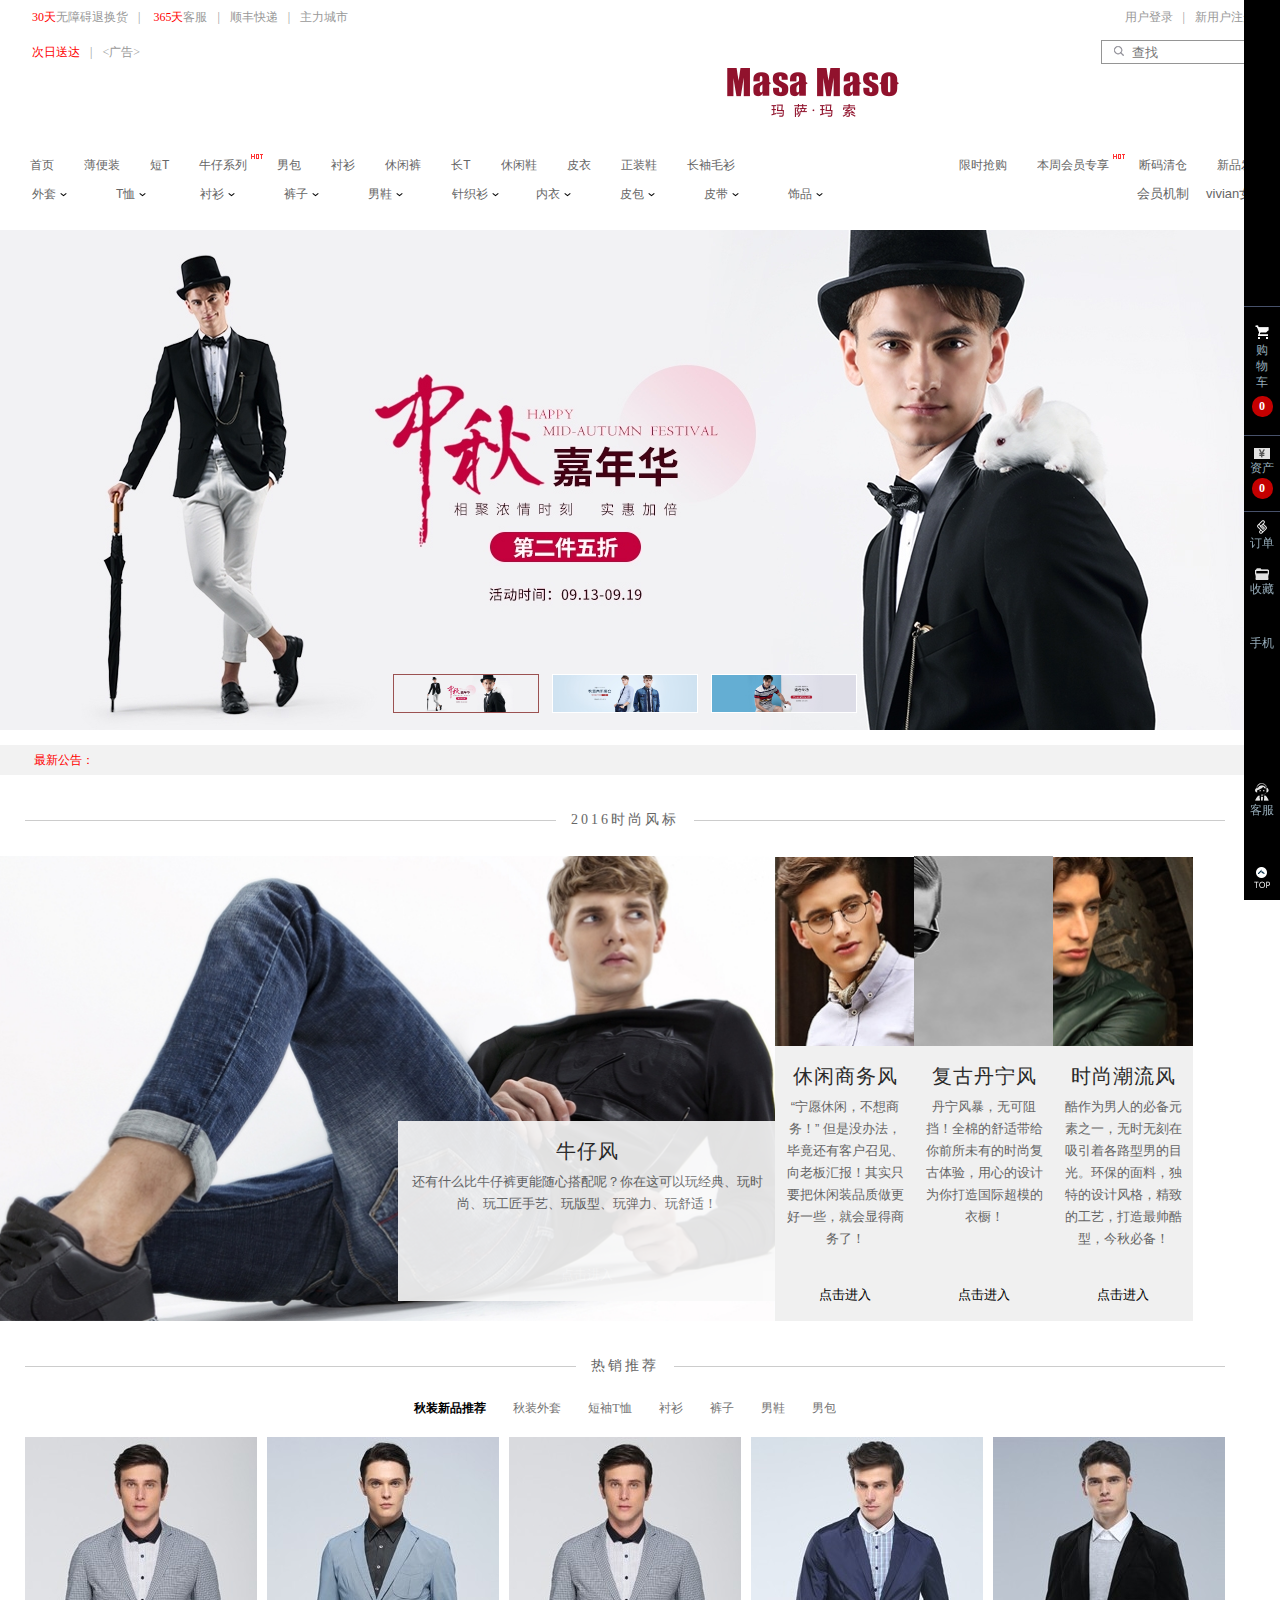
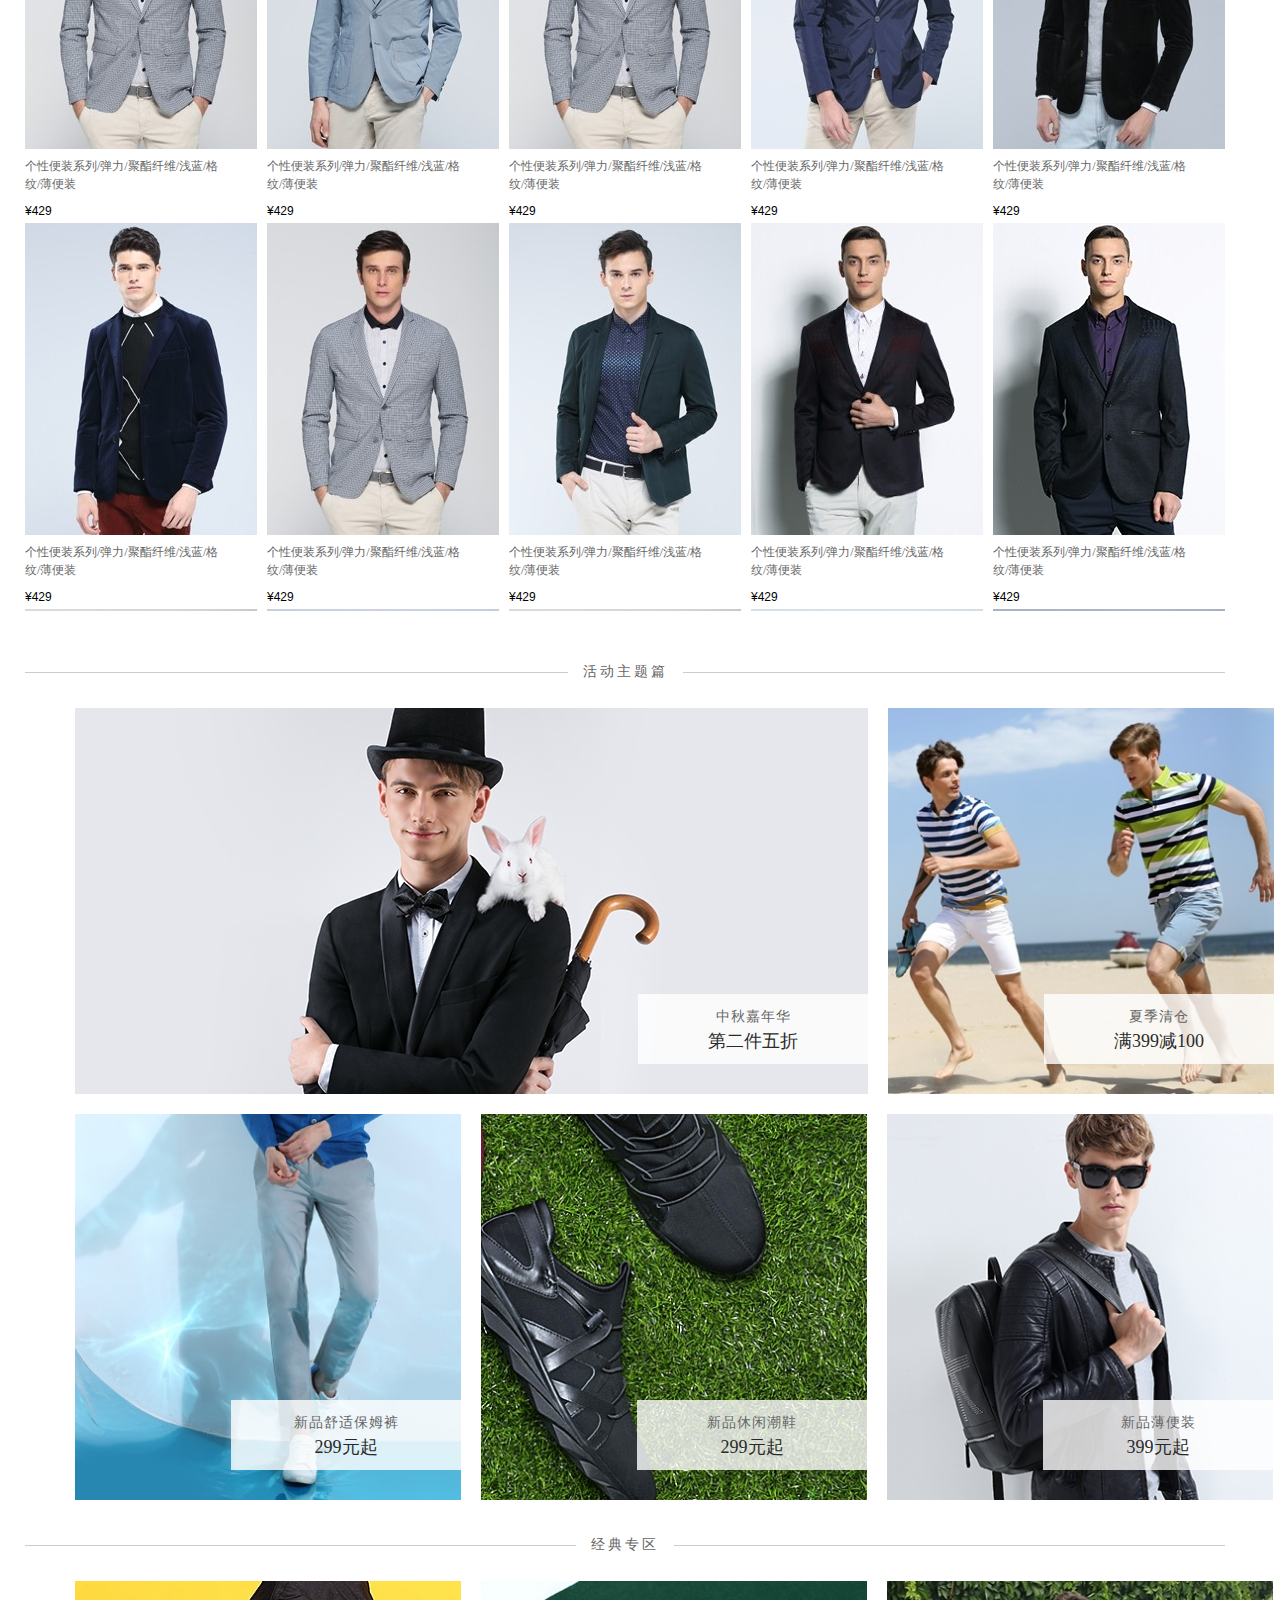
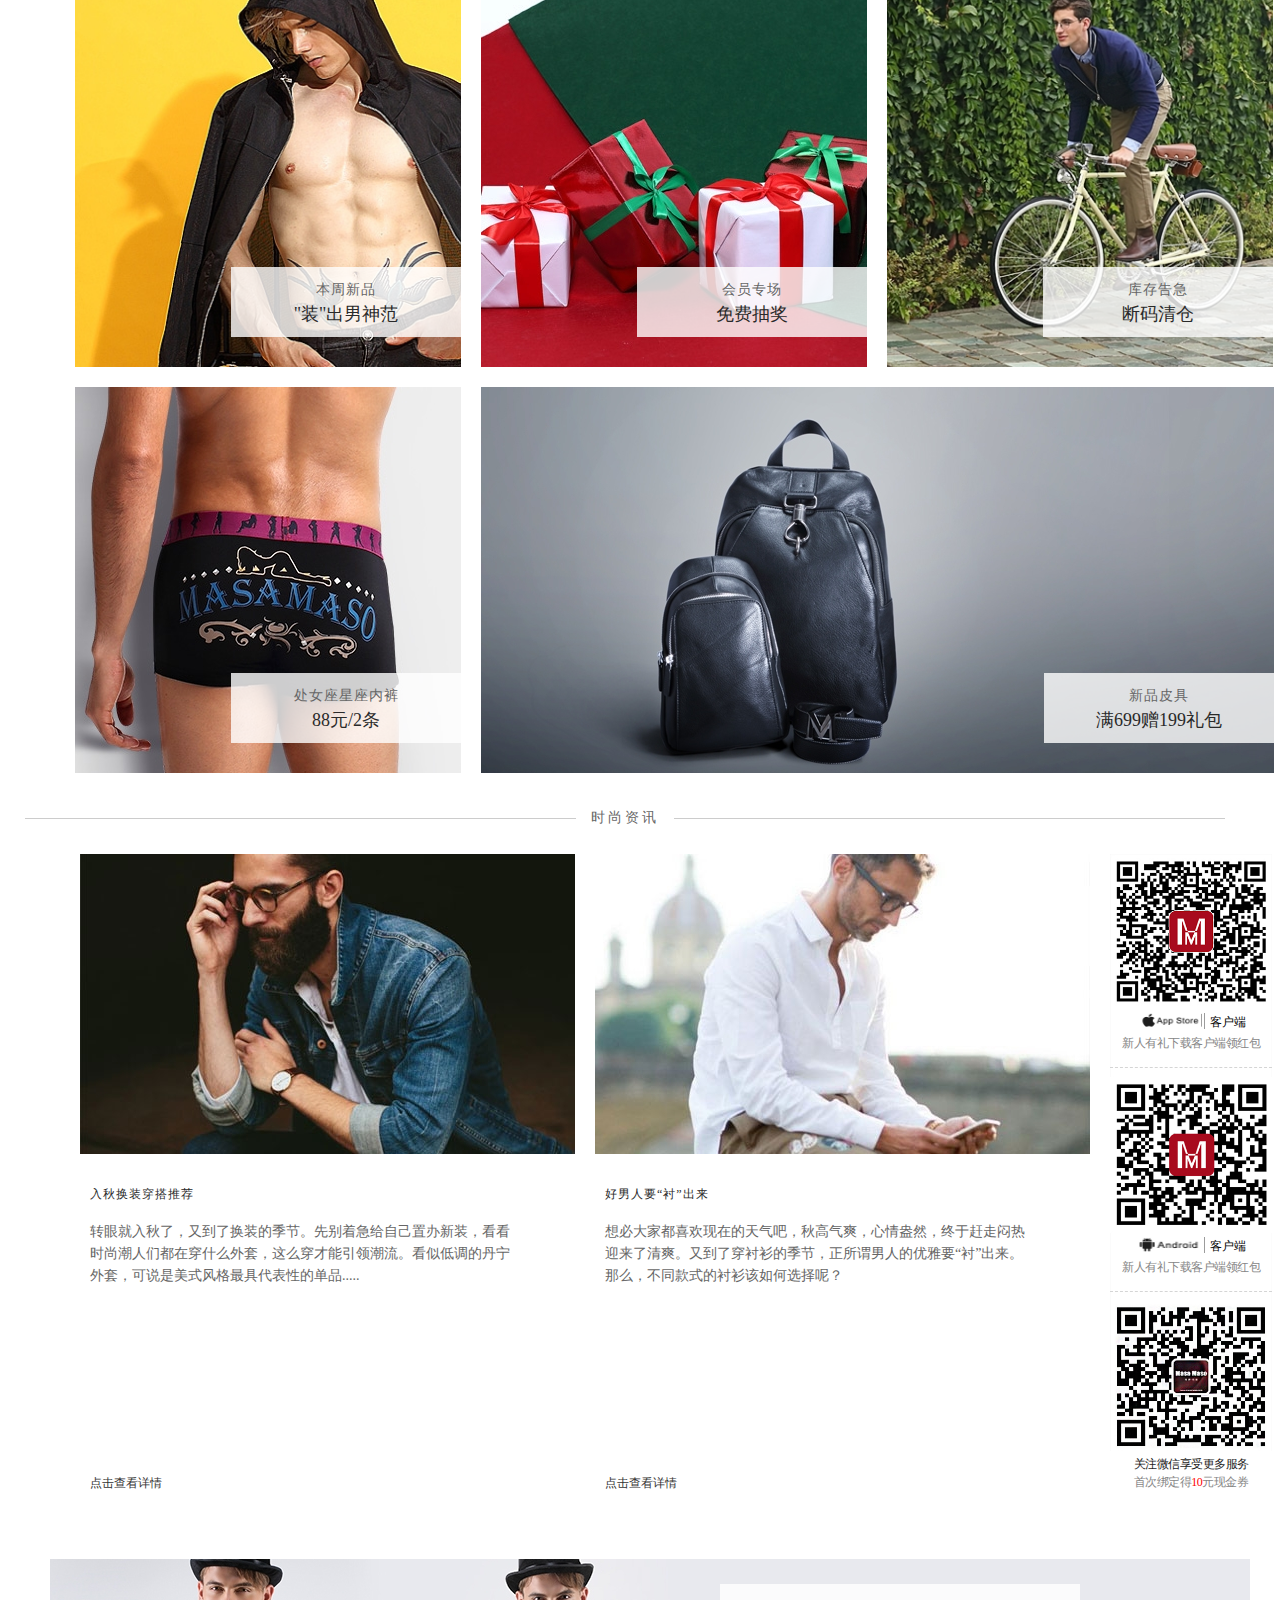
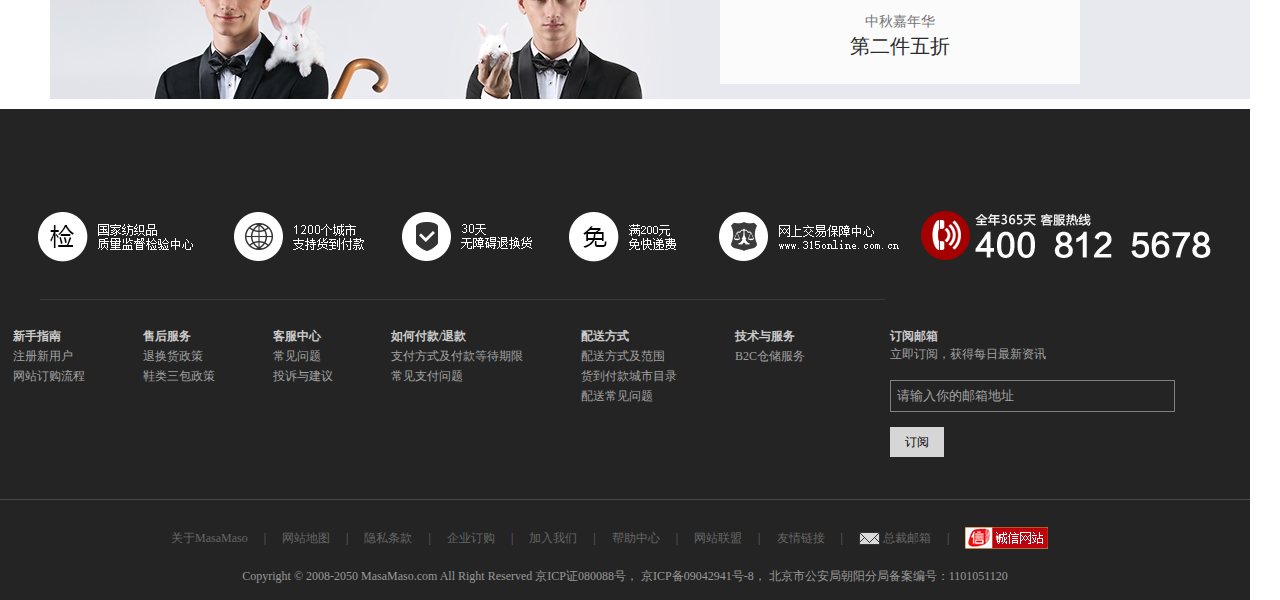
==== commit 025ddd5a: "获取购物车界面的cookie信息不完全，商品尺寸无法获取" ====
--- a/src/html/index.html
+++ b/src/html/index.html
@@ -12,10 +12,324 @@
 		<script src="../js/index.js"></script>
 		<script src="../js/common.js"></script>
 	<script>
+		jQuery(function($){
+	// load的第二种用法：
+	// 加载远程文件
+
+	// 1、先生成一个div
+	// 2、加载header.html
+	// 3、把div写入页面
+	$('<div/>').load('header.html',function(){
+		$(this).insertBefore('.container');
+	});
+
+	$('<div/>').load('footer.html',function(){
+		$(this).insertAfter('.container');
+	});	
+	$('<div/>').load('right.html',function(){
+		$(this).insertBefore('.container');
+	});
+	
 		
 	</script>
 	</head>
 	<body>
+	<div class="head-top">		
+	<div class="head">
+	  <!--logo-->
+	  <div class="header_top">
+	      <div class="top_box">
+	          <div class="top_left_box fl">
+	              <span style="color:red;">30天</span>无障碍退换货<i>|</i>
+	              <span style="color:red;">365天</span>客服<i>|</i>顺丰快递<i>|</i>主力城市
+	              <span style="color:red;">次日送达</span><i>|</i>&lt;广告&gt;
+	          </div>
+	          <div class="fr top_right_ctl" id="index_login">
+	          	<a href="../html/login.html">用户登录</a><i>|</i><a href="../html/register.html">新用户注册</a>
+	          </div>
+	          <p class="cl"></p>
+	      </div>
+	  </div>
+	  
+	  <div class="header_box">
+	      <div class="header clearfix">
+	          <a href=""><img src="../css/img/logor.jpg" class="logo-img"></a>
+	          <div class="header-seach">    
+		          <form>
+	                  <input type="text" placeholder="查找" name="keywords" class="search-input">
+	                  <input type="submit" value=""> 
+		          </form>
+	          </div>
+	      </div>
+	      <p class="clearfix"></p>
+	  </div>  
+	  
+	 <!-- 上部导航菜单 -->  
+	   <div class="header-nav"> 
+	      <div class="fl">    
+			   <a href="../html/index.html" title="首页"  >首页</a>  
+			   <a href="../html/list.html" title="薄便装"  >薄便装</a> 		 
+			   <a href="../html/list.html" title="短T"  >短T </a> 		 
+			   <a href="../html/list.html" title="牛仔系列"  >牛仔系列<i class="new-nav"><img src="../css/img/hot.gif"></i></a> 		 
+			   <a href="../html/list.html" title="男包"  >男包</a> 		 
+			   <a href="../html/list.html" title="衬衫"  >衬衫</a> 		 
+			   <a href="../html/list.html" title="休闲裤"  >休闲裤</a> 		 
+			   <a href="../html/list.html" title="长T"  >长T</a> 		 
+			   <a href="../html/list.html" title="休闲鞋"  >休闲鞋</a> 		 
+			   <a href="../html/list.html" title="皮衣"  >皮衣</a> 		 
+			   <a href="../html/list.html" title="正装鞋"  >正装鞋</a> 		 
+			   <a href="../html/list.html" title="长袖毛衫"  >长袖毛衫</a> 		 
+	      </div>
+	      <div class="fr">
+	      	<a href="../html/list.html" title="限时抢购"  >限时抢购</a> 
+			<a href="../html/list.html" title="本周会员专享"  >本周会员专享<i class="hot-nav"><img src="../css/img/hot.gif"></i></a>   			      
+			<a href="../html/list.html" title="断码清仓"  >断码清仓</a>   				      
+			<a href="../html/list.html" title="新品发布" class="no-mr" >新品发布</a>   				     
+	      </div>
+	      <p class="clearfix"></p>
+	  </div>
+	<!-- 上部导航菜单 menu_end-->    
+	</div>
+	<!-- 下部导航菜单 --> 
+ 	<div class="menu_box_nav">
+	    <div class="menu2">
+	        <ul class="second_menu f12">								 
+				<li class=""><a id="" href=""  title="会员机制">会员机制</a></li>									 
+				<li class=""><a id="" href=""  title="vivian女装">vivian女装</a></li>	
+			</ul>
+	        <ul class="menu_box_list">    	   
+				<li class="mm0">
+					<a id="menu_m0" href="../html/list.html" title="外套"  >
+						<span id="imgdropmenu0">外套</span> 
+						<i class="arr"></i>
+					</a>
+				</li>  
+				<li class="mm1">
+					<a id="menu_m1" href="../html/list.html" title="T恤"  >
+						<span id="imgdropmenu0">T恤</span> 
+						<i class="arr"></i>
+					</a>
+				</li>  
+				<li class="mm2">
+					<a id="menu_m2" href="../html/list.html" title="衬衫"  >
+						<span id="imgdropmenu0">衬衫</span> 
+						<i class="arr"></i>
+					</a>
+				</li>	   
+				<li class="mm3">
+					<a id="menu_m3" href="../html/list.html" title="裤子"  >
+						<span id="imgdropmenu0">裤子</span> 
+						<i class="arr"></i>
+					</a>
+				</li>    
+				<li class="mm4">
+					<a id="menu_m4" href="../html/list.html" title="男鞋"  >
+						<span id="imgdropmenu0">男鞋</span> 
+						<i class="arr"></i>
+					</a>
+				</li>   
+				<li class="mm5">
+					<a id="menu_m5" href="../html/list.html" title="针织衫"  >
+						<span id="imgdropmenu0">针织衫</span> 
+						<i class="arr"></i>
+					</a>
+				</li>
+				<li class="mm6">
+					<a id="menu_m6" href="../html/list.html" title="内衣"  >
+						<span id="imgdropmenu0">内衣</span> 
+						<i class="arr"></i>
+					</a>
+				</li> 
+				<li class="mm7">
+					<a id="menu_m7" href="../html/list.html" title="皮包"  >
+						<span id="imgdropmenu0">皮包</span> 
+						<i class="arr"></i>
+					</a>
+				</li><li class="mm8">
+					<a id="menu_m8" href="../html/list.html" title="皮带"  >
+						<span id="imgdropmenu0">皮带</span> 
+						<i class="arr"></i>
+					</a>
+				</li> 
+				<li class="mm9">
+					<a id="menu_m9" href="../html/list.html" title="饰品"  >
+						<span id="imgdropmenu0">饰品</span> 
+						<i class="arr"></i>
+					</a>
+				</li>
+	         </ul>
+	     </div>
+	     <p class="clearfix"></p>     
+     
+     	<!--弹出菜单-->     
+         <div class="maso_nav">
+            <div class="masa_nav_ali">
+                <a href=""  ><img src="../css/img/masa_nav_add.jpg"></a>
+            </div>                        
+			<ul class="" index="0">
+				<li><a href="../html/list.html"  >个性便装</a></li>
+				<li><a href="../html/list.html"  >皮衣</a></li>
+				<li><a href="../html/list.html"  >时尚夹克</a></li>
+				<li><a href="../html/list.html"  >牛仔外套</a></li>
+				<li><a href="../html/list.html"  >冬装外套</a></li>
+				<li><a href="../html/list.html"  >卫衣</a></li>
+		  	</ul>
+			<ul class="" index="1">
+				<li><a href="../html/list.html"  >短袖T恤</a></li>
+				<li><a href="../html/list.html"  >长袖T恤</a></li>
+				<li><a href="../html/list.html"  >打底衫</a></li>
+		  	</ul>
+			<ul class="" index="2">
+				<li><a href="../html/list.html"  >牛仔衬衫</a></li>
+				<li><a href="../html/list.html"  >牛津纺/亚麻</a></li>
+				<li><a href="../html/list.html"  >极简系列</a></li>
+				<li><a href="../html/list.html"  >格纹系列</a></li>
+				<li><a href="../html/list.html"  >品质系列</a></li>
+				<li><a href="../html/list.html"  >短袖衬衫</a></li>
+		  	</ul>
+		  	<ul class="" index="3">
+				<li><a href="../html/list.html"  >休闲裤</a></li>
+				<li><a href="../html/list.html"  >牛仔裤</a></li>
+				<li><a href="../html/list.html"  >休闲短裤</a></li>
+				<li><a href="../html/list.html"  >西裤</a></li>
+		  	</ul>
+		  	<ul class="" index="4">
+				<li><a href="../html/list.html"  >休闲鞋</a></li>
+				<li><a href="../html/list.html"  >运动鞋</a></li>
+				<li><a href="../html/list.html"  >正装鞋</a></li>
+				<li><a href="../html/list.html"  >皮靴</a></li>
+				<li><a href="../html/list.html"  >编织鞋</a></li>
+				<li><a href="../html/list.html"  >凉鞋</a></li>
+		  	</ul>
+			<ul class="" index="5">
+				<li><a href="../html/list.html"  >长袖毛衫</a></li>
+				<li><a href="../html/list.html"  >长袖开衫</a></li>
+				<li><a href="../html/list.html"  >毛背心</a></li>
+		  	</ul>		  
+			<ul class="" index="6">
+				<li><a href="../html/list.html"  >男内衣</a></li>
+				<li><a href="../html/list.html"  >家居服</a></li>
+				<li><a href="../html/list.html"  >内裤</a></li>
+				<li><a href="../html/list.html"  >袜子</a></li>
+		  	</ul>
+			<ul class="" index="7">
+				<li><a href="../html/list.html"  >包</a></li>
+				<li><a href="../html/list.html"  >皮夹</a></li>
+			</ul>						  
+			<ul class="" index="8">
+				<li><a href="../html/list.html"  >正装皮带</a></li>
+				<li><a href="../html/list.html"  >休闲皮带</a></li>
+			</ul>						  
+			<ul class="" index="9">
+				<li><a href="../html/list.html"  >围巾</a></li>
+				<li><a href="../html/list.html"  >方巾</a></li>
+		  	</ul>	
+		  	<p class="clearfix"></p>
+         </div>
+         <!--<div class="menu_box_nav_bg"></div>-->
+     </div>
+     
+	<!-- 下部菜单，结束 menu_end --> 
+	</div>
+
+	<!--右侧导航栏-->
+		<div class="mui_outer" style="display:block;"> 
+			<div class="tabs">
+				<ul class="top" style="top: 6px;">
+					<li index="cart">
+						<a href="../html/cart.html">
+							<div class="tab_cart">
+								<div class="tab_logo_cart"></div>
+								<div class="tab_txt">购物车</div>
+								<div class="tab_sup_bd">0</div>
+							</div>
+							<div class="tip" style="display:none;">
+								我的购物车(<span>0</span>)
+								<div class="arrow">◆</div>
+							</div>
+						</a>
+						
+					</li>
+					<li index="assets">
+						<a href="#">
+							<div class="tab_asset">
+								<div class="tab_logo_asset"></div> 
+								<div class="asset_txt">资产</div>
+								<div class="tab_sup_bd">0</div>
+							</div>
+							<div class="tip" style="display:none;">
+								我的资产(<span>0</span>)
+								<div class="arrow">◆</div>
+							</div>
+						</a> 
+					</li>
+					<li>
+						<a href="">
+							<div class="tab_ord">
+								<div class="tab_logo_ord"></div>
+								<div class="ord_txt">订单</div>
+							</div>
+							<div class="tip" style="display:none;">
+								我的订单
+								<div class="arrow">◆</div>
+							</div>
+						</a>
+					</li>
+					<li index="fav">
+						<a href="#">
+							<div class="tab_favor">
+								<div class="tab_logo_favor"></div>
+								<div class="favor_txt">收藏</div>
+							</div>
+							<div class="tip" style="display:none;">
+								我的收藏
+								<div class="arrow">◆</div>
+							</div>
+						</a>
+					</li>
+					<li index="weixin">
+						<a href="#">
+							<div class="tab_weixin" style="height:53px;">
+								<div class="tab_logo_weixin"></div>
+								<div class="weixin_txt" style="width: 24px;margin-left:6px;">手机</div>
+							</div>
+							<div class="tip" style="margin-left: -34px; margin-top: -300px; width: 162px; height: 641px; display:none;">
+								<img src="../css/img/weixin_two.jpg" width="162px"><br>						
+							</div>
+						</a>				
+					</li>
+		
+				<!--</ul>-->
+				<!--<ul>-->
+					<li class="bottom">
+						<a href="#">
+							<div class="tab_serv">
+								<div class="tab_logo_serv"></div>
+								<div class="serv_txt">客服</div>
+							</div>
+							<div class="tip" style="height: 48px; margin-top:120px;display:none;">
+								咨询客服
+								<p style="font-size:12px; color:#dba80e; margin-top:-10px; line-height:22px">每日9：00-18：00</p>
+								<div class="arrow">◆</div>
+							</div>
+						</a>
+					</li>
+					<li>
+						<a href="#">
+							<div class="tab_top">
+								<div class="tab_logo_top"></div>
+							</div>
+							<div class="tip" style="display:none;">
+								返回顶部
+								<div class="arrow">◆</div>
+							</div>
+						</a>
+					</li>
+				</ul>
+			</div>
+		</div>
+		<!--右侧导航栏end-->
+
 	<div class="container">
 		<!--首页顶部固定导航栏-->
 		<div id="btns_bar1">
@@ -833,5 +1147,74 @@
 	</div>
 	<!--中秋嘉年华end-->
     </div>
+    <!--底部-->
+	<div class="footer" >
+        <div class="footer_box"> 
+            <div class="footer_promise">
+                <img src="../css/img/footer_m_6.jpg" border="0">
+            </div>
+        </div>
+        <div class="help_link_list">
+            <ul class="help_link"> 
+                <p>新手指南</p>
+                <li><a href="" target="_blank">注册新用户</a></li>
+                <li><a href="" target="_blank">网站订购流程</a></li>
+            </ul>
+            <ul class="help_link">
+                <p>售后服务</p>
+                <li><a href="" target="_blank">退换货政策</a></li>
+                <li><a href="" target="_blank">鞋类三包政策</a></li>
+            </ul>
+            <ul class="help_link">
+                <p>客服中心</p>
+                <li><a href="" target="_blank">常见问题</a></li>
+                <li><a href="" target="_blank">投诉与建议</a></li>
+            </ul>
+            <ul class="help_link">
+                <p>如何付款/退款</p>
+                <li><a href="" target="_blank">支付方式及付款等待期限</a></li>
+                <li><a href="" target="_blank">常见支付问题</a></li>
+            </ul>
+            <ul class="help_link">
+                <p>配送方式</p>
+                <li><a href="" target="_blank">配送方式及范围</a></li>
+                <li><a href="" target="_blank">货到付款城市目录</a></li>
+                <li><a href="" target="_blank">配送常见问题</a></li>
+            </ul>
+            <ul class="help_link">
+                <p>技术与服务</p>
+                <li><a href="" target="_blank">B2C仓储服务</a></li>
+            </ul>
+            <div class="maso_email">
+                <div class="maso_email_top">
+                    <h3>订阅邮箱</h3>
+                    <p>立即订阅，获得每日最新资讯</p>
+                </div>
+                <div class="maso_email_int">
+                    <input type="text" id="book_email" value="请输入你的邮箱地址"/>
+                </div>
+                <a class="maso_email_btn" id="sub_email_book" href="javascript:;">订阅</a>                     
+            </div>
+        </div>
+
+        <p class="clear"></p>        
+		<div class="footer_nav_box">
+            <div class="footer_nav">
+                <ul>
+                    <li><a target="_blank" href="">关于MasaMaso</a><span>|</span></li>                    
+                    <li><a target="_blank" href="">网站地图</a><span>|</span></li>
+                    <li><a target="_blank" href="">隐私条款</a><span>|</span></li>
+                    <li><a target="_blank" href="">企业订购</a><span>|</span></li>
+                    <li><a target="_blank" href="">加入我们</a><span>|</span></li>
+                    <li><a target="_blank" href="">帮助中心</a><span>|</span></li> 
+                    <li><a target="_blank" href="">网站联盟</a><span>|</span></li>
+                    <li><a target="_blank" href="">友情链接</a><span>|</span></li>
+                    <li class="pe"><a target="_blank" href="">总裁邮箱</a><span>|</span></li>
+                    <li class="integrity"><a href="" target="_blank"><img src="../css/img/integrity_logo.gif"></a></li>
+                </ul>
+            </div>
+            <p class="copyright">Copyright © 2008-2050 MasaMaso.com All Right Reserved 京ICP证080088号， 京ICP备09042941号-8，  北京市公安局朝阳分局备案编号：1101051120</p>
+        </div>
+    </div>
 	</body>
 </html>
--- a/src/css/common.css
+++ b/src/css/common.css
@@ -1,8 +1,8 @@
-.head-top{ width:1200px; height:230px; margin:0 auto;}
+.head-top{ width:1250px; height:230px; margin:0 auto;}
 /*头部*/
 .head {min-width: 1250px;  height:180px;background-color: #fff;}
 .header_top { height:35px; line-height:35px;background-color: #fff}
-.header_top .top_box {  width:1200px; margin:0 auto;font-size: 12px;color:#999;}
+.header_top .top_box {  width:1250px; margin:0 auto;font-size: 12px;color:#999;}
 .header_top .top_box a{color:#999;}
 .header_box {  width:100%;}
 .header .logo_box { float:right; }
@@ -34,7 +34,7 @@
 .top_right_ctl {padding-right: 10px;}
 
 /*查找框*/
-.header{height:115px; width:1200px;margin:0 auto;text-align: center; position: relative;color:#333333;}
+.header{height:115px; width:1250px;margin:0 auto;text-align: center; position: relative;color:#333333;}
 .header .logo-img{ width:192px;height:49px;display: inline-block;margin:33px auto 0;}
 .header-seach{padding:5px 10px 0 0;text-align: right; position: absolute;top:0;right:0;width:500px;}
 .header-seach input[type=text]{ display: inline-block;width:120px;height:20px;border:1px solid #959595;
@@ -47,7 +47,7 @@
 .hot-seach a{ color:#b4b4b4;padding-left: 12px;}
 
 /*上部导航菜单*/
-.header-nav{ width:1200px;margin:0 auto;height:30px;line-height: 30px;font-size:14px;position: relative;
+.header-nav{ width:1250px;margin:0 auto;height:30px;line-height: 30px;font-size:14px;position: relative;
     font-family: "Helvetica Neue",Helvetica,Arial,"Microsoft Yahei","Hiragino Sans GB","Heiti SC","WenQuanYi Micro Hei",sans-serif;}
 .header-nav .fl{float:left;}
 .header-nav a{ display: inline-block;float:left;position: relative;margin:0 15px;color:#666;}
@@ -62,7 +62,7 @@
 .nav-meau{position: relative;margin-top:-3px;z-index: 2000;}
 
 /*menu2*/
-.menu2 { position:absolute; z-index:2;  width:1200px; height:29px;}
+.menu2 { position:absolute; z-index:2;  width:1250px; height:29px;}
 .menu2 li{float:left; position:relative; z-index:1;}
 .menu2 ul.second_menu{float:right; height:29px;width:160px;}
 .menu2 ul li a {display:block; float:left; color:#fff; text-decoration: none;z-index: 5;}
@@ -72,7 +72,7 @@
 
 /*下部导航菜单*/
 .menu_box_nav{width:100%; position: absolute; margin:0 auto;}
-.menu2{ height:30px;  width:1200px; position: relative; margin:0 auto;}
+.menu2{ height:30px;  width:1250px; position: relative; margin:0 auto;}
 .menu2 .menu_box_list{ float:left; height:28px;}
 .menu2 .menu_box_list li{ padding-right:30px; width:69px; margin-left:-15px;}
 .menu2 .menu_box_list li a {color:#666666; width:66px; text-align:left;}
@@ -91,16 +91,16 @@
 .menu_box_nav_bg { background-color:#fff;position:absolute; left:0; top:22px; z-index:1;  height:254px;  width:1200px;opacity: 0;}
 
 /*弹出菜单*/
-.maso_nav {  width:1200px; height:254px; margin:0 auto;display: none;position:absolute;z-index:100;background-color:#fff;}
+.maso_nav {  width:1250px; height:254px; margin:0 auto;display: none;position:absolute;z-index:100;background-color:#fff;}
 .maso_nav .masa_nav_ali{float:right;}
-/*.maso_nav { position:absolute; left:0; top:0;  width:1200px; height:254px; z-index:2;background-color: #fff;display: none;}*/
+/*.maso_nav { position:absolute; left:0; top:0;  width:1250px; height:254px; z-index:2;background-color: #fff;display: none;}*/
 .maso_nav ul { float:left; width:66px; padding-left:17px; margin-top:20px; height:212px;
 	 border-right:1px solid #f7f7f7; border-left:1px solid #f7f7f7;; margin-left:-1px;}
  :root .maso_nav ul{filter:none;}
 .maso_nav .dlhover { background:#e4e4e7; margin-top:0; padding:20px 0 22px 10px; border-right:1px solid #e2e2e2; border-left:1px solid #dddddf;}
 .maso_nav ul li a { font:12px/24px "Helvetica Neue",Helvetica,Arial,"Microsoft Yahei","Hiragino Sans GB","Heiti SC","WenQuanYi Micro Hei",sans-serif; color:#666666;} 
 .maso_nav ul li a:hover{ color:#000;text-decoration: underline;}
-.maso_nav_bg { color:red;background:#f7f7f9; position:absolute; left:0; top:0;  width:1200px; height:254px; z-index:1;}
+.maso_nav_bg { color:red;background:#f7f7f9; position:absolute; left:0; top:0;  width:1250px; height:254px; z-index:1;}
 .masa_nav_add { float:right;}
 .meau-red{color:#91152e;}
 
@@ -112,13 +112,13 @@
 .footer { background:#242424; text-align: center; font-weight:normal; width:100%; height:490px;}
 .wechat { overflow:hidden; position:relative; margin-top:56px;}
 .wechat .wechat_img img { position:relative; left:50%; margin-left:-960px; float:left; display:block;}
-.wechat_wrap {  width:1200px; margin:auto; position:relative;}
+.wechat_wrap {  width:1250px; margin:auto; position:relative;}
 .wechat_wrap .wechat_info { position:absolute; left:220px; top:115px; *top:-455px; text-align:center; z-index:99}
 .wechat_wrap .wechat_info .wechat_txt_tit { font:35px/36px 'LeituraNews-Roman'; color:#fff}
 .wechat_wrap .wechat_info .wechat_txt { font:14px/48px Tahoma, Geneva, sans-serif; color:#fff;}
 
 .ft_nav { background:#000;}
-.ft_nav ul {  width:1200px; margin:auto; height:150px; overflow:hidden; zoom:1;}
+.ft_nav ul {  width:1250px; margin:auto; height:150px; overflow:hidden; zoom:1;}
 .ft_nav ul li { float:left; width:108px; text-align:center; margin-top:56px;}
 .ft_nav ul li a { color:#fff; font:18px/24px "Microsoft YaHei",Arial; display:block;}
 .ft_nav ul li a:hover { text-decoration:none;}
@@ -126,13 +126,13 @@
 .footer_logo { background: #fff; text-align: center; clear:both; border-top:1px solid #ccc;}
 .footer_box { padding-top:90px;}
 footer_promise{ width: 1250px; margin: 0 auto;}
-.help_link_list{  width:1200px; margin:0 auto; padding-top:12px; overflow:hidden;text-align:left; height:185px;}
+.help_link_list{  width:1250px; margin:0 auto; padding-top:12px; overflow:hidden;text-align:left; height:185px;}
 ul.help_link {float:left;display:block; overflow:hidden;padding:12px 45px 0 13px;text-align:left;}
 ul.help_link p{ color:#cbcbcb;font-weight:bold;line-height:20px;}
 ul.help_link li{clear:both;line-height:20px; color:#ccc;}
 ul.help_link li a {color:#a2a2a2; text-decoration:none;}
 ul.help_link li a:hover{color:#ccc; text-decoration:underline;}
-.footer_nav_box{ background:#242424; height:100px;  width:1200px; margin:auto; border-top:1px solid #494949}
+.footer_nav_box{ background:#242424; height:100px;  width:1250px; margin:auto; border-top:1px solid #494949}
 .footer_nav_box .footer_nav { height:26px; line-height:26px; overflow:hidden; padding-top:25px;}
 .footer_nav ul { width:908px; margin:auto;}
 .footer_nav ul li { float:left; padding:0px 0 10px}
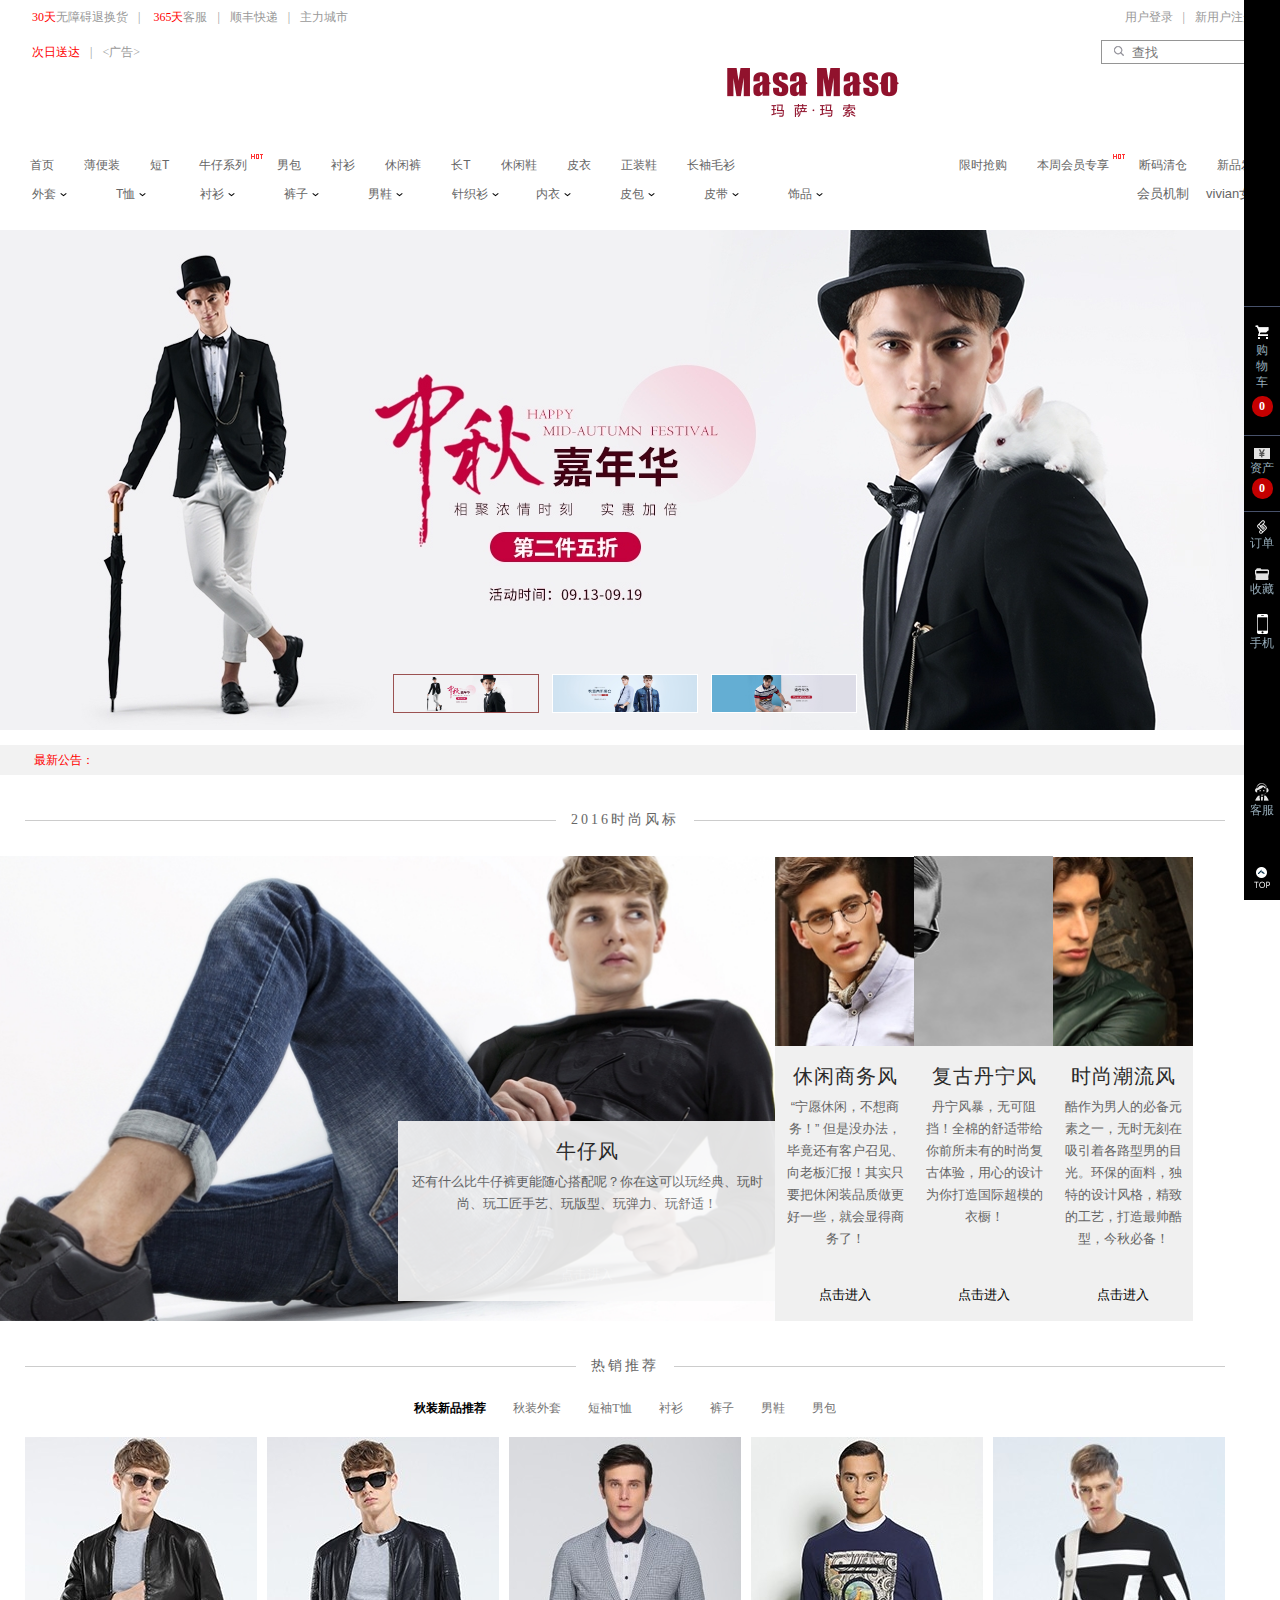
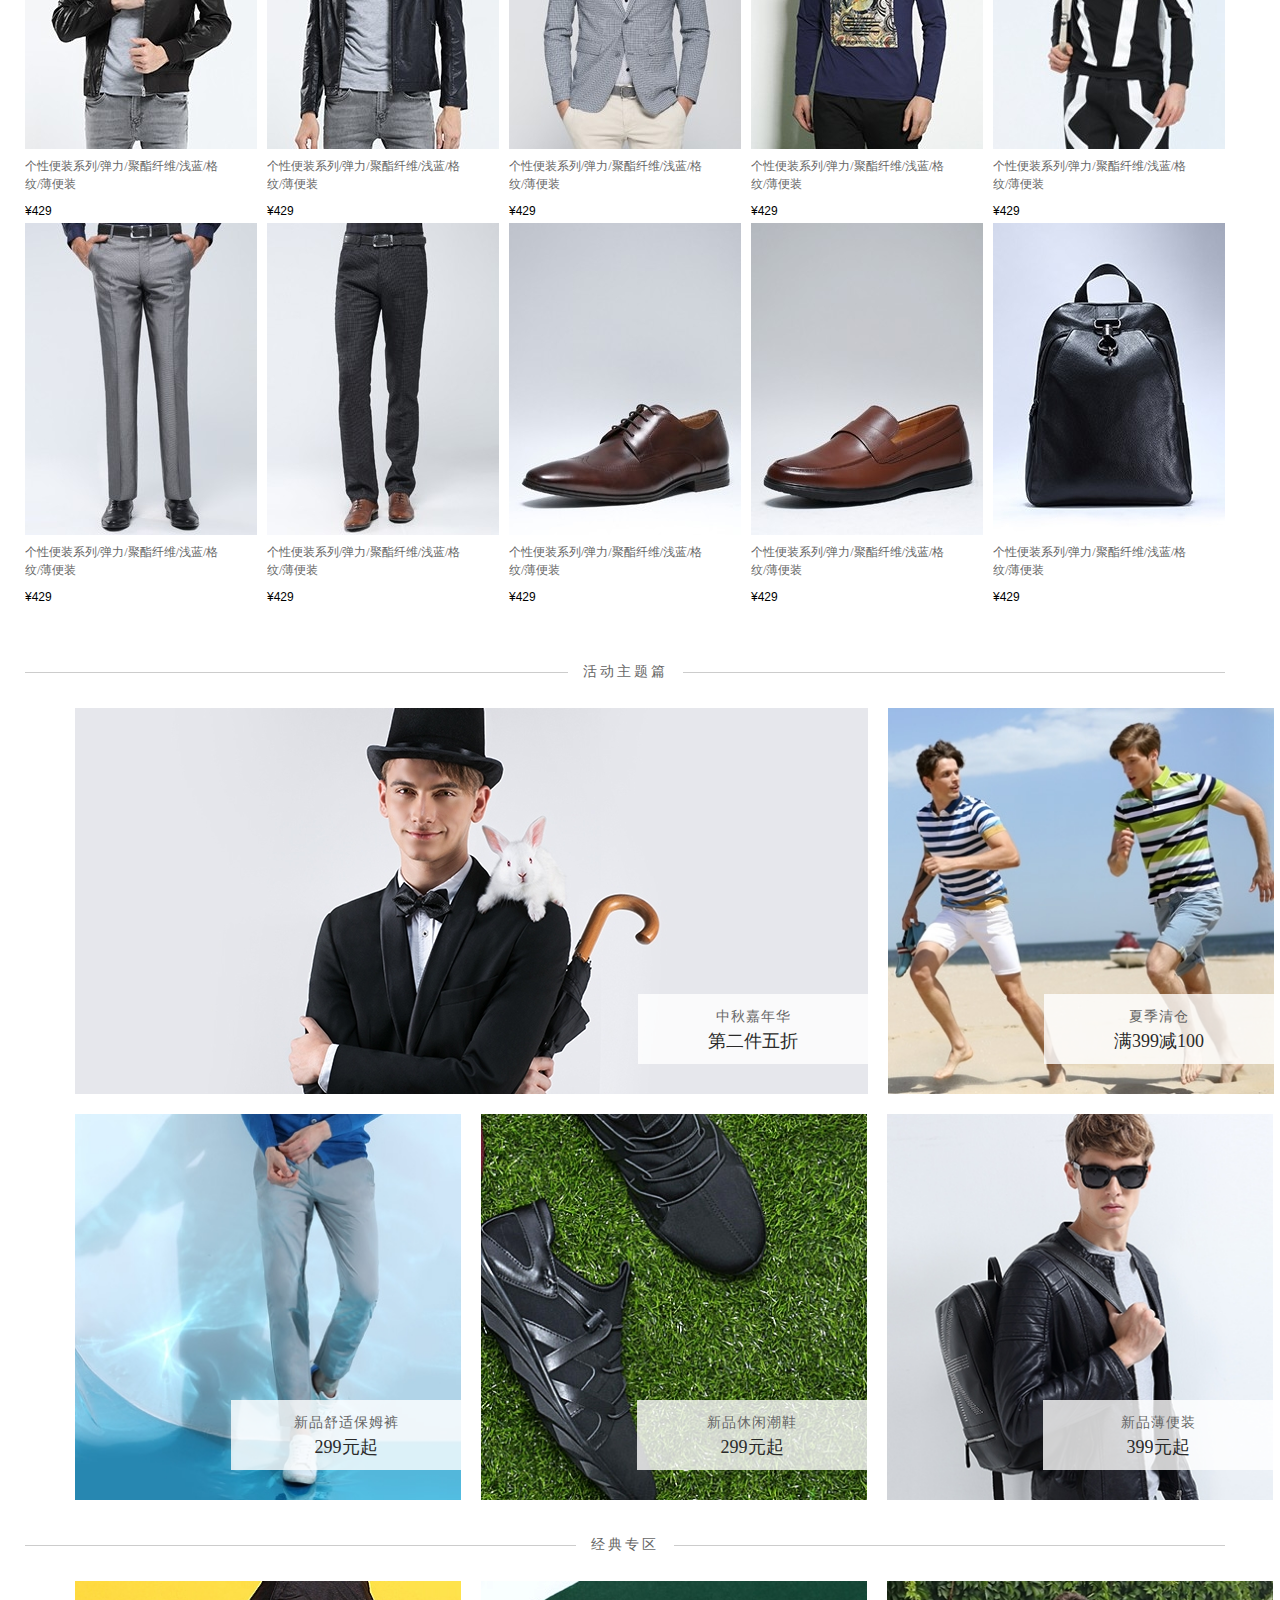
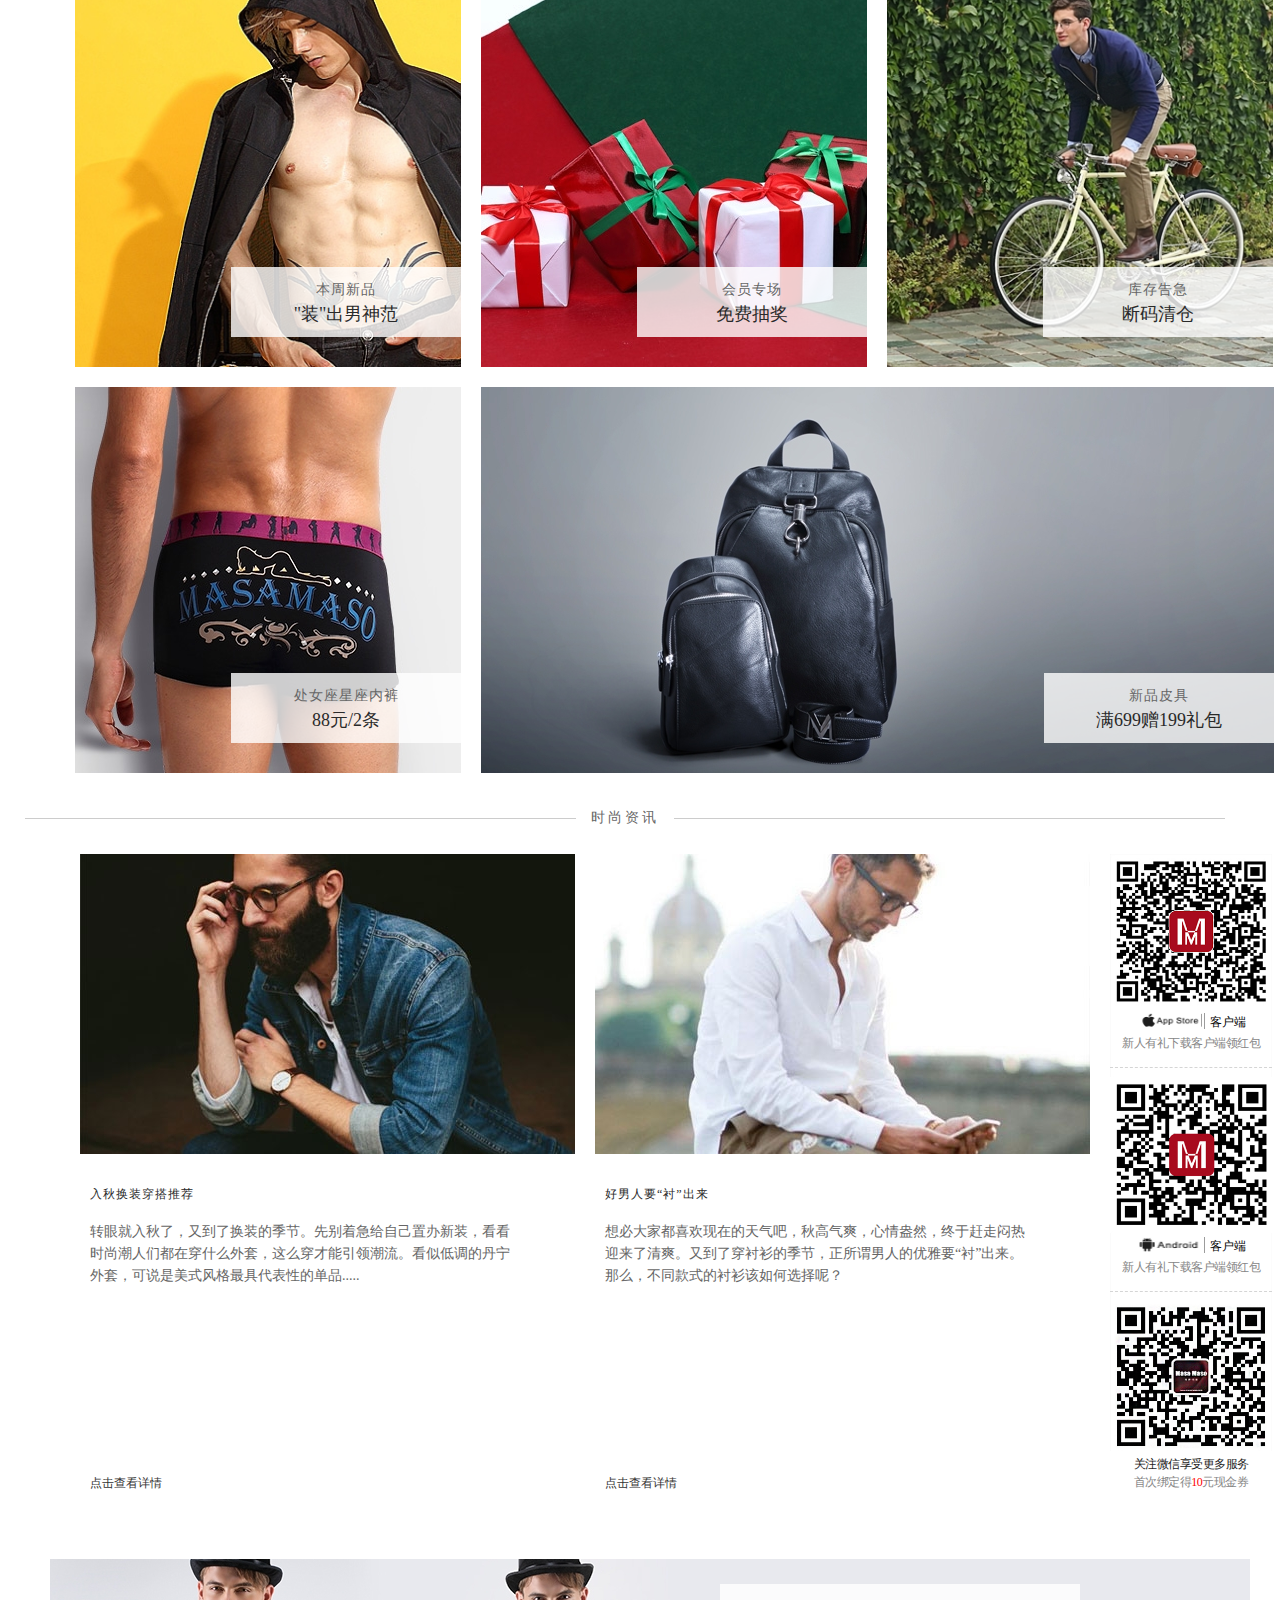
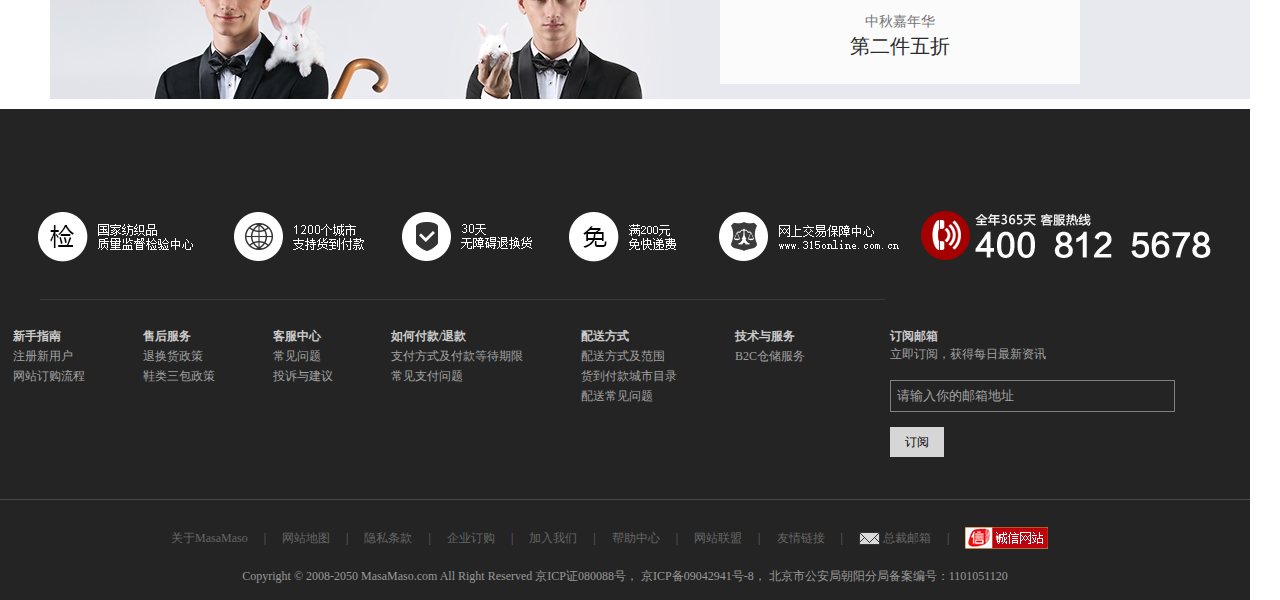
==== commit fbe55784: "“登商品尺寸无法获取到cookie值bug修复，可获取到相应尺寸值“" ====
--- a/src/html/index.html
+++ b/src/html/index.html
@@ -9,28 +9,11 @@
 		<link rel="stylesheet" href="../css/right.css" />
 
 		<script src="../assets/jquery-1.12.0.js"></script>
+		<script src="../assets/jquery.fullfoucs.js"></script>
 		<script src="../js/index.js"></script>
 		<script src="../js/common.js"></script>
 	<script>
-		jQuery(function($){
-	// load的第二种用法：
-	// 加载远程文件
-
-	// 1、先生成一个div
-	// 2、加载header.html
-	// 3、把div写入页面
-	$('<div/>').load('header.html',function(){
-		$(this).insertBefore('.container');
-	});
-
-	$('<div/>').load('footer.html',function(){
-		$(this).insertAfter('.container');
-	});	
-	$('<div/>').load('right.html',function(){
-		$(this).insertBefore('.container');
-	});
 	
-		
 	</script>
 	</head>
 	<body>
@@ -298,9 +281,6 @@
 							</div>
 						</a>				
 					</li>
-		
-				<!--</ul>-->
-				<!--<ul>-->
 					<li class="bottom">
 						<a href="#">
 							<div class="tab_serv">
@@ -488,10 +468,34 @@
 	    </div>
 		<!--商品列表-->							
 		<div class="tab-bd clearfix" >
-			<div class="in_masa" style="overflow: hidden;width:1250px;height:774px;">
+			<div class="in_masa">
 				<ul>
 					<li>
 						<div class="in_masa_up"> 									 				  
+							<a class="in_pic" href=""><img  src="../css/img/j1.jpg"></a> 
+						</div>
+						<div class="in_masa_info">					
+							<a class="gray" href="">个性便装系列/弹力/聚酯纤维/浅蓝/格纹/薄便装</a>
+							
+							<div class="in_price">							
+								<em><span class="yuan">¥</span><span>429</span></em> 
+							</div>
+						</div>
+					</li>   
+					<li>
+						<div class="in_masa_up"> 									 				  
+							<a class="in_pic" href=""><img  src="../css/img/j2.jpg"></a> 
+						</div>
+						<div class="in_masa_info">					
+							<a class="gray" href="">个性便装系列/弹力/聚酯纤维/浅蓝/格纹/薄便装</a>
+							 
+							<div class="in_price">							
+								<em><span class="yuan">¥</span><span>429</span></em> 
+							</div>
+						</div>
+					</li>
+					<li>
+						<div class="in_masa_up"> 									 				  
 							<a class="in_pic" href=""><img  src="../css/img/1.jpg"></a> 
 						</div>
 						<div class="in_masa_info">					
@@ -504,31 +508,7 @@
 					</li>   
 					<li>
 						<div class="in_masa_up"> 									 				  
-							<a class="in_pic" href=""><img  src="../css/img/2.jpg"></a> 
-						</div>
-						<div class="in_masa_info">					
-							<a class="gray" href="">个性便装系列/弹力/聚酯纤维/浅蓝/格纹/薄便装</a>
-							 
-							<div class="in_price">							
-								<em><span class="yuan">¥</span><span>429</span></em> 
-							</div>
-						</div>
-					</li>
-					<li>
-						<div class="in_masa_up"> 									 				  
-							<a class="in_pic" href=""><img  src="../css/img/1.jpg"></a> 
-						</div>
-						<div class="in_masa_info">					
-							<a class="gray" href="">个性便装系列/弹力/聚酯纤维/浅蓝/格纹/薄便装</a>
-							
-							<div class="in_price">							
-								<em><span class="yuan">¥</span><span>429</span></em> 
-							</div>
-						</div>
-					</li>   
-					<li>
-						<div class="in_masa_up"> 									 				  
-							<a class="in_pic" href=""><img  src="../css/img/3.jpg"></a> 
+							<a class="in_pic" href=""><img  src="../css/img/13.jpg"></a> 
 						</div>
 						<div class="in_masa_info">					
 							<a class="gray" href="">个性便装系列/弹力/聚酯纤维/浅蓝/格纹/薄便装</a>
@@ -540,19 +520,19 @@
 					</li>   
 					<li class="no-right">
 						<div class="in_masa_up"> 								 				  
-							<a class="in_pic" href=""><img  src="../css/img/4.jpg"></a> 
-						</div>
-						<div class="in_masa_info">					
-							<a class="gray" href="">个性便装系列/弹力/聚酯纤维/浅蓝/格纹/薄便装</a>
-							 
-							<div class="in_price">							
-								<em><span class="yuan">¥</span><span>429</span></em> 
-							</div>
-						</div>
-					</li>   
-					<li>
-						<div class="in_masa_up"> 									 				  
-							<a class="in_pic" href=""><img  src="../css/img/5.jpg"></a> 
+							<a class="in_pic" href=""><img  src="../css/img/14.jpg"></a> 
+						</div>
+						<div class="in_masa_info">					
+							<a class="gray" href="">个性便装系列/弹力/聚酯纤维/浅蓝/格纹/薄便装</a>
+							 
+							<div class="in_price">							
+								<em><span class="yuan">¥</span><span>429</span></em> 
+							</div>
+						</div>
+					</li>   
+					<li>
+						<div class="in_masa_up"> 									 				  
+							<a class="in_pic" href=""><img  src="../css/img/25.jpg"></a> 
 						</div>
 						<div class="in_masa_info">					
 							<a class="gray" href="">个性便装系列/弹力/聚酯纤维/浅蓝/格纹/薄便装</a>
@@ -564,31 +544,31 @@
 					</li> 
 					<li>
 						<div class="in_masa_up"> 									 				  
-							<a class="in_pic" href=""><img  src="../css/img/1.jpg"></a> 
-						</div>
-						<div class="in_masa_info">					
-							<a class="gray" href="">个性便装系列/弹力/聚酯纤维/浅蓝/格纹/薄便装</a>
-							
-							<div class="in_price">							
-								<em><span class="yuan">¥</span><span>429</span></em> 
-							</div>
-						</div>
-					</li>   
-					<li>
-						<div class="in_masa_up"> 									 				  
-							<a class="in_pic" href=""><img  src="../css/img/6.jpg"></a> 
-						</div>
-						<div class="in_masa_info">					
-							<a class="gray" href="">个性便装系列/弹力/聚酯纤维/浅蓝/格纹/薄便装</a>
-							 
-							<div class="in_price">							
-								<em><span class="yuan">¥</span><span>429</span></em> 
-							</div>
-						</div>
-					</li>   
-					<li>
-						<div class="in_masa_up"> 									 				  
-							<a class="in_pic" href=""><img  src="../css/img/7.jpg"></a> 
+							<a class="in_pic" href=""><img  src="../css/img/21.jpg"></a> 
+						</div>
+						<div class="in_masa_info">					
+							<a class="gray" href="">个性便装系列/弹力/聚酯纤维/浅蓝/格纹/薄便装</a>
+							
+							<div class="in_price">							
+								<em><span class="yuan">¥</span><span>429</span></em> 
+							</div>
+						</div>
+					</li>   
+					<li>
+						<div class="in_masa_up"> 									 				  
+							<a class="in_pic" href=""><img  src="../css/img/36.jpg"></a> 
+						</div>
+						<div class="in_masa_info">					
+							<a class="gray" href="">个性便装系列/弹力/聚酯纤维/浅蓝/格纹/薄便装</a>
+							 
+							<div class="in_price">							
+								<em><span class="yuan">¥</span><span>429</span></em> 
+							</div>
+						</div>
+					</li>   
+					<li>
+						<div class="in_masa_up"> 									 				  
+							<a class="in_pic" href=""><img  src="../css/img/37.jpg"></a> 
 						</div>
 						<div class="in_masa_info">					
 							<a class="gray" href="">个性便装系列/弹力/聚酯纤维/浅蓝/格纹/薄便装</a>
@@ -600,7 +580,7 @@
 					</li>   
 					<li class="no-right">
 						<div class="in_masa_up"> 									 				  
-							<a class="in_pic" href=""><img  src="../css/img/8.jpg"></a> 
+							<a class="in_pic" href=""><img  src="../css/img/41.jpg"></a> 
 						</div>
 						<div class="in_masa_info">					
 							<a class="gray" href="">个性便装系列/弹力/聚酯纤维/浅蓝/格纹/薄便装</a>
@@ -615,43 +595,43 @@
 				<ul>
 					<li>
 						<div class="in_masa_up"> 									 				  
-							<a class="in_pic" href=""><img  src="../css/img/1.jpg"></a> 
-						</div>
-						<div class="in_masa_info">					
-							<a class="gray" href="">个性便装系列/弹力/聚酯纤维/浅蓝/格纹/薄便装</a>
-							
-							<div class="in_price">							
-								<em><span class="yuan">¥</span><span>429</span></em> 
-							</div>
-						</div>
-					</li>   
-					<li>
-						<div class="in_masa_up"> 									 				  
-							<a class="in_pic" href=""><img  src="../css/img/2.jpg"></a> 
-						</div>
-						<div class="in_masa_info">					
-							<a class="gray" href="">个性便装系列/弹力/聚酯纤维/浅蓝/格纹/薄便装</a>
-							 
-							<div class="in_price">							
-								<em><span class="yuan">¥</span><span>429</span></em> 
-							</div>
-						</div>
-					</li>
-					<li>
-						<div class="in_masa_up"> 									 				  
-							<a class="in_pic" href=""><img  src="../css/img/1.jpg"></a> 
-						</div>
-						<div class="in_masa_info">					
-							<a class="gray" href="">个性便装系列/弹力/聚酯纤维/浅蓝/格纹/薄便装</a>
-							
-							<div class="in_price">							
-								<em><span class="yuan">¥</span><span>429</span></em> 
-							</div>
-						</div>
-					</li>   
-					<li>
-						<div class="in_masa_up"> 									 				  
-							<a class="in_pic" href=""><img  src="../css/img/3.jpg"></a> 
+							<a class="in_pic" href=""><img  src="../css/img/j1.jpg"></a> 
+						</div>
+						<div class="in_masa_info">					
+							<a class="gray" href="">个性便装系列/弹力/聚酯纤维/浅蓝/格纹/薄便装</a>
+							
+							<div class="in_price">							
+								<em><span class="yuan">¥</span><span>429</span></em> 
+							</div>
+						</div>
+					</li>   
+					<li>
+						<div class="in_masa_up"> 									 				  
+							<a class="in_pic" href=""><img  src="../css/img/j2.jpg"></a> 
+						</div>
+						<div class="in_masa_info">					
+							<a class="gray" href="">个性便装系列/弹力/聚酯纤维/浅蓝/格纹/薄便装</a>
+							 
+							<div class="in_price">							
+								<em><span class="yuan">¥</span><span>429</span></em> 
+							</div>
+						</div>
+					</li>
+					<li>
+						<div class="in_masa_up"> 									 				  
+							<a class="in_pic" href=""><img  src="../css/img/j1.jpg"></a> 
+						</div>
+						<div class="in_masa_info">					
+							<a class="gray" href="">个性便装系列/弹力/聚酯纤维/浅蓝/格纹/薄便装</a>
+							
+							<div class="in_price">							
+								<em><span class="yuan">¥</span><span>429</span></em> 
+							</div>
+						</div>
+					</li>   
+					<li>
+						<div class="in_masa_up"> 									 				  
+							<a class="in_pic" href=""><img  src="../css/img/j3.jpg"></a> 
 						</div>
 						<div class="in_masa_info">					
 							<a class="gray" href="">个性便装系列/弹力/聚酯纤维/浅蓝/格纹/薄便装</a>
@@ -663,19 +643,19 @@
 					</li>   
 					<li class="no-right">
 						<div class="in_masa_up"> 								 				  
-							<a class="in_pic" href=""><img  src="../css/img/4.jpg"></a> 
-						</div>
-						<div class="in_masa_info">					
-							<a class="gray" href="">个性便装系列/弹力/聚酯纤维/浅蓝/格纹/薄便装</a>
-							 
-							<div class="in_price">							
-								<em><span class="yuan">¥</span><span>429</span></em> 
-							</div>
-						</div>
-					</li>   
-					<li>
-						<div class="in_masa_up"> 									 				  
-							<a class="in_pic" href=""><img  src="../css/img/5.jpg"></a> 
+							<a class="in_pic" href=""><img  src="../css/img/j4.jpg"></a> 
+						</div>
+						<div class="in_masa_info">					
+							<a class="gray" href="">个性便装系列/弹力/聚酯纤维/浅蓝/格纹/薄便装</a>
+							 
+							<div class="in_price">							
+								<em><span class="yuan">¥</span><span>429</span></em> 
+							</div>
+						</div>
+					</li>   
+					<li>
+						<div class="in_masa_up"> 									 				  
+							<a class="in_pic" href=""><img  src="../css/img/j5.jpg"></a> 
 						</div>
 						<div class="in_masa_info">					
 							<a class="gray" href="">个性便装系列/弹力/聚酯纤维/浅蓝/格纹/薄便装</a>
@@ -687,31 +667,31 @@
 					</li> 
 					<li>
 						<div class="in_masa_up"> 									 				  
-							<a class="in_pic" href=""><img  src="../css/img/1.jpg"></a> 
-						</div>
-						<div class="in_masa_info">					
-							<a class="gray" href="">个性便装系列/弹力/聚酯纤维/浅蓝/格纹/薄便装</a>
-							
-							<div class="in_price">							
-								<em><span class="yuan">¥</span><span>429</span></em> 
-							</div>
-						</div>
-					</li>   
-					<li>
-						<div class="in_masa_up"> 									 				  
-							<a class="in_pic" href=""><img  src="../css/img/6.jpg"></a> 
-						</div>
-						<div class="in_masa_info">					
-							<a class="gray" href="">个性便装系列/弹力/聚酯纤维/浅蓝/格纹/薄便装</a>
-							 
-							<div class="in_price">							
-								<em><span class="yuan">¥</span><span>429</span></em> 
-							</div>
-						</div>
-					</li>   
-					<li>
-						<div class="in_masa_up"> 									 				  
-							<a class="in_pic" href=""><img  src="../css/img/7.jpg"></a> 
+							<a class="in_pic" href=""><img  src="../css/img/j1.jpg"></a> 
+						</div>
+						<div class="in_masa_info">					
+							<a class="gray" href="">个性便装系列/弹力/聚酯纤维/浅蓝/格纹/薄便装</a>
+							
+							<div class="in_price">							
+								<em><span class="yuan">¥</span><span>429</span></em> 
+							</div>
+						</div>
+					</li>   
+					<li>
+						<div class="in_masa_up"> 									 				  
+							<a class="in_pic" href=""><img  src="../css/img/j2.jpg"></a> 
+						</div>
+						<div class="in_masa_info">					
+							<a class="gray" href="">个性便装系列/弹力/聚酯纤维/浅蓝/格纹/薄便装</a>
+							 
+							<div class="in_price">							
+								<em><span class="yuan">¥</span><span>429</span></em> 
+							</div>
+						</div>
+					</li>   
+					<li>
+						<div class="in_masa_up"> 									 				  
+							<a class="in_pic" href=""><img  src="../css/img/j3.jpg"></a> 
 						</div>
 						<div class="in_masa_info">					
 							<a class="gray" href="">个性便装系列/弹力/聚酯纤维/浅蓝/格纹/薄便装</a>
@@ -723,7 +703,7 @@
 					</li>   
 					<li class="no-right">
 						<div class="in_masa_up"> 									 				  
-							<a class="in_pic" href=""><img  src="../css/img/8.jpg"></a> 
+							<a class="in_pic" href=""><img  src="../css/img/j4.jpg"></a> 
 						</div>
 						<div class="in_masa_info">					
 							<a class="gray" href="">个性便装系列/弹力/聚酯纤维/浅蓝/格纹/薄便装</a>
@@ -738,43 +718,43 @@
 				<ul>
 					<li>
 						<div class="in_masa_up"> 									 				  
-							<a class="in_pic" href=""><img  src="../css/img/1.jpg"></a> 
-						</div>
-						<div class="in_masa_info">					
-							<a class="gray" href="">个性便装系列/弹力/聚酯纤维/浅蓝/格纹/薄便装</a>
-							
-							<div class="in_price">							
-								<em><span class="yuan">¥</span><span>429</span></em> 
-							</div>
-						</div>
-					</li>   
-					<li>
-						<div class="in_masa_up"> 									 				  
-							<a class="in_pic" href=""><img  src="../css/img/2.jpg"></a> 
-						</div>
-						<div class="in_masa_info">					
-							<a class="gray" href="">个性便装系列/弹力/聚酯纤维/浅蓝/格纹/薄便装</a>
-							 
-							<div class="in_price">							
-								<em><span class="yuan">¥</span><span>429</span></em> 
-							</div>
-						</div>
-					</li>
-					<li>
-						<div class="in_masa_up"> 									 				  
-							<a class="in_pic" href=""><img  src="../css/img/1.jpg"></a> 
-						</div>
-						<div class="in_masa_info">					
-							<a class="gray" href="">个性便装系列/弹力/聚酯纤维/浅蓝/格纹/薄便装</a>
-							
-							<div class="in_price">							
-								<em><span class="yuan">¥</span><span>429</span></em> 
-							</div>
-						</div>
-					</li>   
-					<li>
-						<div class="in_masa_up"> 									 				  
-							<a class="in_pic" href=""><img  src="../css/img/3.jpg"></a> 
+							<a class="in_pic" href=""><img  src="../css/img/11.jpg"></a> 
+						</div>
+						<div class="in_masa_info">					
+							<a class="gray" href="">个性便装系列/弹力/聚酯纤维/浅蓝/格纹/薄便装</a>
+							
+							<div class="in_price">							
+								<em><span class="yuan">¥</span><span>429</span></em> 
+							</div>
+						</div>
+					</li>   
+					<li>
+						<div class="in_masa_up"> 									 				  
+							<a class="in_pic" href=""><img  src="../css/img/12.jpg"></a> 
+						</div>
+						<div class="in_masa_info">					
+							<a class="gray" href="">个性便装系列/弹力/聚酯纤维/浅蓝/格纹/薄便装</a>
+							 
+							<div class="in_price">							
+								<em><span class="yuan">¥</span><span>429</span></em> 
+							</div>
+						</div>
+					</li>
+					<li>
+						<div class="in_masa_up"> 									 				  
+							<a class="in_pic" href=""><img  src="../css/img/13.jpg"></a> 
+						</div>
+						<div class="in_masa_info">					
+							<a class="gray" href="">个性便装系列/弹力/聚酯纤维/浅蓝/格纹/薄便装</a>
+							
+							<div class="in_price">							
+								<em><span class="yuan">¥</span><span>429</span></em> 
+							</div>
+						</div>
+					</li>   
+					<li>
+						<div class="in_masa_up"> 									 				  
+							<a class="in_pic" href=""><img  src="../css/img/14.jpg"></a> 
 						</div>
 						<div class="in_masa_info">					
 							<a class="gray" href="">个性便装系列/弹力/聚酯纤维/浅蓝/格纹/薄便装</a>
@@ -786,19 +766,19 @@
 					</li>   
 					<li class="no-right">
 						<div class="in_masa_up"> 								 				  
-							<a class="in_pic" href=""><img  src="../css/img/4.jpg"></a> 
-						</div>
-						<div class="in_masa_info">					
-							<a class="gray" href="">个性便装系列/弹力/聚酯纤维/浅蓝/格纹/薄便装</a>
-							 
-							<div class="in_price">							
-								<em><span class="yuan">¥</span><span>429</span></em> 
-							</div>
-						</div>
-					</li>   
-					<li>
-						<div class="in_masa_up"> 									 				  
-							<a class="in_pic" href=""><img  src="../css/img/5.jpg"></a> 
+							<a class="in_pic" href=""><img  src="../css/img/15.jpg"></a> 
+						</div>
+						<div class="in_masa_info">					
+							<a class="gray" href="">个性便装系列/弹力/聚酯纤维/浅蓝/格纹/薄便装</a>
+							 
+							<div class="in_price">							
+								<em><span class="yuan">¥</span><span>429</span></em> 
+							</div>
+						</div>
+					</li>   
+					<li>
+						<div class="in_masa_up"> 									 				  
+							<a class="in_pic" href=""><img  src="../css/img/16.jpg"></a> 
 						</div>
 						<div class="in_masa_info">					
 							<a class="gray" href="">个性便装系列/弹力/聚酯纤维/浅蓝/格纹/薄便装</a>
@@ -810,31 +790,31 @@
 					</li> 
 					<li>
 						<div class="in_masa_up"> 									 				  
-							<a class="in_pic" href=""><img  src="../css/img/1.jpg"></a> 
-						</div>
-						<div class="in_masa_info">					
-							<a class="gray" href="">个性便装系列/弹力/聚酯纤维/浅蓝/格纹/薄便装</a>
-							
-							<div class="in_price">							
-								<em><span class="yuan">¥</span><span>429</span></em> 
-							</div>
-						</div>
-					</li>   
-					<li>
-						<div class="in_masa_up"> 									 				  
-							<a class="in_pic" href=""><img  src="../css/img/6.jpg"></a> 
-						</div>
-						<div class="in_masa_info">					
-							<a class="gray" href="">个性便装系列/弹力/聚酯纤维/浅蓝/格纹/薄便装</a>
-							 
-							<div class="in_price">							
-								<em><span class="yuan">¥</span><span>429</span></em> 
-							</div>
-						</div>
-					</li>   
-					<li>
-						<div class="in_masa_up"> 									 				  
-							<a class="in_pic" href=""><img  src="../css/img/7.jpg"></a> 
+							<a class="in_pic" href=""><img  src="../css/img/17.jpg"></a> 
+						</div>
+						<div class="in_masa_info">					
+							<a class="gray" href="">个性便装系列/弹力/聚酯纤维/浅蓝/格纹/薄便装</a>
+							
+							<div class="in_price">							
+								<em><span class="yuan">¥</span><span>429</span></em> 
+							</div>
+						</div>
+					</li>   
+					<li>
+						<div class="in_masa_up"> 									 				  
+							<a class="in_pic" href=""><img  src="../css/img/18.jpg"></a> 
+						</div>
+						<div class="in_masa_info">					
+							<a class="gray" href="">个性便装系列/弹力/聚酯纤维/浅蓝/格纹/薄便装</a>
+							 
+							<div class="in_price">							
+								<em><span class="yuan">¥</span><span>429</span></em> 
+							</div>
+						</div>
+					</li>   
+					<li>
+						<div class="in_masa_up"> 									 				  
+							<a class="in_pic" href=""><img  src="../css/img/11.jpg"></a> 
 						</div>
 						<div class="in_masa_info">					
 							<a class="gray" href="">个性便装系列/弹力/聚酯纤维/浅蓝/格纹/薄便装</a>
@@ -846,7 +826,7 @@
 					</li>   
 					<li class="no-right">
 						<div class="in_masa_up"> 									 				  
-							<a class="in_pic" href=""><img  src="../css/img/8.jpg"></a> 
+							<a class="in_pic" href=""><img  src="../css/img/12.jpg"></a> 
 						</div>
 						<div class="in_masa_info">					
 							<a class="gray" href="">个性便装系列/弹力/聚酯纤维/浅蓝/格纹/薄便装</a>
@@ -885,19 +865,19 @@
 					</li>
 					<li>
 						<div class="in_masa_up"> 									 				  
-							<a class="in_pic" href=""><img  src="../css/img/1.jpg"></a> 
-						</div>
-						<div class="in_masa_info">					
-							<a class="gray" href="">个性便装系列/弹力/聚酯纤维/浅蓝/格纹/薄便装</a>
-							
-							<div class="in_price">							
-								<em><span class="yuan">¥</span><span>429</span></em> 
-							</div>
-						</div>
-					</li>   
-					<li>
-						<div class="in_masa_up"> 									 				  
 							<a class="in_pic" href=""><img  src="../css/img/3.jpg"></a> 
+						</div>
+						<div class="in_masa_info">					
+							<a class="gray" href="">个性便装系列/弹力/聚酯纤维/浅蓝/格纹/薄便装</a>
+							
+							<div class="in_price">							
+								<em><span class="yuan">¥</span><span>429</span></em> 
+							</div>
+						</div>
+					</li>   
+					<li>
+						<div class="in_masa_up"> 									 				  
+							<a class="in_pic" href=""><img  src="../css/img/4.jpg"></a> 
 						</div>
 						<div class="in_masa_info">					
 							<a class="gray" href="">个性便装系列/弹力/聚酯纤维/浅蓝/格纹/薄便装</a>
@@ -909,18 +889,6 @@
 					</li>   
 					<li class="no-right">
 						<div class="in_masa_up"> 								 				  
-							<a class="in_pic" href=""><img  src="../css/img/4.jpg"></a> 
-						</div>
-						<div class="in_masa_info">					
-							<a class="gray" href="">个性便装系列/弹力/聚酯纤维/浅蓝/格纹/薄便装</a>
-							 
-							<div class="in_price">							
-								<em><span class="yuan">¥</span><span>429</span></em> 
-							</div>
-						</div>
-					</li>   
-					<li>
-						<div class="in_masa_up"> 									 				  
 							<a class="in_pic" href=""><img  src="../css/img/5.jpg"></a> 
 						</div>
 						<div class="in_masa_info">					
@@ -930,37 +898,49 @@
 								<em><span class="yuan">¥</span><span>429</span></em> 
 							</div>
 						</div>
+					</li>   
+					<li>
+						<div class="in_masa_up"> 									 				  
+							<a class="in_pic" href=""><img  src="../css/img/6.jpg"></a> 
+						</div>
+						<div class="in_masa_info">					
+							<a class="gray" href="">个性便装系列/弹力/聚酯纤维/浅蓝/格纹/薄便装</a>
+							 
+							<div class="in_price">							
+								<em><span class="yuan">¥</span><span>429</span></em> 
+							</div>
+						</div>
 					</li> 
 					<li>
 						<div class="in_masa_up"> 									 				  
+							<a class="in_pic" href=""><img  src="../css/img/7.jpg"></a> 
+						</div>
+						<div class="in_masa_info">					
+							<a class="gray" href="">个性便装系列/弹力/聚酯纤维/浅蓝/格纹/薄便装</a>
+							
+							<div class="in_price">							
+								<em><span class="yuan">¥</span><span>429</span></em> 
+							</div>
+						</div>
+					</li>   
+					<li>
+						<div class="in_masa_up"> 									 				  
+							<a class="in_pic" href=""><img  src="../css/img/8.jpg"></a> 
+						</div>
+						<div class="in_masa_info">					
+							<a class="gray" href="">个性便装系列/弹力/聚酯纤维/浅蓝/格纹/薄便装</a>
+							 
+							<div class="in_price">							
+								<em><span class="yuan">¥</span><span>429</span></em> 
+							</div>
+						</div>
+					</li>   
+					<li>
+						<div class="in_masa_up"> 									 				  
 							<a class="in_pic" href=""><img  src="../css/img/1.jpg"></a> 
 						</div>
 						<div class="in_masa_info">					
 							<a class="gray" href="">个性便装系列/弹力/聚酯纤维/浅蓝/格纹/薄便装</a>
-							
-							<div class="in_price">							
-								<em><span class="yuan">¥</span><span>429</span></em> 
-							</div>
-						</div>
-					</li>   
-					<li>
-						<div class="in_masa_up"> 									 				  
-							<a class="in_pic" href=""><img  src="../css/img/6.jpg"></a> 
-						</div>
-						<div class="in_masa_info">					
-							<a class="gray" href="">个性便装系列/弹力/聚酯纤维/浅蓝/格纹/薄便装</a>
-							 
-							<div class="in_price">							
-								<em><span class="yuan">¥</span><span>429</span></em> 
-							</div>
-						</div>
-					</li>   
-					<li>
-						<div class="in_masa_up"> 									 				  
-							<a class="in_pic" href=""><img  src="../css/img/7.jpg"></a> 
-						</div>
-						<div class="in_masa_info">					
-							<a class="gray" href="">个性便装系列/弹力/聚酯纤维/浅蓝/格纹/薄便装</a>
 							 
 							<div class="in_price">							
 								<em><span class="yuan">¥</span><span>429</span></em> 
@@ -969,7 +949,376 @@
 					</li>   
 					<li class="no-right">
 						<div class="in_masa_up"> 									 				  
-							<a class="in_pic" href=""><img  src="../css/img/8.jpg"></a> 
+							<a class="in_pic" href=""><img  src="../css/img/2.jpg"></a> 
+						</div>
+						<div class="in_masa_info">					
+							<a class="gray" href="">个性便装系列/弹力/聚酯纤维/浅蓝/格纹/薄便装</a>
+							 
+							<div class="in_price">							
+								<em><span class="yuan">¥</span><span>429</span></em> 
+							</div>
+						</div>
+					</li>
+					<p class="clearfix"></p>
+				</ul>
+				<ul>
+					<li>
+						<div class="in_masa_up"> 									 				  
+							<a class="in_pic" href=""><img  src="../css/img/21.jpg"></a> 
+						</div>
+						<div class="in_masa_info">					
+							<a class="gray" href="">个性便装系列/弹力/聚酯纤维/浅蓝/格纹/薄便装</a>
+							
+							<div class="in_price">							
+								<em><span class="yuan">¥</span><span>429</span></em> 
+							</div>
+						</div>
+					</li>   
+					<li>
+						<div class="in_masa_up"> 									 				  
+							<a class="in_pic" href=""><img  src="../css/img/22.jpg"></a> 
+						</div>
+						<div class="in_masa_info">					
+							<a class="gray" href="">个性便装系列/弹力/聚酯纤维/浅蓝/格纹/薄便装</a>
+							 
+							<div class="in_price">							
+								<em><span class="yuan">¥</span><span>429</span></em> 
+							</div>
+						</div>
+					</li>
+					<li>
+						<div class="in_masa_up"> 									 				  
+							<a class="in_pic" href=""><img  src="../css/img/23.jpg"></a> 
+						</div>
+						<div class="in_masa_info">					
+							<a class="gray" href="">个性便装系列/弹力/聚酯纤维/浅蓝/格纹/薄便装</a>
+							
+							<div class="in_price">							
+								<em><span class="yuan">¥</span><span>429</span></em> 
+							</div>
+						</div>
+					</li>   
+					<li>
+						<div class="in_masa_up"> 									 				  
+							<a class="in_pic" href=""><img  src="../css/img/24.jpg"></a> 
+						</div>
+						<div class="in_masa_info">					
+							<a class="gray" href="">个性便装系列/弹力/聚酯纤维/浅蓝/格纹/薄便装</a>
+							 
+							<div class="in_price">							
+								<em><span class="yuan">¥</span><span>429</span></em> 
+							</div>
+						</div>
+					</li>   
+					<li class="no-right">
+						<div class="in_masa_up"> 								 				  
+							<a class="in_pic" href=""><img  src="../css/img/25.jpg"></a> 
+						</div>
+						<div class="in_masa_info">					
+							<a class="gray" href="">个性便装系列/弹力/聚酯纤维/浅蓝/格纹/薄便装</a>
+							 
+							<div class="in_price">							
+								<em><span class="yuan">¥</span><span>429</span></em> 
+							</div>
+						</div>
+					</li>   
+					<li>
+						<div class="in_masa_up"> 									 				  
+							<a class="in_pic" href=""><img  src="../css/img/26.jpg"></a> 
+						</div>
+						<div class="in_masa_info">					
+							<a class="gray" href="">个性便装系列/弹力/聚酯纤维/浅蓝/格纹/薄便装</a>
+							 
+							<div class="in_price">							
+								<em><span class="yuan">¥</span><span>429</span></em> 
+							</div>
+						</div>
+					</li> 
+					<li>
+						<div class="in_masa_up"> 									 				  
+							<a class="in_pic" href=""><img  src="../css/img/27.jpg"></a> 
+						</div>
+						<div class="in_masa_info">					
+							<a class="gray" href="">个性便装系列/弹力/聚酯纤维/浅蓝/格纹/薄便装</a>
+							
+							<div class="in_price">							
+								<em><span class="yuan">¥</span><span>429</span></em> 
+							</div>
+						</div>
+					</li>   
+					<li>
+						<div class="in_masa_up"> 									 				  
+							<a class="in_pic" href=""><img  src="../css/img/28.jpg"></a> 
+						</div>
+						<div class="in_masa_info">					
+							<a class="gray" href="">个性便装系列/弹力/聚酯纤维/浅蓝/格纹/薄便装</a>
+							 
+							<div class="in_price">							
+								<em><span class="yuan">¥</span><span>429</span></em> 
+							</div>
+						</div>
+					</li>   
+					<li>
+						<div class="in_masa_up"> 									 				  
+							<a class="in_pic" href=""><img  src="../css/img/21.jpg"></a> 
+						</div>
+						<div class="in_masa_info">					
+							<a class="gray" href="">个性便装系列/弹力/聚酯纤维/浅蓝/格纹/薄便装</a>
+							 
+							<div class="in_price">							
+								<em><span class="yuan">¥</span><span>429</span></em> 
+							</div>
+						</div>
+					</li>   
+					<li class="no-right">
+						<div class="in_masa_up"> 									 				  
+							<a class="in_pic" href=""><img  src="../css/img/22.jpg"></a> 
+						</div>
+						<div class="in_masa_info">					
+							<a class="gray" href="">个性便装系列/弹力/聚酯纤维/浅蓝/格纹/薄便装</a>
+							 
+							<div class="in_price">							
+								<em><span class="yuan">¥</span><span>429</span></em> 
+							</div>
+						</div>
+					</li>
+					<p class="clearfix"></p>
+				</ul>
+				<ul>
+					<li>
+						<div class="in_masa_up"> 									 				  
+							<a class="in_pic" href=""><img  src="../css/img/31.jpg"></a> 
+						</div>
+						<div class="in_masa_info">					
+							<a class="gray" href="">个性便装系列/弹力/聚酯纤维/浅蓝/格纹/薄便装</a>
+							
+							<div class="in_price">							
+								<em><span class="yuan">¥</span><span>429</span></em> 
+							</div>
+						</div>
+					</li>   
+					<li>
+						<div class="in_masa_up"> 									 				  
+							<a class="in_pic" href=""><img  src="../css/img/32.jpg"></a> 
+						</div>
+						<div class="in_masa_info">					
+							<a class="gray" href="">个性便装系列/弹力/聚酯纤维/浅蓝/格纹/薄便装</a>
+							 
+							<div class="in_price">							
+								<em><span class="yuan">¥</span><span>429</span></em> 
+							</div>
+						</div>
+					</li>
+					<li>
+						<div class="in_masa_up"> 									 				  
+							<a class="in_pic" href=""><img  src="../css/img/33.jpg"></a> 
+						</div>
+						<div class="in_masa_info">					
+							<a class="gray" href="">个性便装系列/弹力/聚酯纤维/浅蓝/格纹/薄便装</a>
+							
+							<div class="in_price">							
+								<em><span class="yuan">¥</span><span>429</span></em> 
+							</div>
+						</div>
+					</li>   
+					<li>
+						<div class="in_masa_up"> 									 				  
+							<a class="in_pic" href=""><img  src="../css/img/34.jpg"></a> 
+						</div>
+						<div class="in_masa_info">					
+							<a class="gray" href="">个性便装系列/弹力/聚酯纤维/浅蓝/格纹/薄便装</a>
+							 
+							<div class="in_price">							
+								<em><span class="yuan">¥</span><span>429</span></em> 
+							</div>
+						</div>
+					</li>   
+					<li class="no-right">
+						<div class="in_masa_up"> 								 				  
+							<a class="in_pic" href=""><img  src="../css/img/35.jpg"></a> 
+						</div>
+						<div class="in_masa_info">					
+							<a class="gray" href="">个性便装系列/弹力/聚酯纤维/浅蓝/格纹/薄便装</a>
+							 
+							<div class="in_price">							
+								<em><span class="yuan">¥</span><span>429</span></em> 
+							</div>
+						</div>
+					</li>   
+					<li>
+						<div class="in_masa_up"> 									 				  
+							<a class="in_pic" href=""><img  src="../css/img/36.jpg"></a> 
+						</div>
+						<div class="in_masa_info">					
+							<a class="gray" href="">个性便装系列/弹力/聚酯纤维/浅蓝/格纹/薄便装</a>
+							 
+							<div class="in_price">							
+								<em><span class="yuan">¥</span><span>429</span></em> 
+							</div>
+						</div>
+					</li> 
+					<li>
+						<div class="in_masa_up"> 									 				  
+							<a class="in_pic" href=""><img  src="../css/img/37.jpg"></a> 
+						</div>
+						<div class="in_masa_info">					
+							<a class="gray" href="">个性便装系列/弹力/聚酯纤维/浅蓝/格纹/薄便装</a>
+							
+							<div class="in_price">							
+								<em><span class="yuan">¥</span><span>429</span></em> 
+							</div>
+						</div>
+					</li>   
+					<li>
+						<div class="in_masa_up"> 									 				  
+							<a class="in_pic" href=""><img  src="../css/img/38.jpg"></a> 
+						</div>
+						<div class="in_masa_info">					
+							<a class="gray" href="">个性便装系列/弹力/聚酯纤维/浅蓝/格纹/薄便装</a>
+							 
+							<div class="in_price">							
+								<em><span class="yuan">¥</span><span>429</span></em> 
+							</div>
+						</div>
+					</li>   
+					<li>
+						<div class="in_masa_up"> 									 				  
+							<a class="in_pic" href=""><img  src="../css/img/31.jpg"></a> 
+						</div>
+						<div class="in_masa_info">					
+							<a class="gray" href="">个性便装系列/弹力/聚酯纤维/浅蓝/格纹/薄便装</a>
+							 
+							<div class="in_price">							
+								<em><span class="yuan">¥</span><span>429</span></em> 
+							</div>
+						</div>
+					</li>   
+					<li class="no-right">
+						<div class="in_masa_up"> 									 				  
+							<a class="in_pic" href=""><img  src="../css/img/32.jpg"></a> 
+						</div>
+						<div class="in_masa_info">					
+							<a class="gray" href="">个性便装系列/弹力/聚酯纤维/浅蓝/格纹/薄便装</a>
+							 
+							<div class="in_price">							
+								<em><span class="yuan">¥</span><span>429</span></em> 
+							</div>
+						</div>
+					</li>
+					<p class="clearfix"></p>
+				</ul>
+				<ul>
+					<li>
+						<div class="in_masa_up"> 									 				  
+							<a class="in_pic" href=""><img  src="../css/img/41.jpg"></a> 
+						</div>
+						<div class="in_masa_info">					
+							<a class="gray" href="">个性便装系列/弹力/聚酯纤维/浅蓝/格纹/薄便装</a>
+							
+							<div class="in_price">							
+								<em><span class="yuan">¥</span><span>429</span></em> 
+							</div>
+						</div>
+					</li>   
+					<li>
+						<div class="in_masa_up"> 									 				  
+							<a class="in_pic" href=""><img  src="../css/img/42.jpg"></a> 
+						</div>
+						<div class="in_masa_info">					
+							<a class="gray" href="">个性便装系列/弹力/聚酯纤维/浅蓝/格纹/薄便装</a>
+							 
+							<div class="in_price">							
+								<em><span class="yuan">¥</span><span>429</span></em> 
+							</div>
+						</div>
+					</li>
+					<li>
+						<div class="in_masa_up"> 									 				  
+							<a class="in_pic" href=""><img  src="../css/img/41.jpg"></a> 
+						</div>
+						<div class="in_masa_info">					
+							<a class="gray" href="">个性便装系列/弹力/聚酯纤维/浅蓝/格纹/薄便装</a>
+							
+							<div class="in_price">							
+								<em><span class="yuan">¥</span><span>429</span></em> 
+							</div>
+						</div>
+					</li>   
+					<li>
+						<div class="in_masa_up"> 									 				  
+							<a class="in_pic" href=""><img  src="../css/img/42.jpg"></a> 
+						</div>
+						<div class="in_masa_info">					
+							<a class="gray" href="">个性便装系列/弹力/聚酯纤维/浅蓝/格纹/薄便装</a>
+							 
+							<div class="in_price">							
+								<em><span class="yuan">¥</span><span>429</span></em> 
+							</div>
+						</div>
+					</li>   
+					<li class="no-right">
+						<div class="in_masa_up"> 								 				  
+							<a class="in_pic" href=""><img  src="../css/img/41.jpg"></a> 
+						</div>
+						<div class="in_masa_info">					
+							<a class="gray" href="">个性便装系列/弹力/聚酯纤维/浅蓝/格纹/薄便装</a>
+							 
+							<div class="in_price">							
+								<em><span class="yuan">¥</span><span>429</span></em> 
+							</div>
+						</div>
+					</li>   
+					<li>
+						<div class="in_masa_up"> 									 				  
+							<a class="in_pic" href=""><img  src="../css/img/42.jpg"></a> 
+						</div>
+						<div class="in_masa_info">					
+							<a class="gray" href="">个性便装系列/弹力/聚酯纤维/浅蓝/格纹/薄便装</a>
+							 
+							<div class="in_price">							
+								<em><span class="yuan">¥</span><span>429</span></em> 
+							</div>
+						</div>
+					</li> 
+					<li>
+						<div class="in_masa_up"> 									 				  
+							<a class="in_pic" href=""><img  src="../css/img/41.jpg"></a> 
+						</div>
+						<div class="in_masa_info">					
+							<a class="gray" href="">个性便装系列/弹力/聚酯纤维/浅蓝/格纹/薄便装</a>
+							
+							<div class="in_price">							
+								<em><span class="yuan">¥</span><span>429</span></em> 
+							</div>
+						</div>
+					</li>   
+					<li>
+						<div class="in_masa_up"> 									 				  
+							<a class="in_pic" href=""><img  src="../css/img/42.jpg"></a> 
+						</div>
+						<div class="in_masa_info">					
+							<a class="gray" href="">个性便装系列/弹力/聚酯纤维/浅蓝/格纹/薄便装</a>
+							 
+							<div class="in_price">							
+								<em><span class="yuan">¥</span><span>429</span></em> 
+							</div>
+						</div>
+					</li>   
+					<li>
+						<div class="in_masa_up"> 									 				  
+							<a class="in_pic" href=""><img  src="../css/img/41.jpg"></a> 
+						</div>
+						<div class="in_masa_info">					
+							<a class="gray" href="">个性便装系列/弹力/聚酯纤维/浅蓝/格纹/薄便装</a>
+							 
+							<div class="in_price">							
+								<em><span class="yuan">¥</span><span>429</span></em> 
+							</div>
+						</div>
+					</li>   
+					<li class="no-right">
+						<div class="in_masa_up"> 									 				  
+							<a class="in_pic" href=""><img  src="../css/img/42.jpg"></a> 
 						</div>
 						<div class="in_masa_info">					
 							<a class="gray" href="">个性便装系列/弹力/聚酯纤维/浅蓝/格纹/薄便装</a>
--- a/src/css/index.css
+++ b/src/css/index.css
@@ -104,8 +104,9 @@
 .recomment li.red:hover,.recomment li .red{color:red;}
 
 /*商品列表*/
-.tab-bd {height: 810px;overflow: hidden; position: relative; width:1200px; margin:0 auto;}
-.in_masa{position: absolute; width: 1250px;  display:inline-block;}
+.tab-bd {height: 810px;overflow: hidden; width:1200px; margin:0 auto;}
+.in_masa{position: relative;  left:0;top:0;width: 1250px; overflow: hidden;height:774px;width:1250px;}
+.in_masa ul{float:left;position: absolute;left:0;top:0;width:1250px;height:774px;display: none;}
 .in_masa li{width:232px; float: left; margin-right: 10px;}
 .in_masa .no-right{margin-right:0;}
 .in_masa_up {position: relative; height: 320px;z-index: 5;overflow: hidden;zoom: 1;}
@@ -172,5 +173,5 @@
 .foot_add .text .hottextcontent{color:#2a2a2a;font-size: 20px;font-weight: normal;}
 .foot_add .text:hover p{color:#fff;}
 .foot_add .text:hover{background:#990000;}
-.hot-active li:hover .text p{color:#fff;}
-.hot-active li:hover div{background:#990000;color:#fff;}+.foot_add li:hover .text p{color:#fff;}
+.foot_add li:hover div{background:#990000;color:#fff;}--- a/src/css/right.css
+++ b/src/css/right.css
@@ -17,7 +17,6 @@
 .tab_logo_ord { background:url(../css/img/nav_icon.png) no-repeat 0 -83px; width:10px; height:14px; margin:0 auto 3px;}
 .tab_favor,.tab_weixin,.tab_top { height:30px;}
 .tab_logo_favor { background:url(../css/img/nav_icon.png) no-repeat -1px -118px; width:14px; height:12px; margin:0 auto 3px;}
-.tab_logo_weixin { background:url(../css/img/nav_icon.png) no-repeat -1px -161px; width:18px; height:14px; margin:0 auto 3px;}
 .tab_logo_weixin { background:url(../css/img/weixin2_icon.png) no-repeat 0 0; width:11px; height:20px; margin:0 auto 3px;}
 
 .bottom { bottom:20px; position:absolute; width:36px; padding-top:120px;}
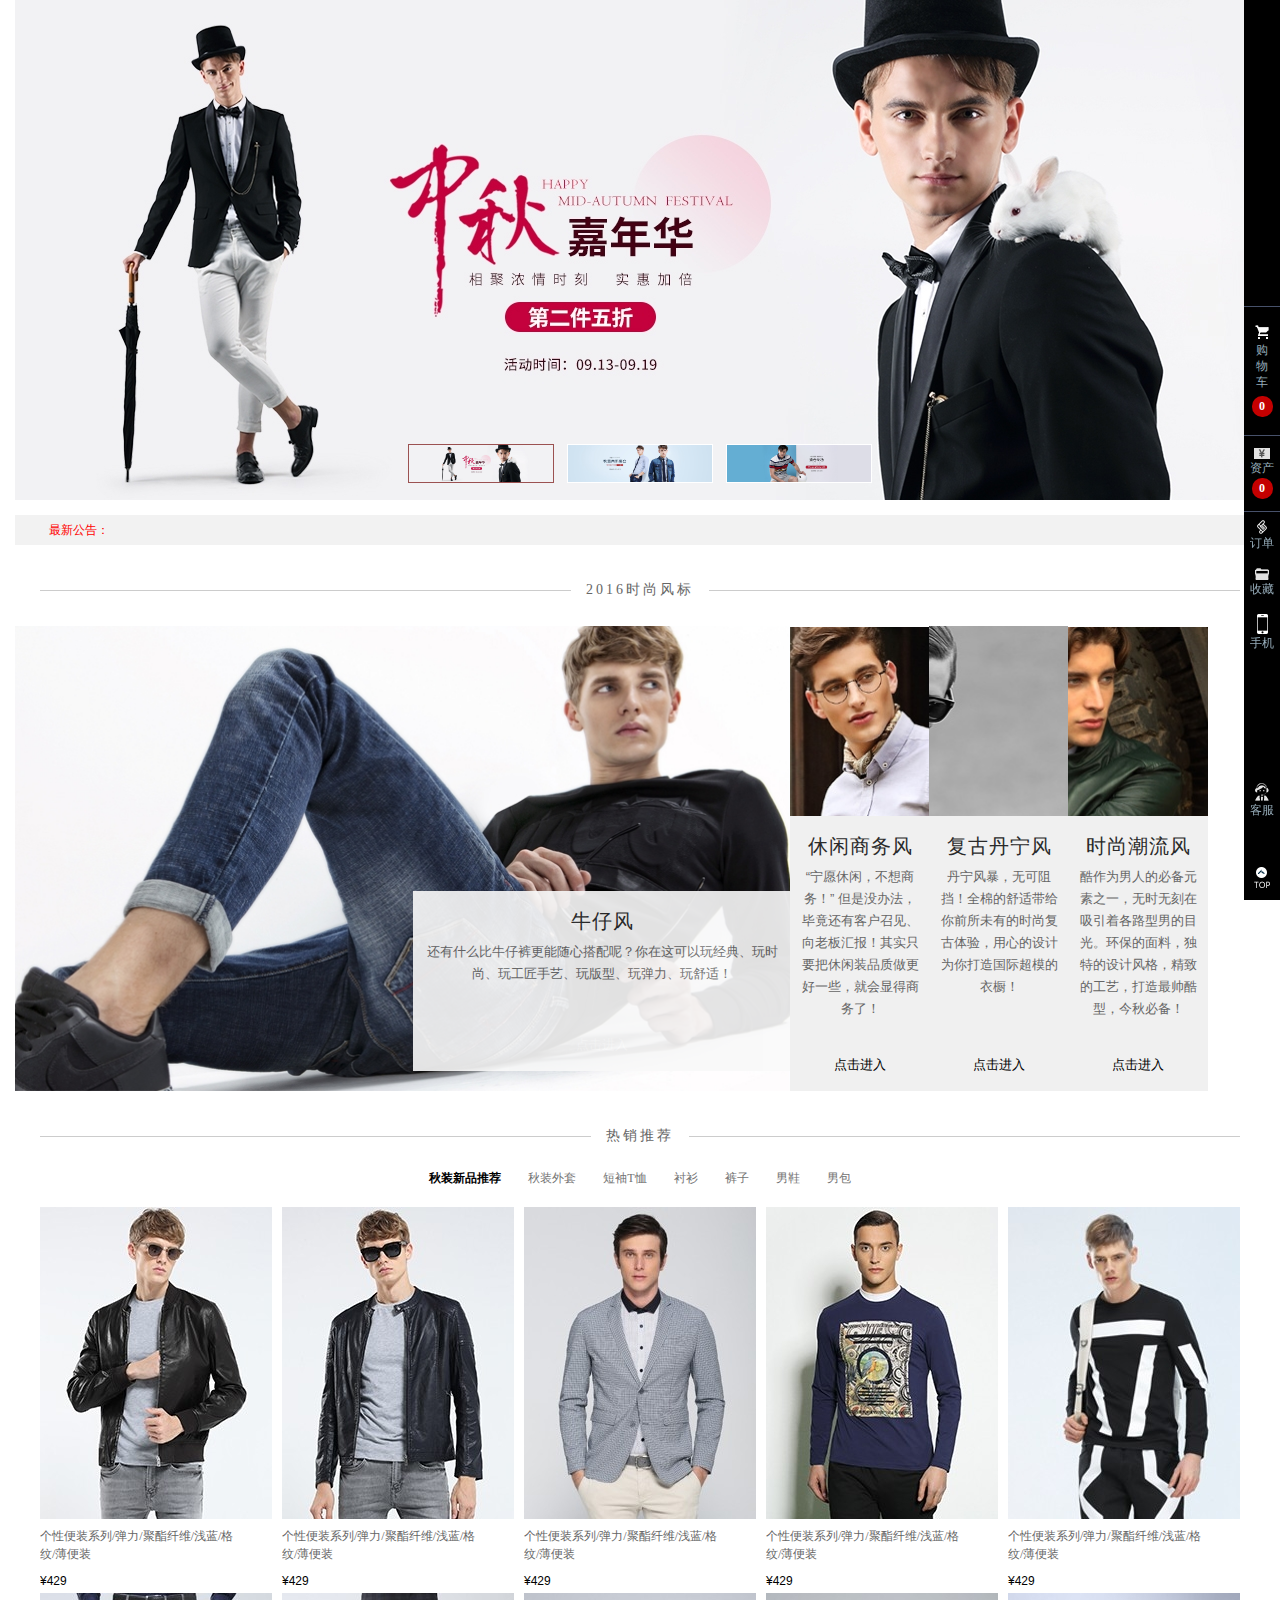
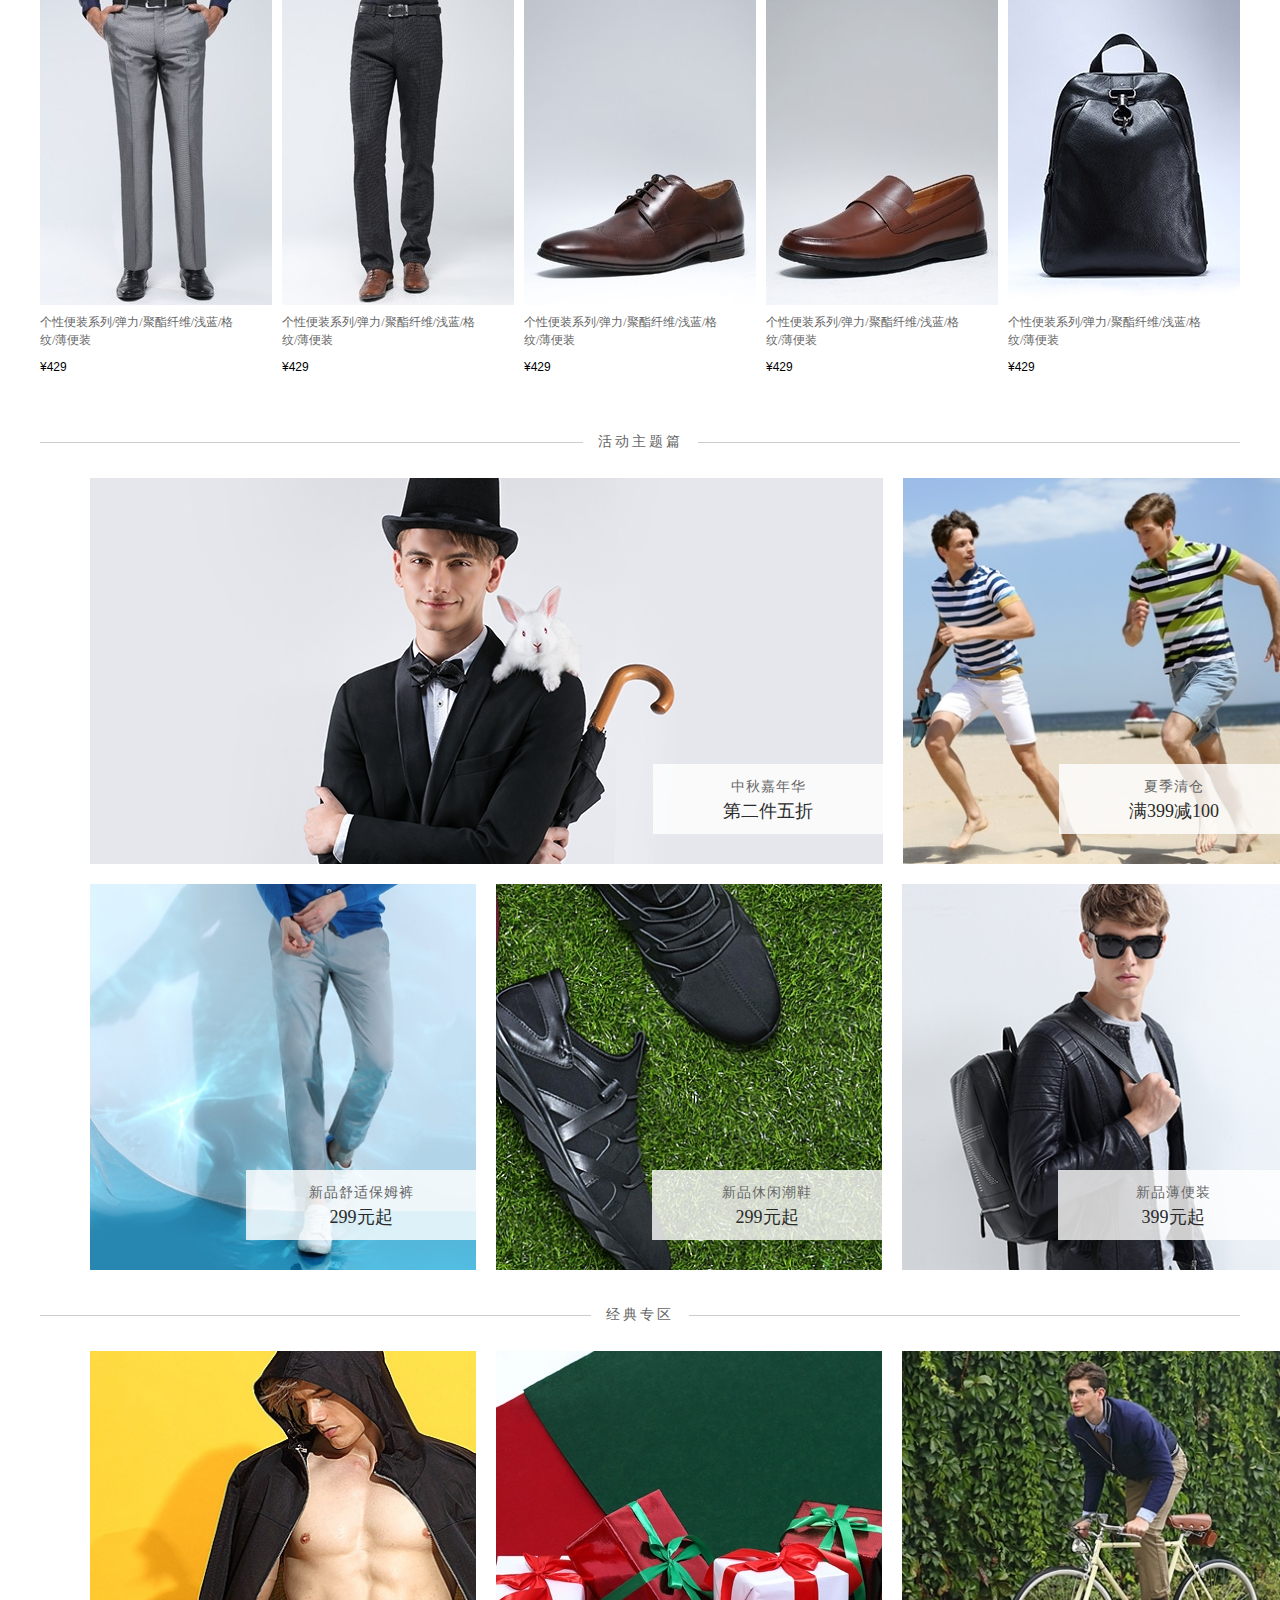
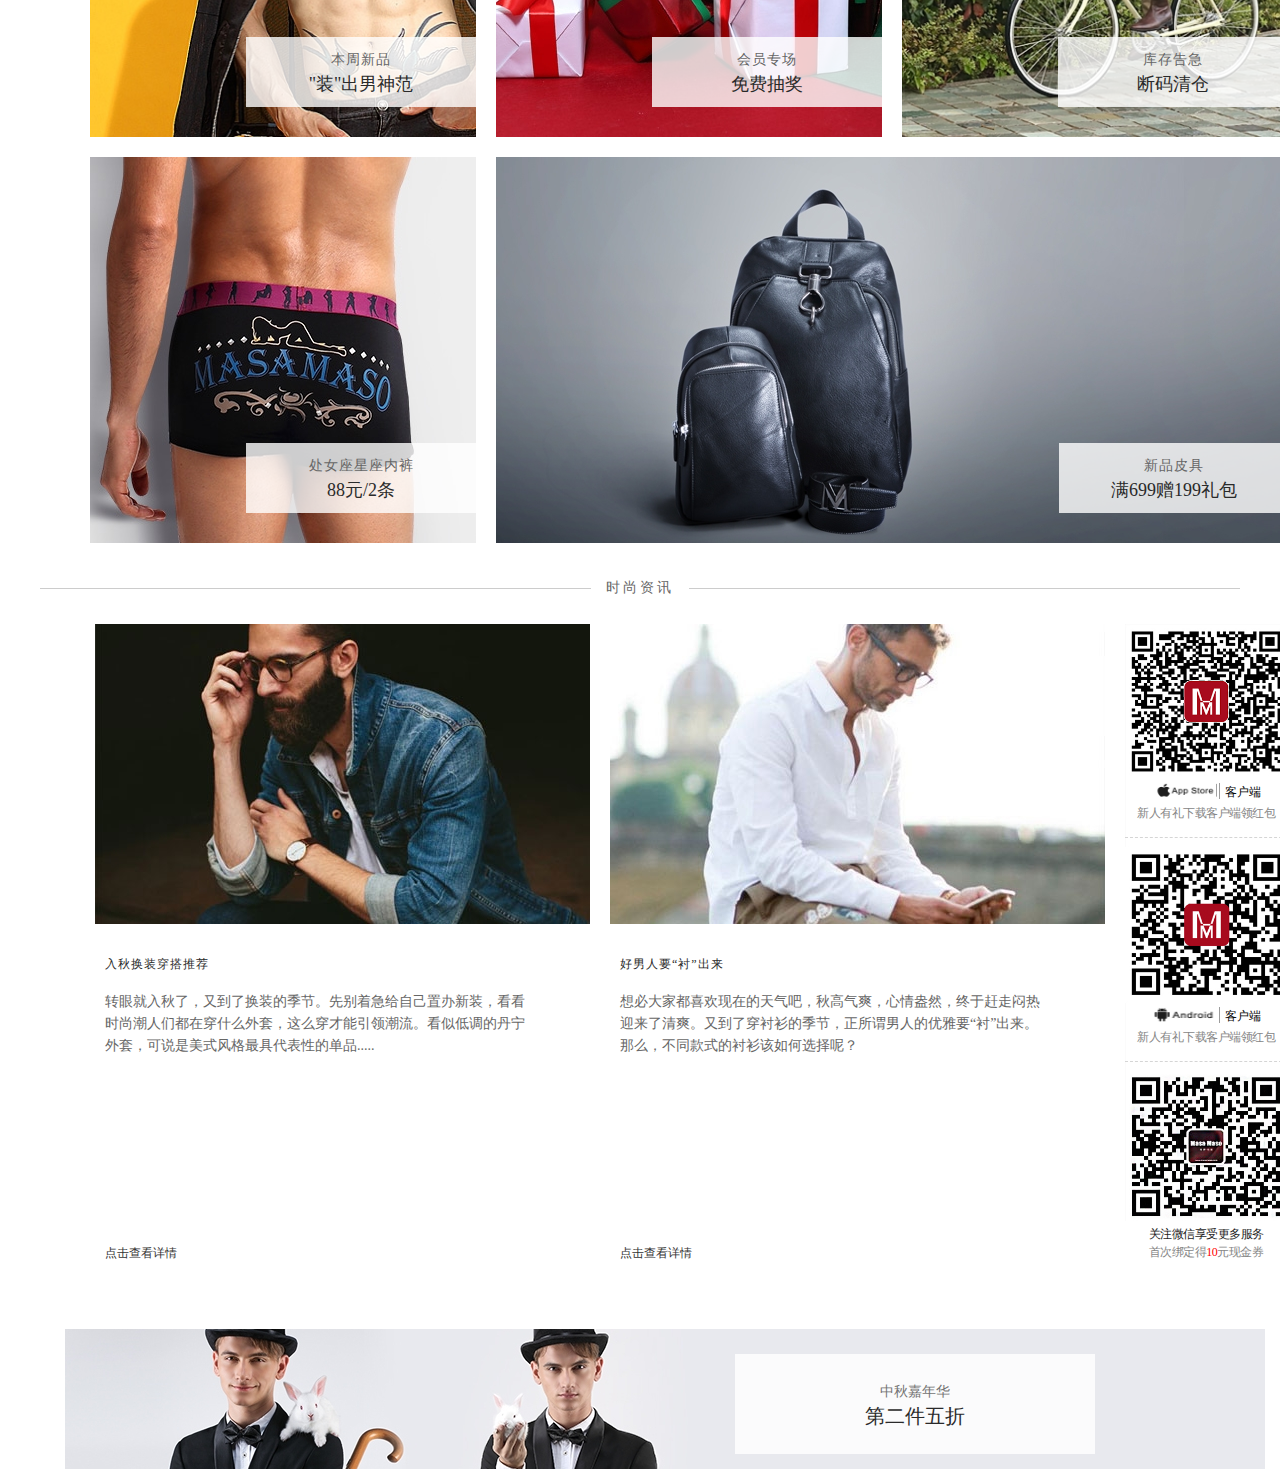
==== commit e582acef: "最终版本" ====
--- a/src/html/index.html
+++ b/src/html/index.html
@@ -9,307 +9,26 @@
 		<link rel="stylesheet" href="../css/right.css" />
 
 		<script src="../assets/jquery-1.12.0.js"></script>
-		<script src="../assets/jquery.fullfoucs.js"></script>
+		<script src="../js/mycookie.js"></script>
 		<script src="../js/index.js"></script>
 		<script src="../js/common.js"></script>
 	<script>
-	
+	window.onload = function(){
+		var index_one = document.getElementById("index_one");
+		var index_two = document.getElementById("index_two");
+		var username = document.getElementById("username");
+		var str = getCookie("a");
+		
+		var a = JSON.parse(str);
+		index_one.style.display = "none";
+		index_two.style.display = "block";
+		for (var i = 0; i < a.length; i++){
+			username.innerHTML = a[i].email;	  
+		}
+	}
 	</script>
 	</head>
 	<body>
-	<div class="head-top">		
-	<div class="head">
-	  <!--logo-->
-	  <div class="header_top">
-	      <div class="top_box">
-	          <div class="top_left_box fl">
-	              <span style="color:red;">30天</span>无障碍退换货<i>|</i>
-	              <span style="color:red;">365天</span>客服<i>|</i>顺丰快递<i>|</i>主力城市
-	              <span style="color:red;">次日送达</span><i>|</i>&lt;广告&gt;
-	          </div>
-	          <div class="fr top_right_ctl" id="index_login">
-	          	<a href="../html/login.html">用户登录</a><i>|</i><a href="../html/register.html">新用户注册</a>
-	          </div>
-	          <p class="cl"></p>
-	      </div>
-	  </div>
-	  
-	  <div class="header_box">
-	      <div class="header clearfix">
-	          <a href=""><img src="../css/img/logor.jpg" class="logo-img"></a>
-	          <div class="header-seach">    
-		          <form>
-	                  <input type="text" placeholder="查找" name="keywords" class="search-input">
-	                  <input type="submit" value=""> 
-		          </form>
-	          </div>
-	      </div>
-	      <p class="clearfix"></p>
-	  </div>  
-	  
-	 <!-- 上部导航菜单 -->  
-	   <div class="header-nav"> 
-	      <div class="fl">    
-			   <a href="../html/index.html" title="首页"  >首页</a>  
-			   <a href="../html/list.html" title="薄便装"  >薄便装</a> 		 
-			   <a href="../html/list.html" title="短T"  >短T </a> 		 
-			   <a href="../html/list.html" title="牛仔系列"  >牛仔系列<i class="new-nav"><img src="../css/img/hot.gif"></i></a> 		 
-			   <a href="../html/list.html" title="男包"  >男包</a> 		 
-			   <a href="../html/list.html" title="衬衫"  >衬衫</a> 		 
-			   <a href="../html/list.html" title="休闲裤"  >休闲裤</a> 		 
-			   <a href="../html/list.html" title="长T"  >长T</a> 		 
-			   <a href="../html/list.html" title="休闲鞋"  >休闲鞋</a> 		 
-			   <a href="../html/list.html" title="皮衣"  >皮衣</a> 		 
-			   <a href="../html/list.html" title="正装鞋"  >正装鞋</a> 		 
-			   <a href="../html/list.html" title="长袖毛衫"  >长袖毛衫</a> 		 
-	      </div>
-	      <div class="fr">
-	      	<a href="../html/list.html" title="限时抢购"  >限时抢购</a> 
-			<a href="../html/list.html" title="本周会员专享"  >本周会员专享<i class="hot-nav"><img src="../css/img/hot.gif"></i></a>   			      
-			<a href="../html/list.html" title="断码清仓"  >断码清仓</a>   				      
-			<a href="../html/list.html" title="新品发布" class="no-mr" >新品发布</a>   				     
-	      </div>
-	      <p class="clearfix"></p>
-	  </div>
-	<!-- 上部导航菜单 menu_end-->    
-	</div>
-	<!-- 下部导航菜单 --> 
- 	<div class="menu_box_nav">
-	    <div class="menu2">
-	        <ul class="second_menu f12">								 
-				<li class=""><a id="" href=""  title="会员机制">会员机制</a></li>									 
-				<li class=""><a id="" href=""  title="vivian女装">vivian女装</a></li>	
-			</ul>
-	        <ul class="menu_box_list">    	   
-				<li class="mm0">
-					<a id="menu_m0" href="../html/list.html" title="外套"  >
-						<span id="imgdropmenu0">外套</span> 
-						<i class="arr"></i>
-					</a>
-				</li>  
-				<li class="mm1">
-					<a id="menu_m1" href="../html/list.html" title="T恤"  >
-						<span id="imgdropmenu0">T恤</span> 
-						<i class="arr"></i>
-					</a>
-				</li>  
-				<li class="mm2">
-					<a id="menu_m2" href="../html/list.html" title="衬衫"  >
-						<span id="imgdropmenu0">衬衫</span> 
-						<i class="arr"></i>
-					</a>
-				</li>	   
-				<li class="mm3">
-					<a id="menu_m3" href="../html/list.html" title="裤子"  >
-						<span id="imgdropmenu0">裤子</span> 
-						<i class="arr"></i>
-					</a>
-				</li>    
-				<li class="mm4">
-					<a id="menu_m4" href="../html/list.html" title="男鞋"  >
-						<span id="imgdropmenu0">男鞋</span> 
-						<i class="arr"></i>
-					</a>
-				</li>   
-				<li class="mm5">
-					<a id="menu_m5" href="../html/list.html" title="针织衫"  >
-						<span id="imgdropmenu0">针织衫</span> 
-						<i class="arr"></i>
-					</a>
-				</li>
-				<li class="mm6">
-					<a id="menu_m6" href="../html/list.html" title="内衣"  >
-						<span id="imgdropmenu0">内衣</span> 
-						<i class="arr"></i>
-					</a>
-				</li> 
-				<li class="mm7">
-					<a id="menu_m7" href="../html/list.html" title="皮包"  >
-						<span id="imgdropmenu0">皮包</span> 
-						<i class="arr"></i>
-					</a>
-				</li><li class="mm8">
-					<a id="menu_m8" href="../html/list.html" title="皮带"  >
-						<span id="imgdropmenu0">皮带</span> 
-						<i class="arr"></i>
-					</a>
-				</li> 
-				<li class="mm9">
-					<a id="menu_m9" href="../html/list.html" title="饰品"  >
-						<span id="imgdropmenu0">饰品</span> 
-						<i class="arr"></i>
-					</a>
-				</li>
-	         </ul>
-	     </div>
-	     <p class="clearfix"></p>     
-     
-     	<!--弹出菜单-->     
-         <div class="maso_nav">
-            <div class="masa_nav_ali">
-                <a href=""  ><img src="../css/img/masa_nav_add.jpg"></a>
-            </div>                        
-			<ul class="" index="0">
-				<li><a href="../html/list.html"  >个性便装</a></li>
-				<li><a href="../html/list.html"  >皮衣</a></li>
-				<li><a href="../html/list.html"  >时尚夹克</a></li>
-				<li><a href="../html/list.html"  >牛仔外套</a></li>
-				<li><a href="../html/list.html"  >冬装外套</a></li>
-				<li><a href="../html/list.html"  >卫衣</a></li>
-		  	</ul>
-			<ul class="" index="1">
-				<li><a href="../html/list.html"  >短袖T恤</a></li>
-				<li><a href="../html/list.html"  >长袖T恤</a></li>
-				<li><a href="../html/list.html"  >打底衫</a></li>
-		  	</ul>
-			<ul class="" index="2">
-				<li><a href="../html/list.html"  >牛仔衬衫</a></li>
-				<li><a href="../html/list.html"  >牛津纺/亚麻</a></li>
-				<li><a href="../html/list.html"  >极简系列</a></li>
-				<li><a href="../html/list.html"  >格纹系列</a></li>
-				<li><a href="../html/list.html"  >品质系列</a></li>
-				<li><a href="../html/list.html"  >短袖衬衫</a></li>
-		  	</ul>
-		  	<ul class="" index="3">
-				<li><a href="../html/list.html"  >休闲裤</a></li>
-				<li><a href="../html/list.html"  >牛仔裤</a></li>
-				<li><a href="../html/list.html"  >休闲短裤</a></li>
-				<li><a href="../html/list.html"  >西裤</a></li>
-		  	</ul>
-		  	<ul class="" index="4">
-				<li><a href="../html/list.html"  >休闲鞋</a></li>
-				<li><a href="../html/list.html"  >运动鞋</a></li>
-				<li><a href="../html/list.html"  >正装鞋</a></li>
-				<li><a href="../html/list.html"  >皮靴</a></li>
-				<li><a href="../html/list.html"  >编织鞋</a></li>
-				<li><a href="../html/list.html"  >凉鞋</a></li>
-		  	</ul>
-			<ul class="" index="5">
-				<li><a href="../html/list.html"  >长袖毛衫</a></li>
-				<li><a href="../html/list.html"  >长袖开衫</a></li>
-				<li><a href="../html/list.html"  >毛背心</a></li>
-		  	</ul>		  
-			<ul class="" index="6">
-				<li><a href="../html/list.html"  >男内衣</a></li>
-				<li><a href="../html/list.html"  >家居服</a></li>
-				<li><a href="../html/list.html"  >内裤</a></li>
-				<li><a href="../html/list.html"  >袜子</a></li>
-		  	</ul>
-			<ul class="" index="7">
-				<li><a href="../html/list.html"  >包</a></li>
-				<li><a href="../html/list.html"  >皮夹</a></li>
-			</ul>						  
-			<ul class="" index="8">
-				<li><a href="../html/list.html"  >正装皮带</a></li>
-				<li><a href="../html/list.html"  >休闲皮带</a></li>
-			</ul>						  
-			<ul class="" index="9">
-				<li><a href="../html/list.html"  >围巾</a></li>
-				<li><a href="../html/list.html"  >方巾</a></li>
-		  	</ul>	
-		  	<p class="clearfix"></p>
-         </div>
-         <!--<div class="menu_box_nav_bg"></div>-->
-     </div>
-     
-	<!-- 下部菜单，结束 menu_end --> 
-	</div>
-
-	<!--右侧导航栏-->
-		<div class="mui_outer" style="display:block;"> 
-			<div class="tabs">
-				<ul class="top" style="top: 6px;">
-					<li index="cart">
-						<a href="../html/cart.html">
-							<div class="tab_cart">
-								<div class="tab_logo_cart"></div>
-								<div class="tab_txt">购物车</div>
-								<div class="tab_sup_bd">0</div>
-							</div>
-							<div class="tip" style="display:none;">
-								我的购物车(<span>0</span>)
-								<div class="arrow">◆</div>
-							</div>
-						</a>
-						
-					</li>
-					<li index="assets">
-						<a href="#">
-							<div class="tab_asset">
-								<div class="tab_logo_asset"></div> 
-								<div class="asset_txt">资产</div>
-								<div class="tab_sup_bd">0</div>
-							</div>
-							<div class="tip" style="display:none;">
-								我的资产(<span>0</span>)
-								<div class="arrow">◆</div>
-							</div>
-						</a> 
-					</li>
-					<li>
-						<a href="">
-							<div class="tab_ord">
-								<div class="tab_logo_ord"></div>
-								<div class="ord_txt">订单</div>
-							</div>
-							<div class="tip" style="display:none;">
-								我的订单
-								<div class="arrow">◆</div>
-							</div>
-						</a>
-					</li>
-					<li index="fav">
-						<a href="#">
-							<div class="tab_favor">
-								<div class="tab_logo_favor"></div>
-								<div class="favor_txt">收藏</div>
-							</div>
-							<div class="tip" style="display:none;">
-								我的收藏
-								<div class="arrow">◆</div>
-							</div>
-						</a>
-					</li>
-					<li index="weixin">
-						<a href="#">
-							<div class="tab_weixin" style="height:53px;">
-								<div class="tab_logo_weixin"></div>
-								<div class="weixin_txt" style="width: 24px;margin-left:6px;">手机</div>
-							</div>
-							<div class="tip" style="margin-left: -34px; margin-top: -300px; width: 162px; height: 641px; display:none;">
-								<img src="../css/img/weixin_two.jpg" width="162px"><br>						
-							</div>
-						</a>				
-					</li>
-					<li class="bottom">
-						<a href="#">
-							<div class="tab_serv">
-								<div class="tab_logo_serv"></div>
-								<div class="serv_txt">客服</div>
-							</div>
-							<div class="tip" style="height: 48px; margin-top:120px;display:none;">
-								咨询客服
-								<p style="font-size:12px; color:#dba80e; margin-top:-10px; line-height:22px">每日9：00-18：00</p>
-								<div class="arrow">◆</div>
-							</div>
-						</a>
-					</li>
-					<li>
-						<a href="#">
-							<div class="tab_top">
-								<div class="tab_logo_top"></div>
-							</div>
-							<div class="tip" style="display:none;">
-								返回顶部
-								<div class="arrow">◆</div>
-							</div>
-						</a>
-					</li>
-				</ul>
-			</div>
-		</div>
-		<!--右侧导航栏end-->
-
 	<div class="container">
 		<!--首页顶部固定导航栏-->
 		<div id="btns_bar1">
@@ -1496,74 +1215,6 @@
 	</div>
 	<!--中秋嘉年华end-->
     </div>
-    <!--底部-->
-	<div class="footer" >
-        <div class="footer_box"> 
-            <div class="footer_promise">
-                <img src="../css/img/footer_m_6.jpg" border="0">
-            </div>
-        </div>
-        <div class="help_link_list">
-            <ul class="help_link"> 
-                <p>新手指南</p>
-                <li><a href="" target="_blank">注册新用户</a></li>
-                <li><a href="" target="_blank">网站订购流程</a></li>
-            </ul>
-            <ul class="help_link">
-                <p>售后服务</p>
-                <li><a href="" target="_blank">退换货政策</a></li>
-                <li><a href="" target="_blank">鞋类三包政策</a></li>
-            </ul>
-            <ul class="help_link">
-                <p>客服中心</p>
-                <li><a href="" target="_blank">常见问题</a></li>
-                <li><a href="" target="_blank">投诉与建议</a></li>
-            </ul>
-            <ul class="help_link">
-                <p>如何付款/退款</p>
-                <li><a href="" target="_blank">支付方式及付款等待期限</a></li>
-                <li><a href="" target="_blank">常见支付问题</a></li>
-            </ul>
-            <ul class="help_link">
-                <p>配送方式</p>
-                <li><a href="" target="_blank">配送方式及范围</a></li>
-                <li><a href="" target="_blank">货到付款城市目录</a></li>
-                <li><a href="" target="_blank">配送常见问题</a></li>
-            </ul>
-            <ul class="help_link">
-                <p>技术与服务</p>
-                <li><a href="" target="_blank">B2C仓储服务</a></li>
-            </ul>
-            <div class="maso_email">
-                <div class="maso_email_top">
-                    <h3>订阅邮箱</h3>
-                    <p>立即订阅，获得每日最新资讯</p>
-                </div>
-                <div class="maso_email_int">
-                    <input type="text" id="book_email" value="请输入你的邮箱地址"/>
-                </div>
-                <a class="maso_email_btn" id="sub_email_book" href="javascript:;">订阅</a>                     
-            </div>
-        </div>
-
-        <p class="clear"></p>        
-		<div class="footer_nav_box">
-            <div class="footer_nav">
-                <ul>
-                    <li><a target="_blank" href="">关于MasaMaso</a><span>|</span></li>                    
-                    <li><a target="_blank" href="">网站地图</a><span>|</span></li>
-                    <li><a target="_blank" href="">隐私条款</a><span>|</span></li>
-                    <li><a target="_blank" href="">企业订购</a><span>|</span></li>
-                    <li><a target="_blank" href="">加入我们</a><span>|</span></li>
-                    <li><a target="_blank" href="">帮助中心</a><span>|</span></li> 
-                    <li><a target="_blank" href="">网站联盟</a><span>|</span></li>
-                    <li><a target="_blank" href="">友情链接</a><span>|</span></li>
-                    <li class="pe"><a target="_blank" href="">总裁邮箱</a><span>|</span></li>
-                    <li class="integrity"><a href="" target="_blank"><img src="../css/img/integrity_logo.gif"></a></li>
-                </ul>
-            </div>
-            <p class="copyright">Copyright © 2008-2050 MasaMaso.com All Right Reserved 京ICP证080088号， 京ICP备09042941号-8，  北京市公安局朝阳分局备案编号：1101051120</p>
-        </div>
     </div>
 	</body>
 </html>
--- a/src/css/index.css
+++ b/src/css/index.css
@@ -1,4 +1,4 @@
-.container{width:1250px;}
+.container{width:1250px;margin:0 auto;}
 /*首页顶部固定导航栏*/
 #btns_bar1{width: 100%; position: fixed; top: 0px; z-index: 1300; background-color:#1e1e1e; display: none;}
 #btns_bar1 .header-nav{
@@ -105,8 +105,8 @@
 
 /*商品列表*/
 .tab-bd {height: 810px;overflow: hidden; width:1200px; margin:0 auto;}
-.in_masa{position: relative;  left:0;top:0;width: 1250px; overflow: hidden;height:774px;width:1250px;}
-.in_masa ul{float:left;position: absolute;left:0;top:0;width:1250px;height:774px;display: none;}
+.in_masa{position: relative;  left:0;top:0;overflow: hidden;height:774px;width:8750px;}
+.in_masa ul{float:left;position: relative;left:0;top:0;width:1250px;height:774px;/*display: none;*/}
 .in_masa li{width:232px; float: left; margin-right: 10px;}
 .in_masa .no-right{margin-right:0;}
 .in_masa_up {position: relative; height: 320px;z-index: 5;overflow: hidden;zoom: 1;}
--- a/src/css/common.css
+++ b/src/css/common.css
@@ -1,3 +1,4 @@
+.container{width:1250px;margin:0 auto;}
 .head-top{ width:1250px; height:230px; margin:0 auto;}
 /*头部*/
 .head {min-width: 1250px;  height:180px;background-color: #fff;}
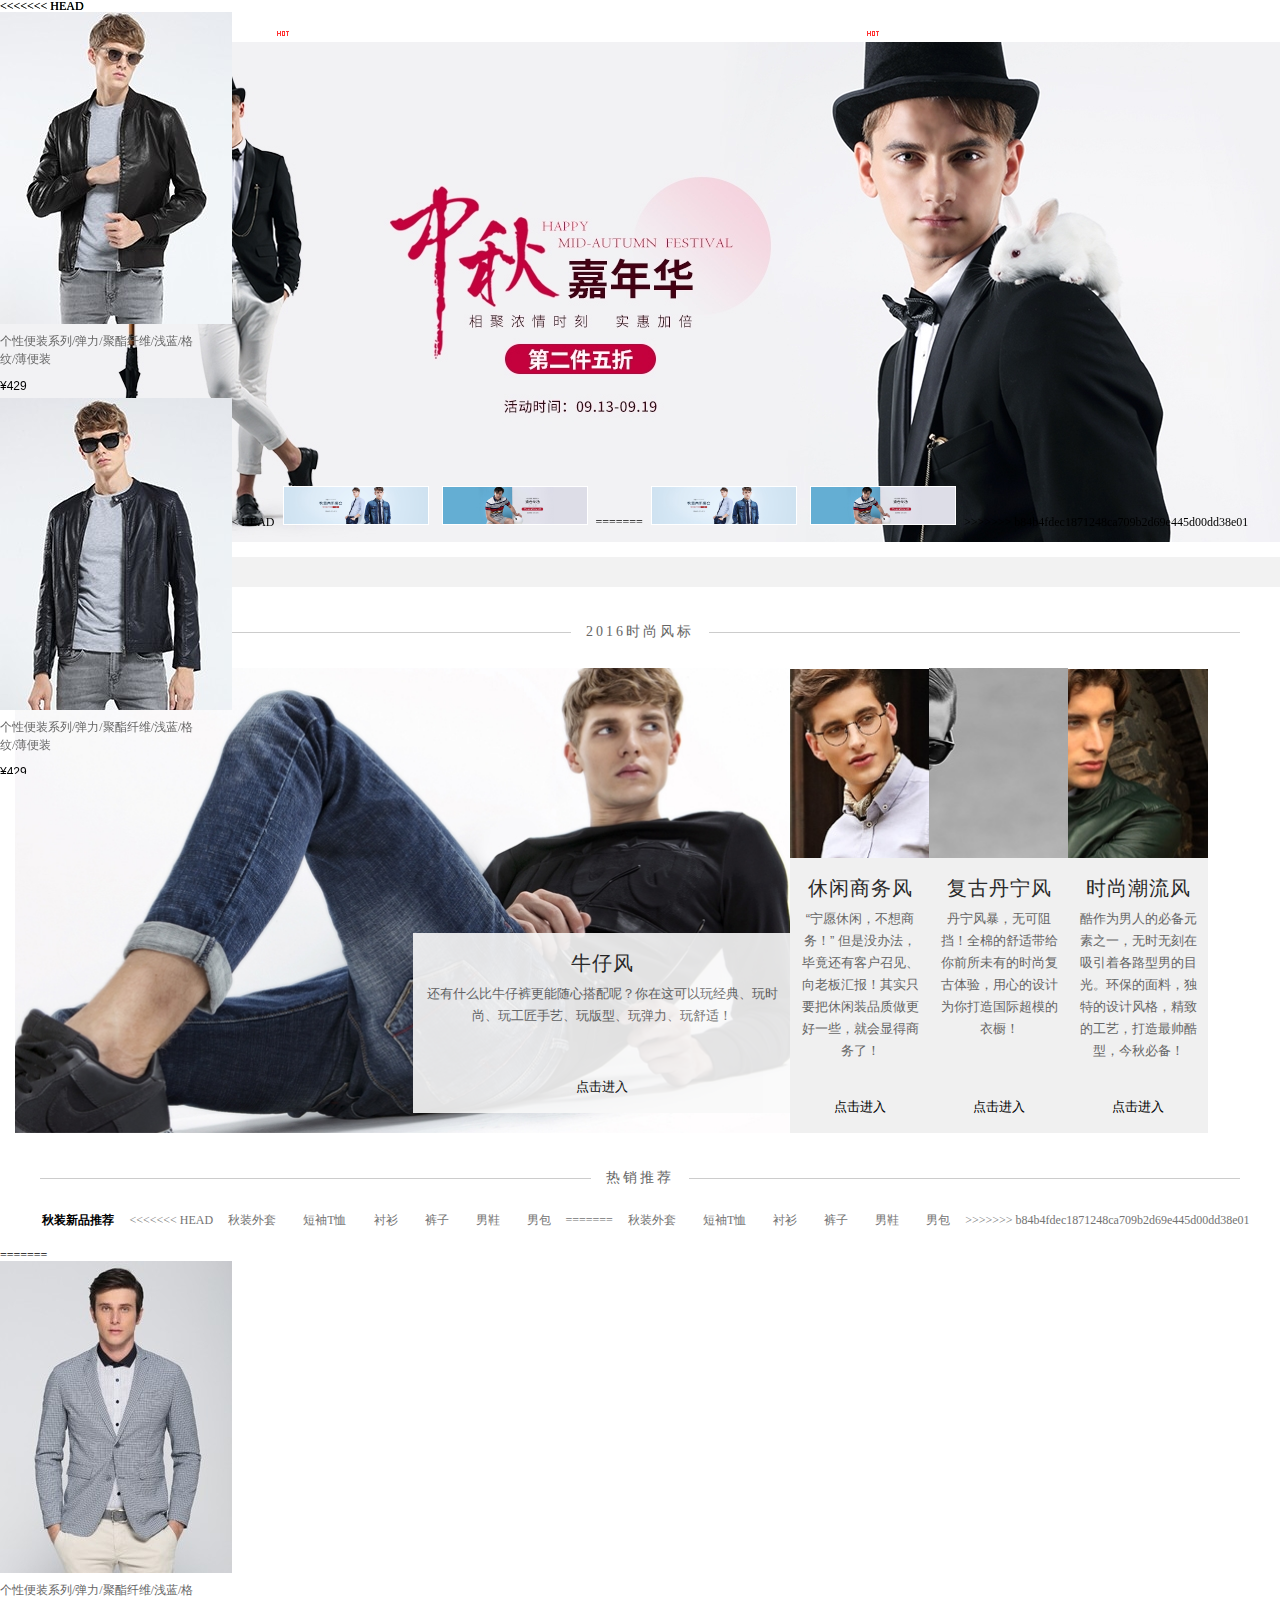
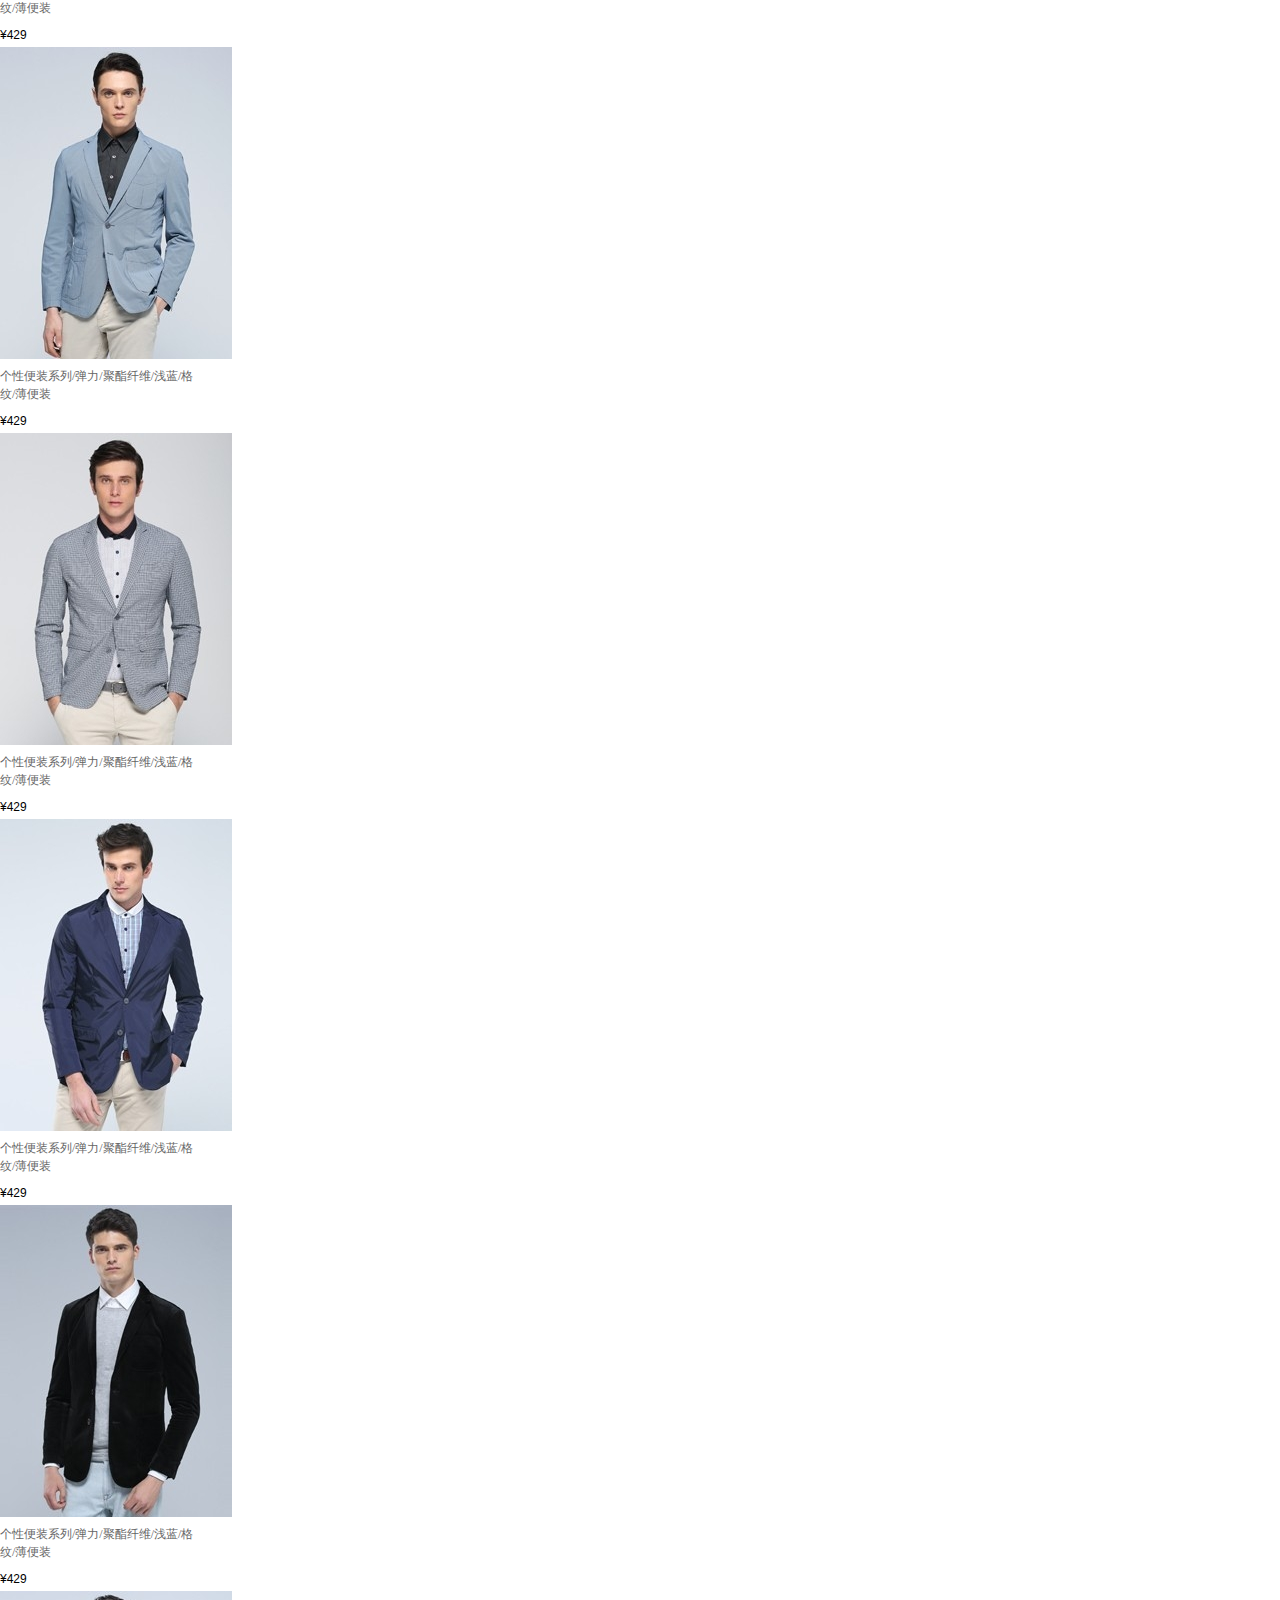
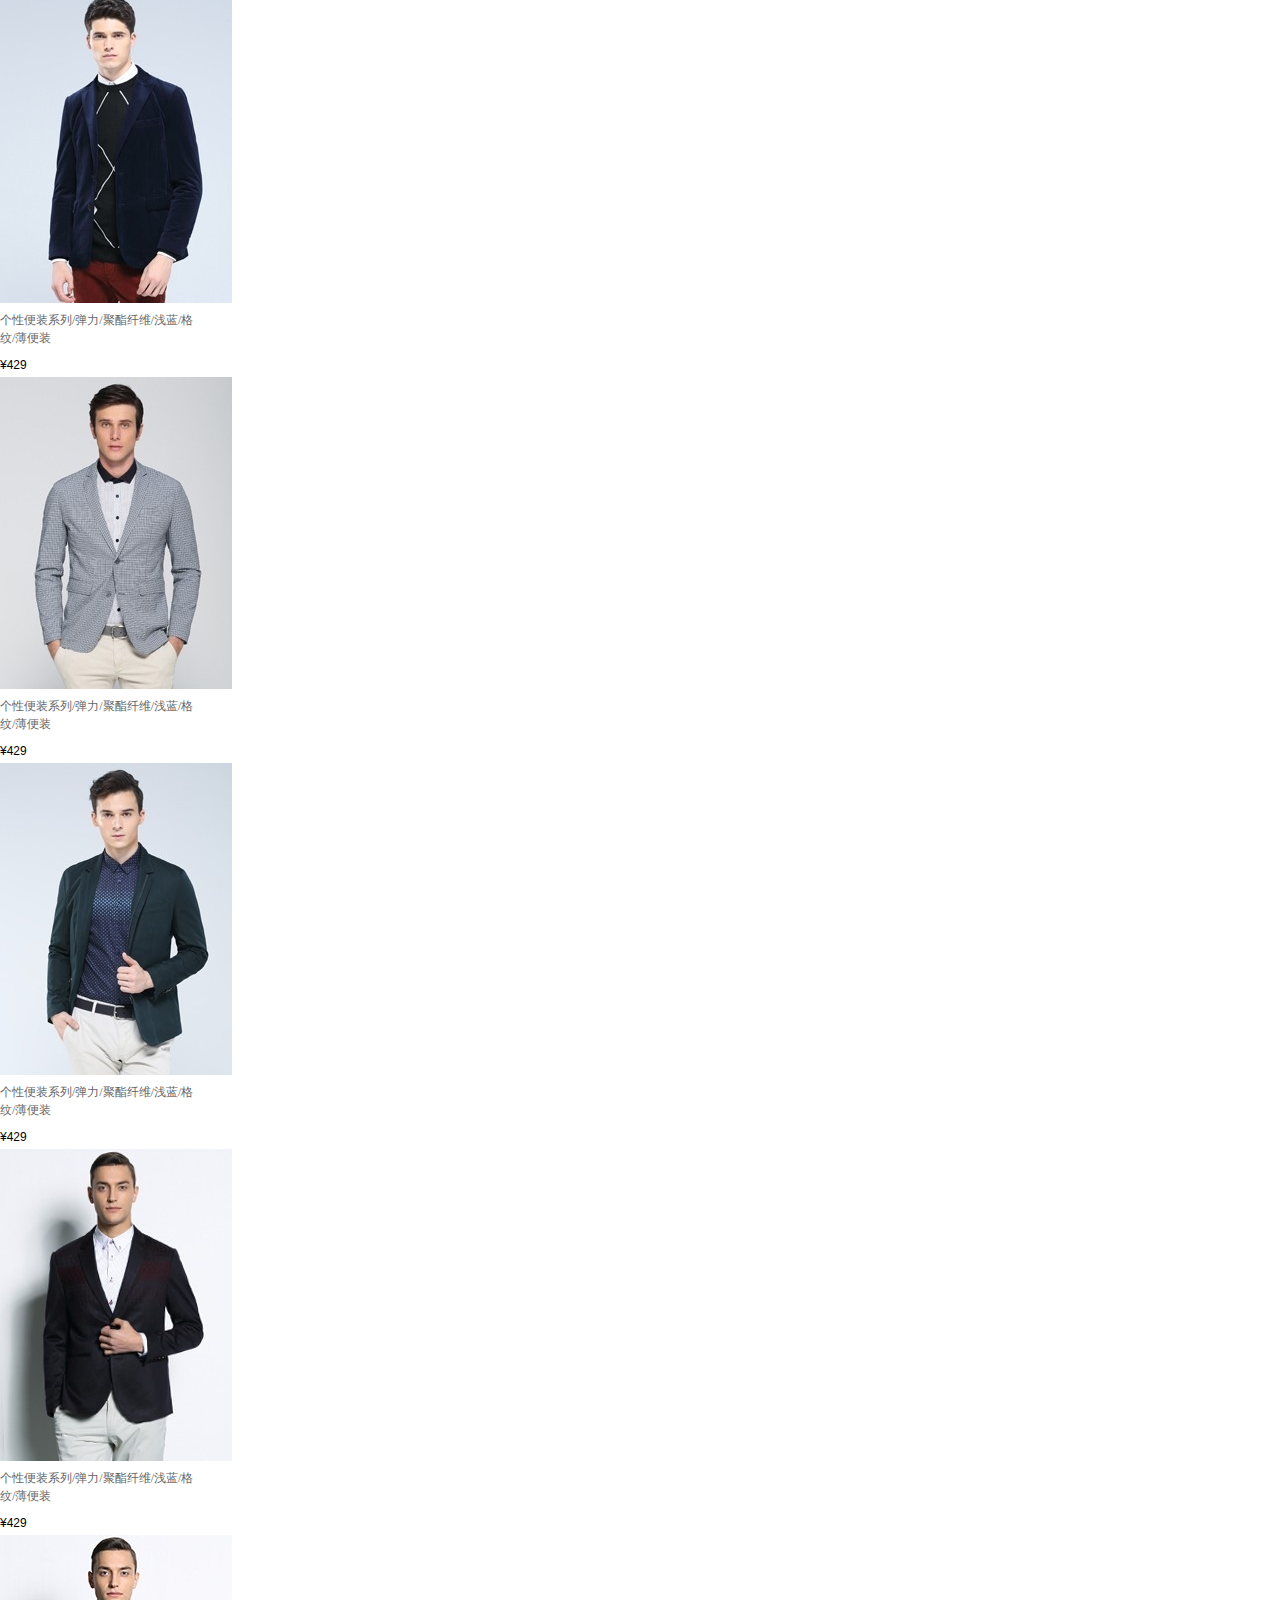
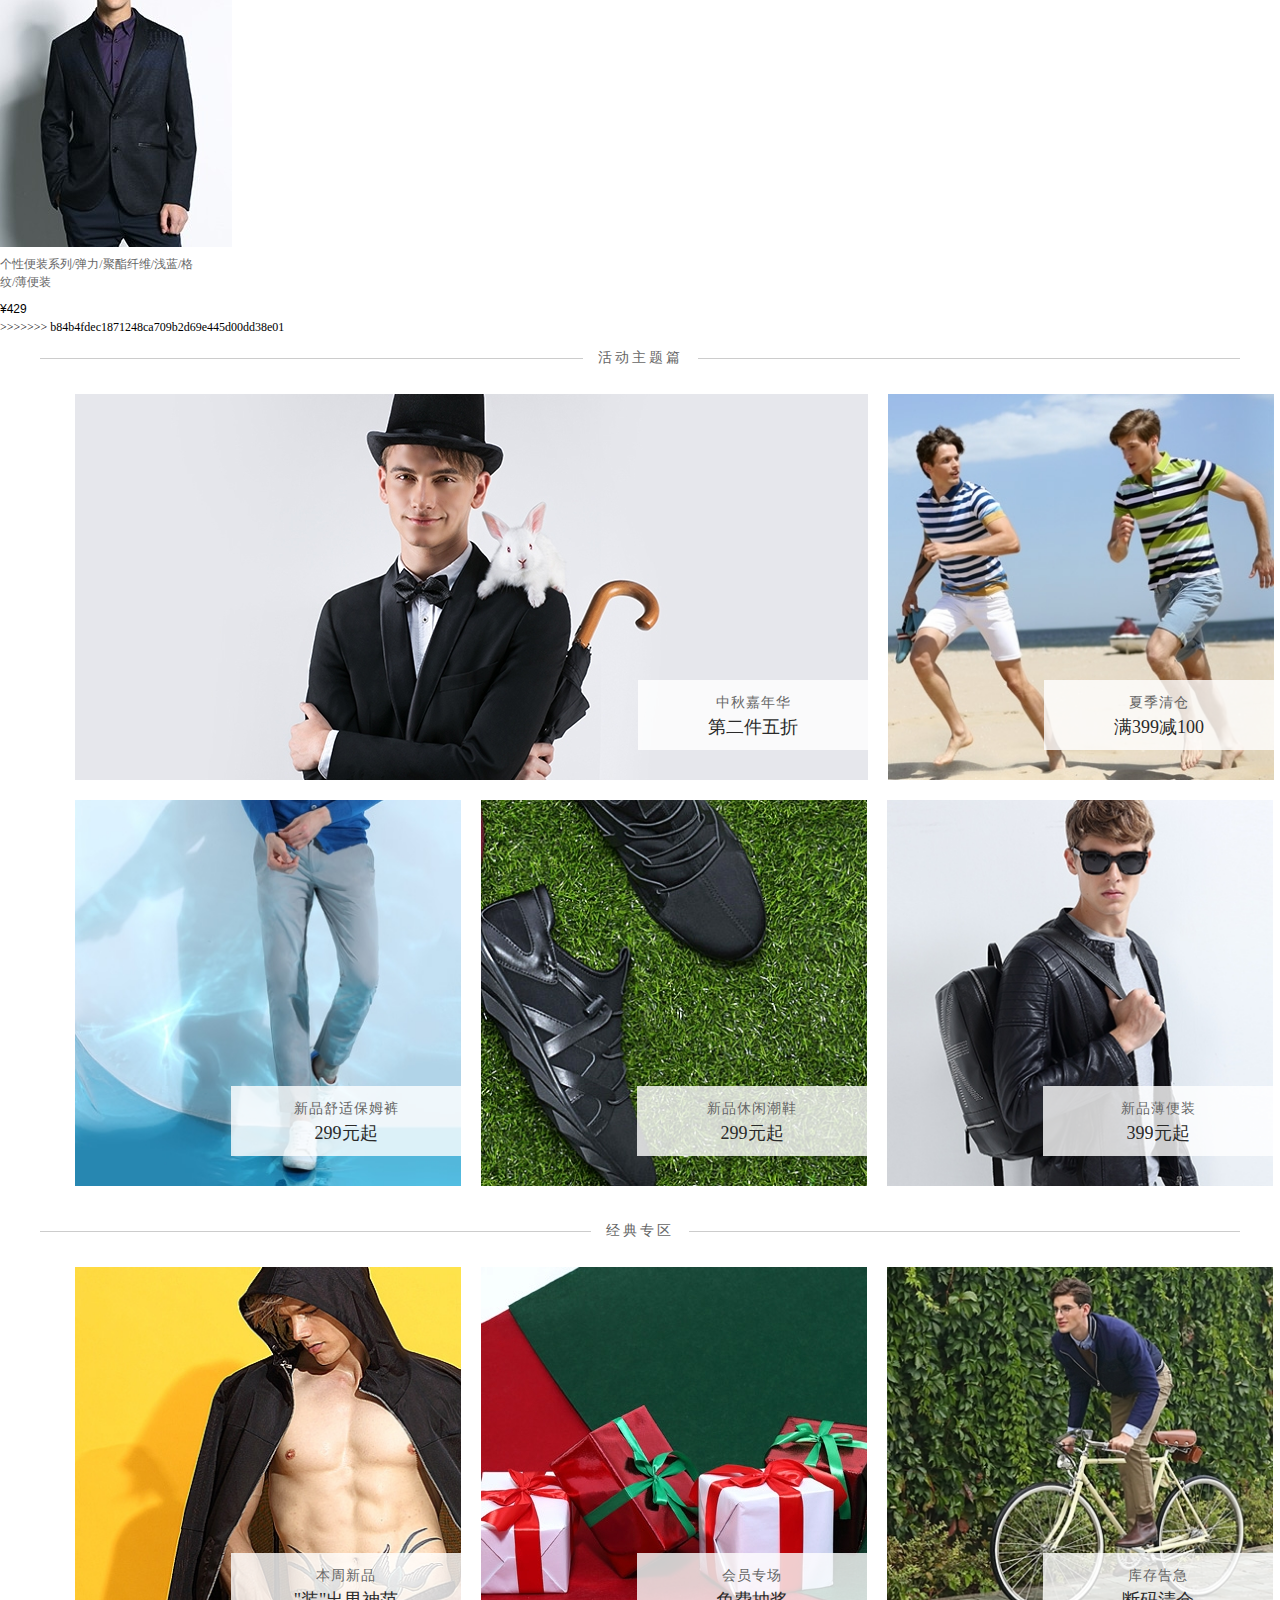
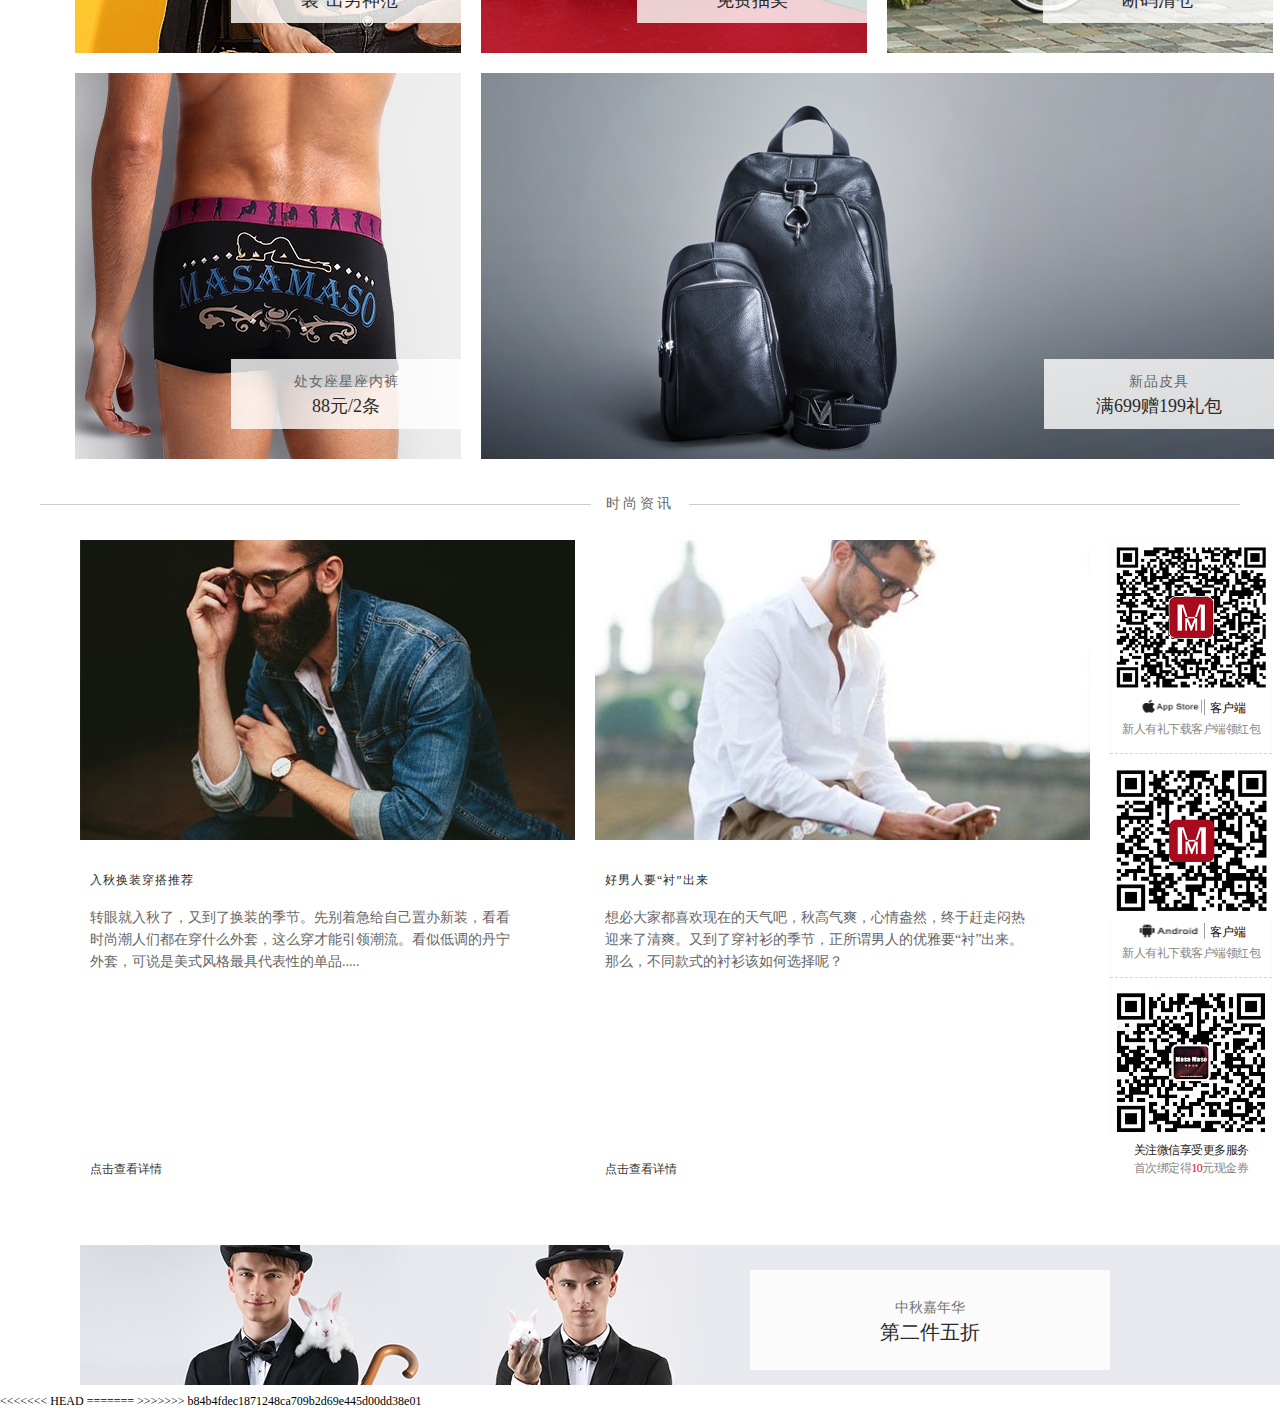
==== commit 0c7206f1: "最终版本" ====
--- a/src/html/index.html
+++ b/src/html/index.html
@@ -9,6 +9,7 @@
 		<link rel="stylesheet" href="../css/right.css" />
 
 		<script src="../assets/jquery-1.12.0.js"></script>
+<<<<<<< HEAD
 		<script src="../js/mycookie.js"></script>
 		<script src="../js/index.js"></script>
 		<script src="../js/common.js"></script>
@@ -26,6 +27,27 @@
 			username.innerHTML = a[i].email;	  
 		}
 	}
+=======
+		<script src="../js/index.js"></script>
+		<script src="../js/common.js"></script>
+	<script>
+		jQuery(function($){
+			var $window = $(window);
+			var $bar = $('#btns_bar1');
+				//给window绑定滚动事件
+		    $window.scroll(function(){
+				
+				if($window.scrollTop() > 600){
+			      	//当滚动条滚到大于600时，开始显示
+			       	$bar.show(); 
+			       			       			        
+		      	}else{
+		       		$bar.hide();
+		      	}
+		      
+		    });
+		});
+>>>>>>> b84b4fdec1871248ca709b2d69e445d00dd38e01
 	</script>
 	</head>
 	<body>
@@ -80,8 +102,13 @@
                   </div>
                   <div class="hd">
                     <span class="on"><img src="../css/img/banner1.jpg" width="144"></span>
+<<<<<<< HEAD
                     <span ><img src="../css/img/banner2.jpg" width="144"></span>
                     <span ><img src="../css/img/banner3.jpg" width="144"></span>                     	 
+=======
+                    <span class=""><img src="../css/img/banner2.jpg" width="144"></span>
+                    <span class=""><img src="../css/img/banner3.jpg" width="144"></span>                     	 
+>>>>>>> b84b4fdec1871248ca709b2d69e445d00dd38e01
                   </div>
               </div>             
           </div>
@@ -178,16 +205,26 @@
 	<div class="recomment-wr slideTxtBox">
         <div class="recomment hd">
 	        <li class="on"> 秋装新品推荐  </li> 
+<<<<<<< HEAD
 	        <li > 秋装外套  </li> 
 	        <li > 短袖T恤  </li> 
 	        <li > 衬衫  </li> 
 	        <li > 裤子  </li> 
 	        <li > 男鞋  </li> 
 	        <li > 男包  </li> 
+=======
+	        <li class=""> 秋装外套  </li> 
+	        <li class=""> 短袖T恤  </li> 
+	        <li class=""> 衬衫  </li> 
+	        <li class=""> 裤子  </li> 
+	        <li class=""> 男鞋  </li> 
+	        <li class=""> 男包  </li> 
+>>>>>>> b84b4fdec1871248ca709b2d69e445d00dd38e01
 	    </div>
 		<!--商品列表-->							
 		<div class="tab-bd clearfix" >
 			<div class="in_masa">
+<<<<<<< HEAD
 				<ul>
 					<li>
 						<div class="in_masa_up"> 									 				  
@@ -1051,6 +1088,133 @@
 				</ul>
 			</div> 
 		</div>			
+=======
+			<ul>
+				<li>
+					<div class="in_masa_up"> 									 				  
+						<a class="in_pic" href=""><img class="lazyload_bk" src="../css/img/1.jpg"></a> 
+					</div>
+					<div class="in_masa_info">					
+						<a class="gray" href="">个性便装系列/弹力/聚酯纤维/浅蓝/格纹/薄便装</a>
+						
+						<div class="in_price">							
+							<em><span class="yuan">¥</span><span>429</span></em> 
+						</div>
+					</div>
+				</li>   
+				<li>
+					<div class="in_masa_up"> 									 				  
+						<a class="in_pic" href=""><img class="lazyload_bk" src="../css/img/2.jpg"></a> 
+					</div>
+					<div class="in_masa_info">					
+						<a class="gray" href="">个性便装系列/弹力/聚酯纤维/浅蓝/格纹/薄便装</a>
+						 
+						<div class="in_price">							
+							<em><span class="yuan">¥</span><span>429</span></em> 
+						</div>
+					</div>
+				</li>
+				<li>
+					<div class="in_masa_up"> 									 				  
+						<a class="in_pic" href=""><img class="lazyload_bk" src="../css/img/1.jpg"></a> 
+					</div>
+					<div class="in_masa_info">					
+						<a class="gray" href="">个性便装系列/弹力/聚酯纤维/浅蓝/格纹/薄便装</a>
+						
+						<div class="in_price">							
+							<em><span class="yuan">¥</span><span>429</span></em> 
+						</div>
+					</div>
+				</li>   
+				<li>
+					<div class="in_masa_up"> 									 				  
+						<a class="in_pic" href=""><img class="lazyload_bk" src="../css/img/3.jpg"></a> 
+					</div>
+					<div class="in_masa_info">					
+						<a class="gray" href="">个性便装系列/弹力/聚酯纤维/浅蓝/格纹/薄便装</a>
+						 
+						<div class="in_price">							
+							<em><span class="yuan">¥</span><span>429</span></em> 
+						</div>
+					</div>
+				</li>   
+				<li class="no-right">
+					<div class="in_masa_up"> 								 				  
+						<a class="in_pic" href=""><img class="lazyload_bk" src="../css/img/4.jpg"></a> 
+					</div>
+					<div class="in_masa_info">					
+						<a class="gray" href="">个性便装系列/弹力/聚酯纤维/浅蓝/格纹/薄便装</a>
+						 
+						<div class="in_price">							
+							<em><span class="yuan">¥</span><span>429</span></em> 
+						</div>
+					</div>
+				</li>   
+				<li>
+					<div class="in_masa_up"> 									 				  
+						<a class="in_pic" href=""><img class="lazyload_bk" src="../css/img/5.jpg"></a> 
+					</div>
+					<div class="in_masa_info">					
+						<a class="gray" href="">个性便装系列/弹力/聚酯纤维/浅蓝/格纹/薄便装</a>
+						 
+						<div class="in_price">							
+							<em><span class="yuan">¥</span><span>429</span></em> 
+						</div>
+					</div>
+				</li> 
+				<li>
+					<div class="in_masa_up"> 									 				  
+						<a class="in_pic" href=""><img class="lazyload_bk" src="../css/img/1.jpg"></a> 
+					</div>
+					<div class="in_masa_info">					
+						<a class="gray" href="">个性便装系列/弹力/聚酯纤维/浅蓝/格纹/薄便装</a>
+						
+						<div class="in_price">							
+							<em><span class="yuan">¥</span><span>429</span></em> 
+						</div>
+					</div>
+				</li>   
+				<li>
+					<div class="in_masa_up"> 									 				  
+						<a class="in_pic" href=""><img class="lazyload_bk" src="../css/img/6.jpg"></a> 
+					</div>
+					<div class="in_masa_info">					
+						<a class="gray" href="">个性便装系列/弹力/聚酯纤维/浅蓝/格纹/薄便装</a>
+						 
+						<div class="in_price">							
+							<em><span class="yuan">¥</span><span>429</span></em> 
+						</div>
+					</div>
+				</li>   
+				<li>
+					<div class="in_masa_up"> 									 				  
+						<a class="in_pic" href=""><img class="lazyload_bk" src="../css/img/7.jpg"></a> 
+					</div>
+					<div class="in_masa_info">					
+						<a class="gray" href="">个性便装系列/弹力/聚酯纤维/浅蓝/格纹/薄便装</a>
+						 
+						<div class="in_price">							
+							<em><span class="yuan">¥</span><span>429</span></em> 
+						</div>
+					</div>
+				</li>   
+				<li class="no-right">
+					<div class="in_masa_up"> 									 				  
+						<a class="in_pic" href=""><img class="lazyload_bk" src="../css/img/8.jpg"></a> 
+					</div>
+					<div class="in_masa_info">					
+						<a class="gray" href="">个性便装系列/弹力/聚酯纤维/浅蓝/格纹/薄便装</a>
+						 
+						<div class="in_price">							
+							<em><span class="yuan">¥</span><span>429</span></em> 
+						</div>
+					</div>
+				</li>
+				<p class="clearfix"></p>
+			</ul>
+		</div> 
+	</div>			
+>>>>>>> b84b4fdec1871248ca709b2d69e445d00dd38e01
 	<!--热销推荐end-->
 	
 	<!--活动主题篇-->
@@ -1215,6 +1379,9 @@
 	</div>
 	<!--中秋嘉年华end-->
     </div>
+<<<<<<< HEAD
     </div>
+=======
+>>>>>>> b84b4fdec1871248ca709b2d69e445d00dd38e01
 	</body>
 </html>
--- a/src/css/index.css
+++ b/src/css/index.css
@@ -1,4 +1,8 @@
+<<<<<<< HEAD
 .container{width:1250px;margin:0 auto;}
+=======
+.container{width:1250px;}
+>>>>>>> b84b4fdec1871248ca709b2d69e445d00dd38e01
 /*首页顶部固定导航栏*/
 #btns_bar1{width: 100%; position: fixed; top: 0px; z-index: 1300; background-color:#1e1e1e; display: none;}
 #btns_bar1 .header-nav{
@@ -104,9 +108,14 @@
 .recomment li.red:hover,.recomment li .red{color:red;}
 
 /*商品列表*/
+<<<<<<< HEAD
 .tab-bd {height: 810px;overflow: hidden; width:1200px; margin:0 auto;}
 .in_masa{position: relative;  left:0;top:0;overflow: hidden;height:774px;width:8750px;}
 .in_masa ul{float:left;position: relative;left:0;top:0;width:1250px;height:774px;/*display: none;*/}
+=======
+.tab-bd {height: 810px;overflow: hidden; position: relative; width:1200px; margin:0 auto;}
+.in_masa{position: absolute; width: 1250px;  display:inline-block;}
+>>>>>>> b84b4fdec1871248ca709b2d69e445d00dd38e01
 .in_masa li{width:232px; float: left; margin-right: 10px;}
 .in_masa .no-right{margin-right:0;}
 .in_masa_up {position: relative; height: 320px;z-index: 5;overflow: hidden;zoom: 1;}
@@ -173,5 +182,10 @@
 .foot_add .text .hottextcontent{color:#2a2a2a;font-size: 20px;font-weight: normal;}
 .foot_add .text:hover p{color:#fff;}
 .foot_add .text:hover{background:#990000;}
+<<<<<<< HEAD
 .foot_add li:hover .text p{color:#fff;}
-.foot_add li:hover div{background:#990000;color:#fff;}+.foot_add li:hover div{background:#990000;color:#fff;}
+=======
+.hot-active li:hover .text p{color:#fff;}
+.hot-active li:hover div{background:#990000;color:#fff;}
+>>>>>>> b84b4fdec1871248ca709b2d69e445d00dd38e01
--- a/src/css/common.css
+++ b/src/css/common.css
@@ -1,9 +1,17 @@
+<<<<<<< HEAD
 .container{width:1250px;margin:0 auto;}
 .head-top{ width:1250px; height:230px; margin:0 auto;}
 /*头部*/
 .head {min-width: 1250px;  height:180px;background-color: #fff;}
 .header_top { height:35px; line-height:35px;background-color: #fff}
 .header_top .top_box {  width:1250px; margin:0 auto;font-size: 12px;color:#999;}
+=======
+.head-top{ width:1200px; height:230px; margin:0 auto;}
+/*头部*/
+.head {min-width: 1250px;  height:180px;background-color: #fff;}
+.header_top { height:35px; line-height:35px;background-color: #fff}
+.header_top .top_box {  width:1200px; margin:0 auto;font-size: 12px;color:#999;}
+>>>>>>> b84b4fdec1871248ca709b2d69e445d00dd38e01
 .header_top .top_box a{color:#999;}
 .header_box {  width:100%;}
 .header .logo_box { float:right; }
@@ -35,7 +43,11 @@
 .top_right_ctl {padding-right: 10px;}
 
 /*查找框*/
+<<<<<<< HEAD
 .header{height:115px; width:1250px;margin:0 auto;text-align: center; position: relative;color:#333333;}
+=======
+.header{height:115px; width:1200px;margin:0 auto;text-align: center; position: relative;color:#333333;}
+>>>>>>> b84b4fdec1871248ca709b2d69e445d00dd38e01
 .header .logo-img{ width:192px;height:49px;display: inline-block;margin:33px auto 0;}
 .header-seach{padding:5px 10px 0 0;text-align: right; position: absolute;top:0;right:0;width:500px;}
 .header-seach input[type=text]{ display: inline-block;width:120px;height:20px;border:1px solid #959595;
@@ -48,7 +60,11 @@
 .hot-seach a{ color:#b4b4b4;padding-left: 12px;}
 
 /*上部导航菜单*/
+<<<<<<< HEAD
 .header-nav{ width:1250px;margin:0 auto;height:30px;line-height: 30px;font-size:14px;position: relative;
+=======
+.header-nav{ width:1200px;margin:0 auto;height:30px;line-height: 30px;font-size:14px;position: relative;
+>>>>>>> b84b4fdec1871248ca709b2d69e445d00dd38e01
     font-family: "Helvetica Neue",Helvetica,Arial,"Microsoft Yahei","Hiragino Sans GB","Heiti SC","WenQuanYi Micro Hei",sans-serif;}
 .header-nav .fl{float:left;}
 .header-nav a{ display: inline-block;float:left;position: relative;margin:0 15px;color:#666;}
@@ -63,7 +79,11 @@
 .nav-meau{position: relative;margin-top:-3px;z-index: 2000;}
 
 /*menu2*/
+<<<<<<< HEAD
 .menu2 { position:absolute; z-index:2;  width:1250px; height:29px;}
+=======
+.menu2 { position:absolute; z-index:2;  width:1200px; height:29px;}
+>>>>>>> b84b4fdec1871248ca709b2d69e445d00dd38e01
 .menu2 li{float:left; position:relative; z-index:1;}
 .menu2 ul.second_menu{float:right; height:29px;width:160px;}
 .menu2 ul li a {display:block; float:left; color:#fff; text-decoration: none;z-index: 5;}
@@ -73,7 +93,11 @@
 
 /*下部导航菜单*/
 .menu_box_nav{width:100%; position: absolute; margin:0 auto;}
+<<<<<<< HEAD
 .menu2{ height:30px;  width:1250px; position: relative; margin:0 auto;}
+=======
+.menu2{ height:30px;  width:1200px; position: relative; margin:0 auto;}
+>>>>>>> b84b4fdec1871248ca709b2d69e445d00dd38e01
 .menu2 .menu_box_list{ float:left; height:28px;}
 .menu2 .menu_box_list li{ padding-right:30px; width:69px; margin-left:-15px;}
 .menu2 .menu_box_list li a {color:#666666; width:66px; text-align:left;}
@@ -92,16 +116,26 @@
 .menu_box_nav_bg { background-color:#fff;position:absolute; left:0; top:22px; z-index:1;  height:254px;  width:1200px;opacity: 0;}
 
 /*弹出菜单*/
+<<<<<<< HEAD
 .maso_nav {  width:1250px; height:254px; margin:0 auto;display: none;position:absolute;z-index:100;background-color:#fff;}
 .maso_nav .masa_nav_ali{float:right;}
 /*.maso_nav { position:absolute; left:0; top:0;  width:1250px; height:254px; z-index:2;background-color: #fff;display: none;}*/
+=======
+.maso_nav {  width:1200px; height:254px; margin:0 auto;display: none;}
+.maso_nav .masa_nav_ali{float:right;}
+/*.maso_nav { position:absolute; left:0; top:0;  width:1200px; height:254px; z-index:2;background-color: #fff;display: none;}*/
+>>>>>>> b84b4fdec1871248ca709b2d69e445d00dd38e01
 .maso_nav ul { float:left; width:66px; padding-left:17px; margin-top:20px; height:212px;
 	 border-right:1px solid #f7f7f7; border-left:1px solid #f7f7f7;; margin-left:-1px;}
  :root .maso_nav ul{filter:none;}
 .maso_nav .dlhover { background:#e4e4e7; margin-top:0; padding:20px 0 22px 10px; border-right:1px solid #e2e2e2; border-left:1px solid #dddddf;}
 .maso_nav ul li a { font:12px/24px "Helvetica Neue",Helvetica,Arial,"Microsoft Yahei","Hiragino Sans GB","Heiti SC","WenQuanYi Micro Hei",sans-serif; color:#666666;} 
 .maso_nav ul li a:hover{ color:#000;text-decoration: underline;}
+<<<<<<< HEAD
 .maso_nav_bg { color:red;background:#f7f7f9; position:absolute; left:0; top:0;  width:1250px; height:254px; z-index:1;}
+=======
+.maso_nav_bg { color:red;background:#f7f7f9; position:absolute; left:0; top:0;  width:1200px; height:254px; z-index:1;}
+>>>>>>> b84b4fdec1871248ca709b2d69e445d00dd38e01
 .masa_nav_add { float:right;}
 .meau-red{color:#91152e;}
 
@@ -113,13 +147,21 @@
 .footer { background:#242424; text-align: center; font-weight:normal; width:100%; height:490px;}
 .wechat { overflow:hidden; position:relative; margin-top:56px;}
 .wechat .wechat_img img { position:relative; left:50%; margin-left:-960px; float:left; display:block;}
+<<<<<<< HEAD
 .wechat_wrap {  width:1250px; margin:auto; position:relative;}
+=======
+.wechat_wrap {  width:1200px; margin:auto; position:relative;}
+>>>>>>> b84b4fdec1871248ca709b2d69e445d00dd38e01
 .wechat_wrap .wechat_info { position:absolute; left:220px; top:115px; *top:-455px; text-align:center; z-index:99}
 .wechat_wrap .wechat_info .wechat_txt_tit { font:35px/36px 'LeituraNews-Roman'; color:#fff}
 .wechat_wrap .wechat_info .wechat_txt { font:14px/48px Tahoma, Geneva, sans-serif; color:#fff;}
 
 .ft_nav { background:#000;}
+<<<<<<< HEAD
 .ft_nav ul {  width:1250px; margin:auto; height:150px; overflow:hidden; zoom:1;}
+=======
+.ft_nav ul {  width:1200px; margin:auto; height:150px; overflow:hidden; zoom:1;}
+>>>>>>> b84b4fdec1871248ca709b2d69e445d00dd38e01
 .ft_nav ul li { float:left; width:108px; text-align:center; margin-top:56px;}
 .ft_nav ul li a { color:#fff; font:18px/24px "Microsoft YaHei",Arial; display:block;}
 .ft_nav ul li a:hover { text-decoration:none;}
@@ -127,13 +169,21 @@
 .footer_logo { background: #fff; text-align: center; clear:both; border-top:1px solid #ccc;}
 .footer_box { padding-top:90px;}
 footer_promise{ width: 1250px; margin: 0 auto;}
+<<<<<<< HEAD
 .help_link_list{  width:1250px; margin:0 auto; padding-top:12px; overflow:hidden;text-align:left; height:185px;}
+=======
+.help_link_list{  width:1200px; margin:0 auto; padding-top:12px; overflow:hidden;text-align:left; height:185px;}
+>>>>>>> b84b4fdec1871248ca709b2d69e445d00dd38e01
 ul.help_link {float:left;display:block; overflow:hidden;padding:12px 45px 0 13px;text-align:left;}
 ul.help_link p{ color:#cbcbcb;font-weight:bold;line-height:20px;}
 ul.help_link li{clear:both;line-height:20px; color:#ccc;}
 ul.help_link li a {color:#a2a2a2; text-decoration:none;}
 ul.help_link li a:hover{color:#ccc; text-decoration:underline;}
+<<<<<<< HEAD
 .footer_nav_box{ background:#242424; height:100px;  width:1250px; margin:auto; border-top:1px solid #494949}
+=======
+.footer_nav_box{ background:#242424; height:100px;  width:1200px; margin:auto; border-top:1px solid #494949}
+>>>>>>> b84b4fdec1871248ca709b2d69e445d00dd38e01
 .footer_nav_box .footer_nav { height:26px; line-height:26px; overflow:hidden; padding-top:25px;}
 .footer_nav ul { width:908px; margin:auto;}
 .footer_nav ul li { float:left; padding:0px 0 10px}
--- a/src/css/right.css
+++ b/src/css/right.css
@@ -17,6 +17,10 @@
 .tab_logo_ord { background:url(../css/img/nav_icon.png) no-repeat 0 -83px; width:10px; height:14px; margin:0 auto 3px;}
 .tab_favor,.tab_weixin,.tab_top { height:30px;}
 .tab_logo_favor { background:url(../css/img/nav_icon.png) no-repeat -1px -118px; width:14px; height:12px; margin:0 auto 3px;}
+<<<<<<< HEAD
+=======
+.tab_logo_weixin { background:url(../css/img/nav_icon.png) no-repeat -1px -161px; width:18px; height:14px; margin:0 auto 3px;}
+>>>>>>> b84b4fdec1871248ca709b2d69e445d00dd38e01
 .tab_logo_weixin { background:url(../css/img/weixin2_icon.png) no-repeat 0 0; width:11px; height:20px; margin:0 auto 3px;}
 
 .bottom { bottom:20px; position:absolute; width:36px; padding-top:120px;}
